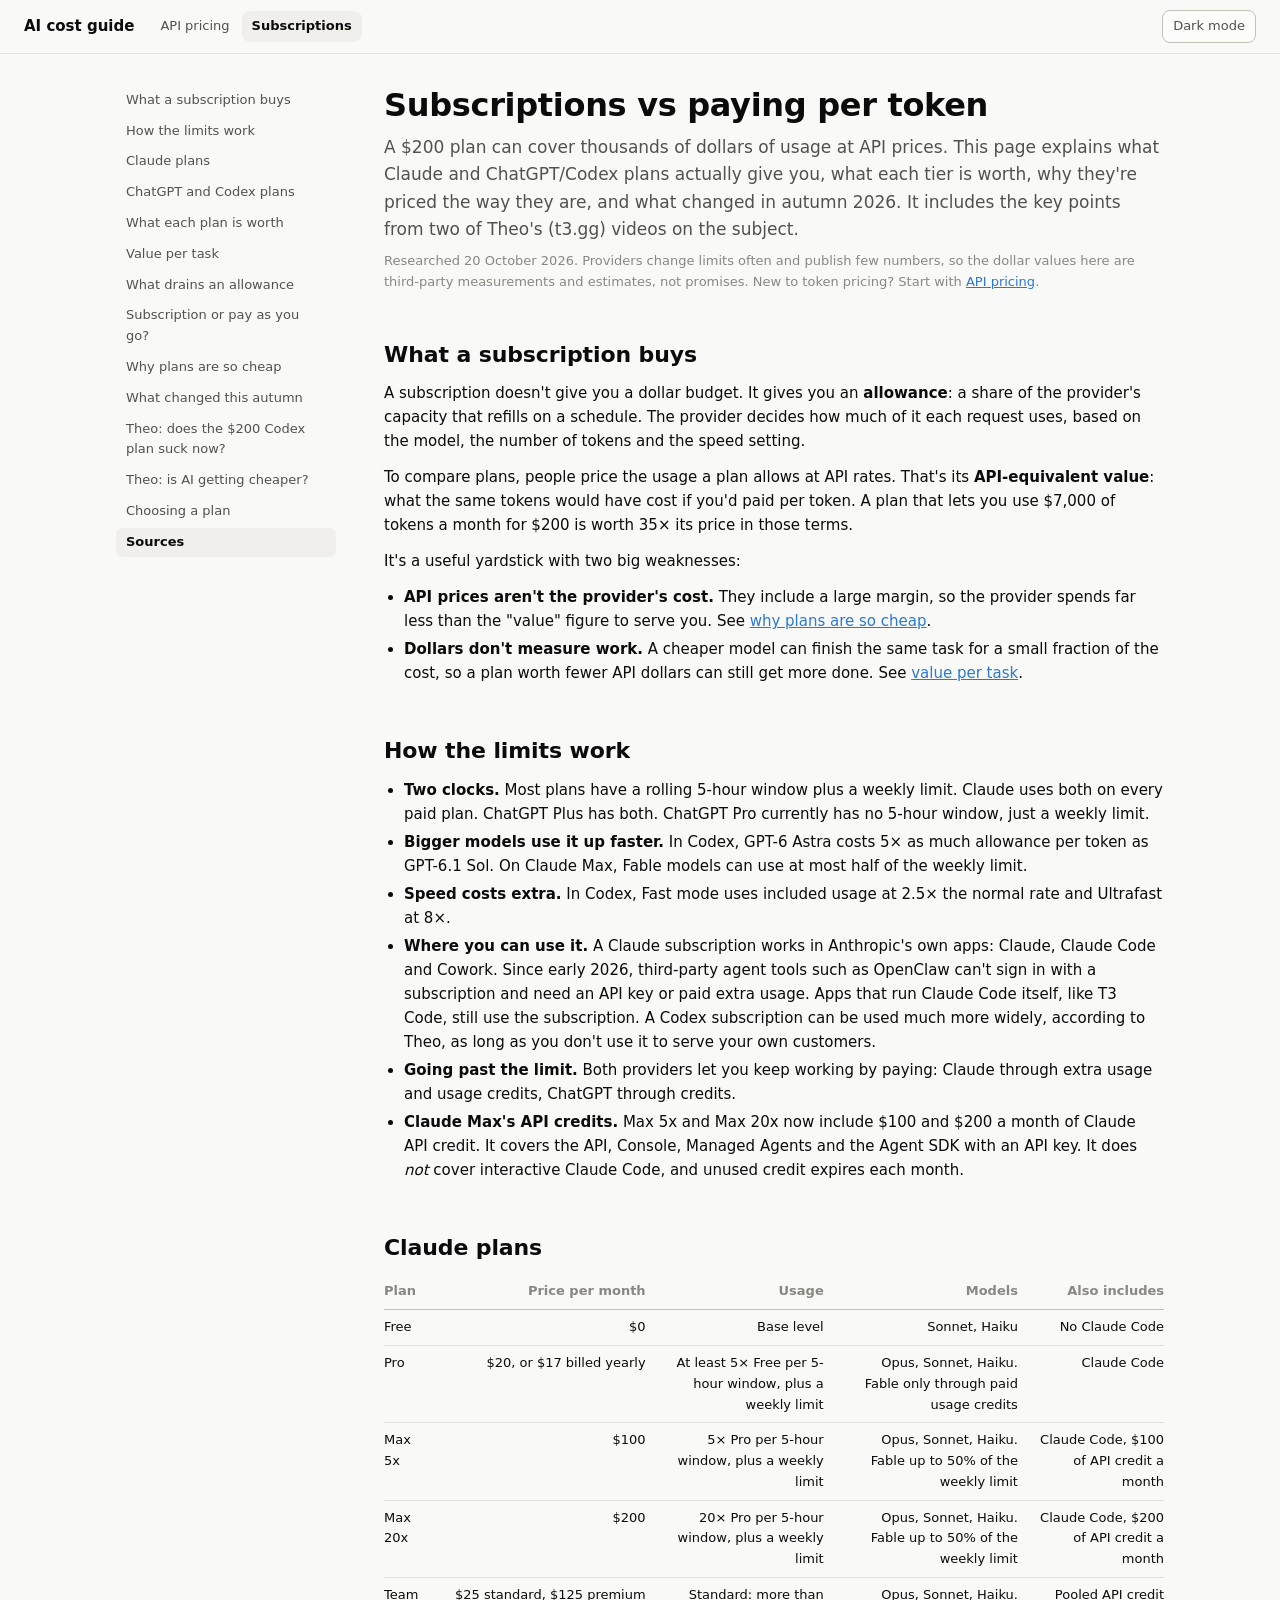
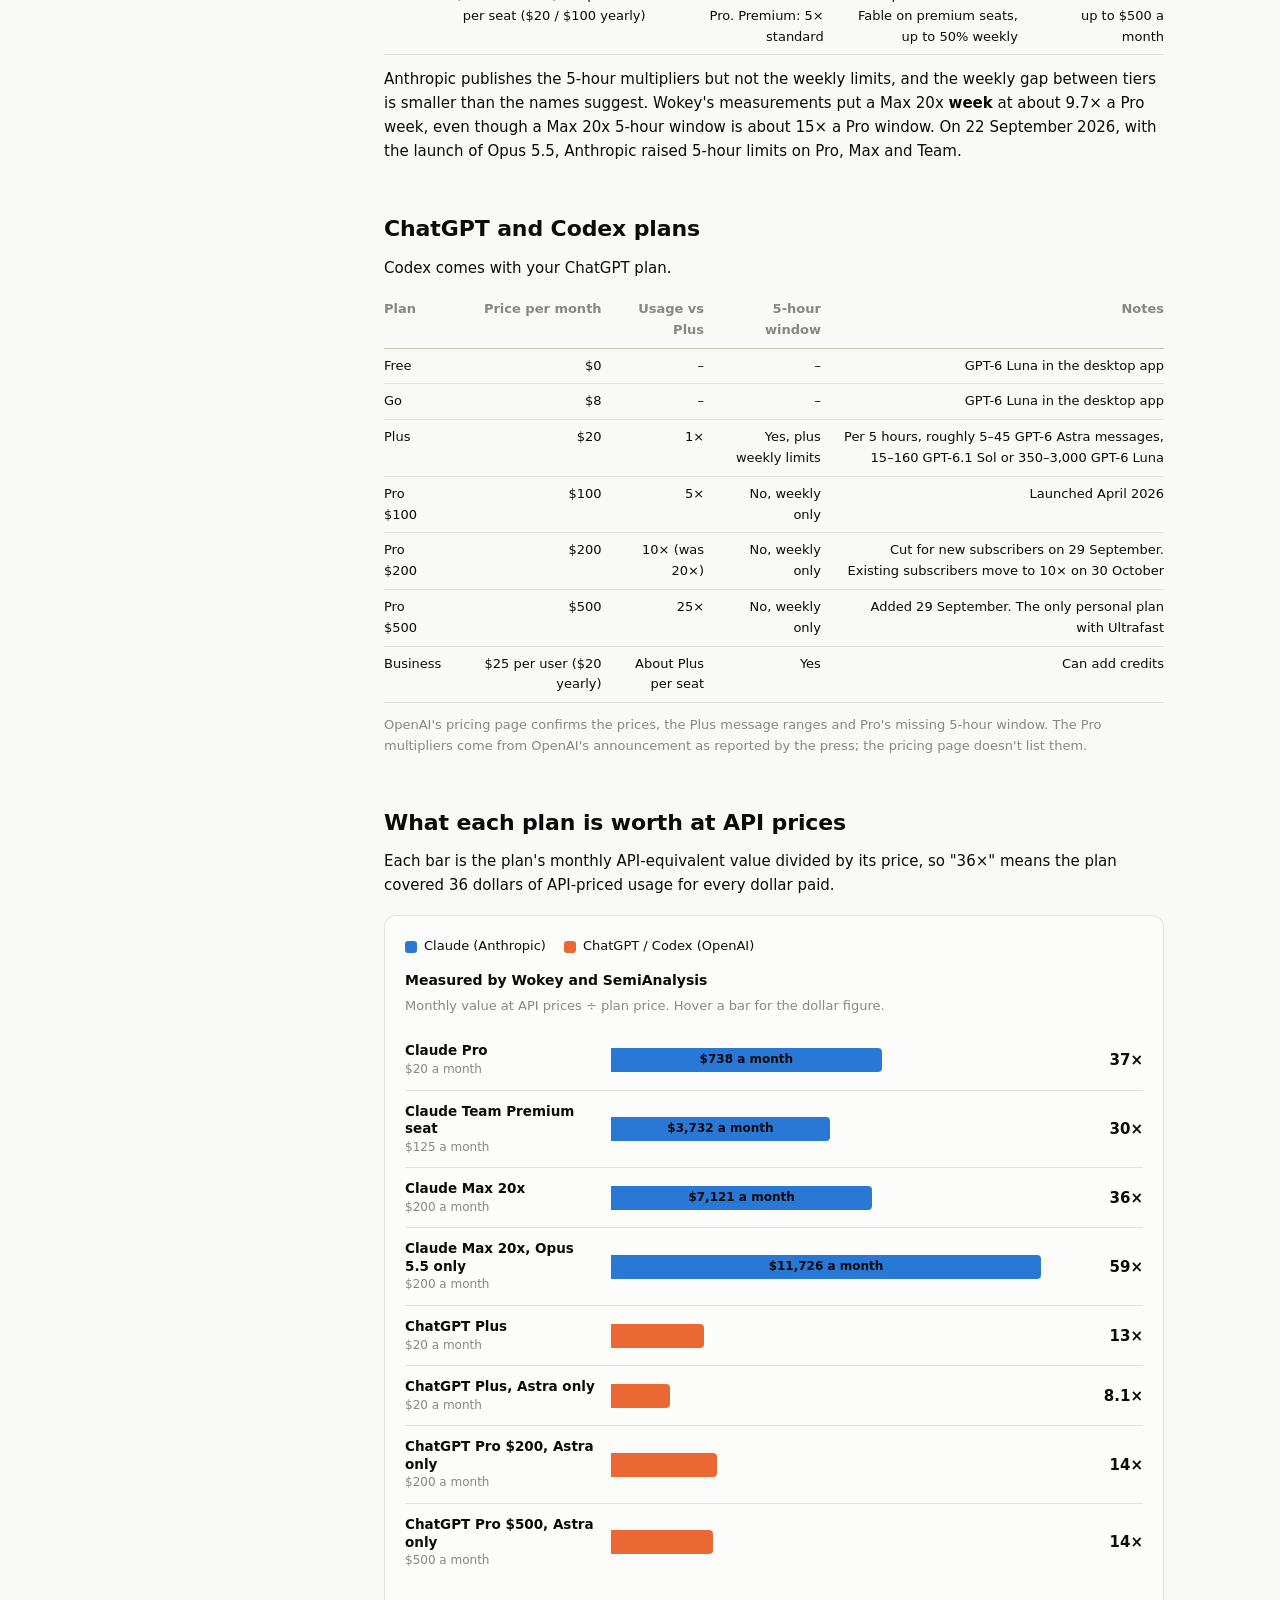
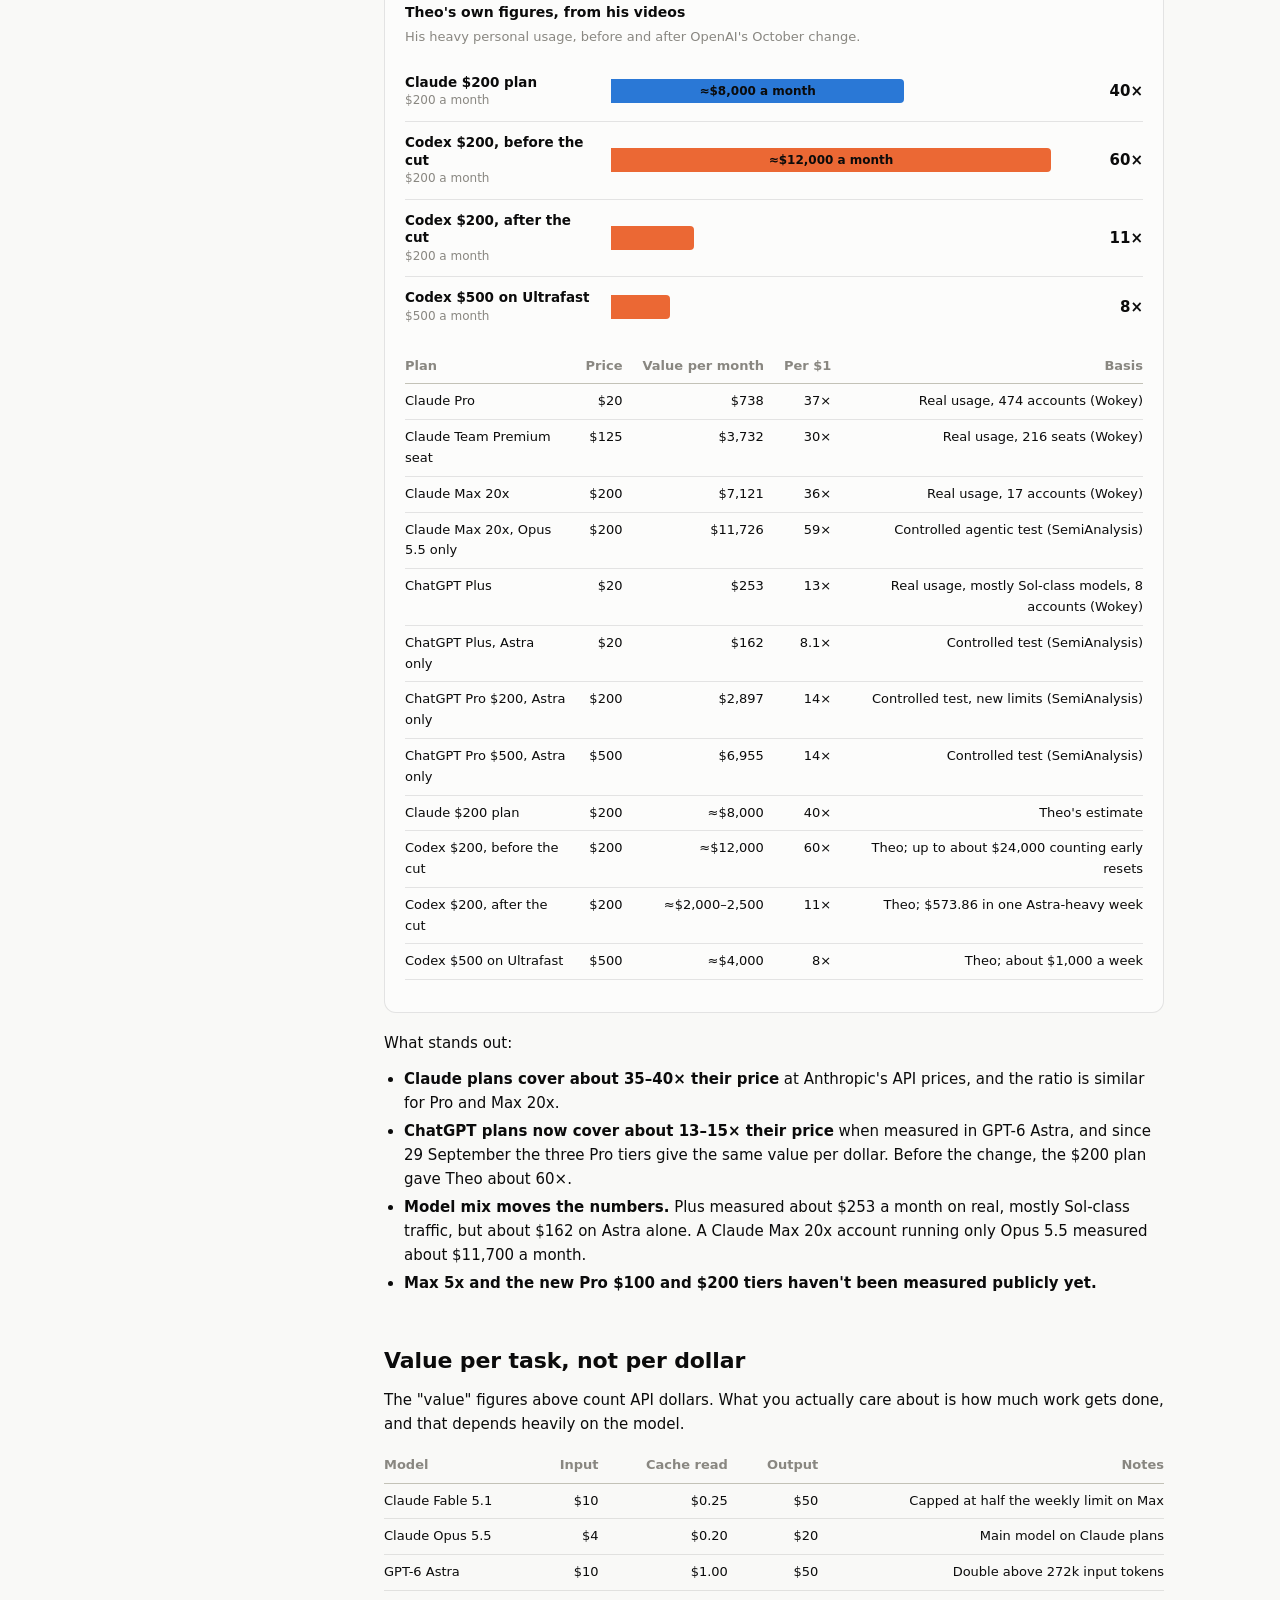
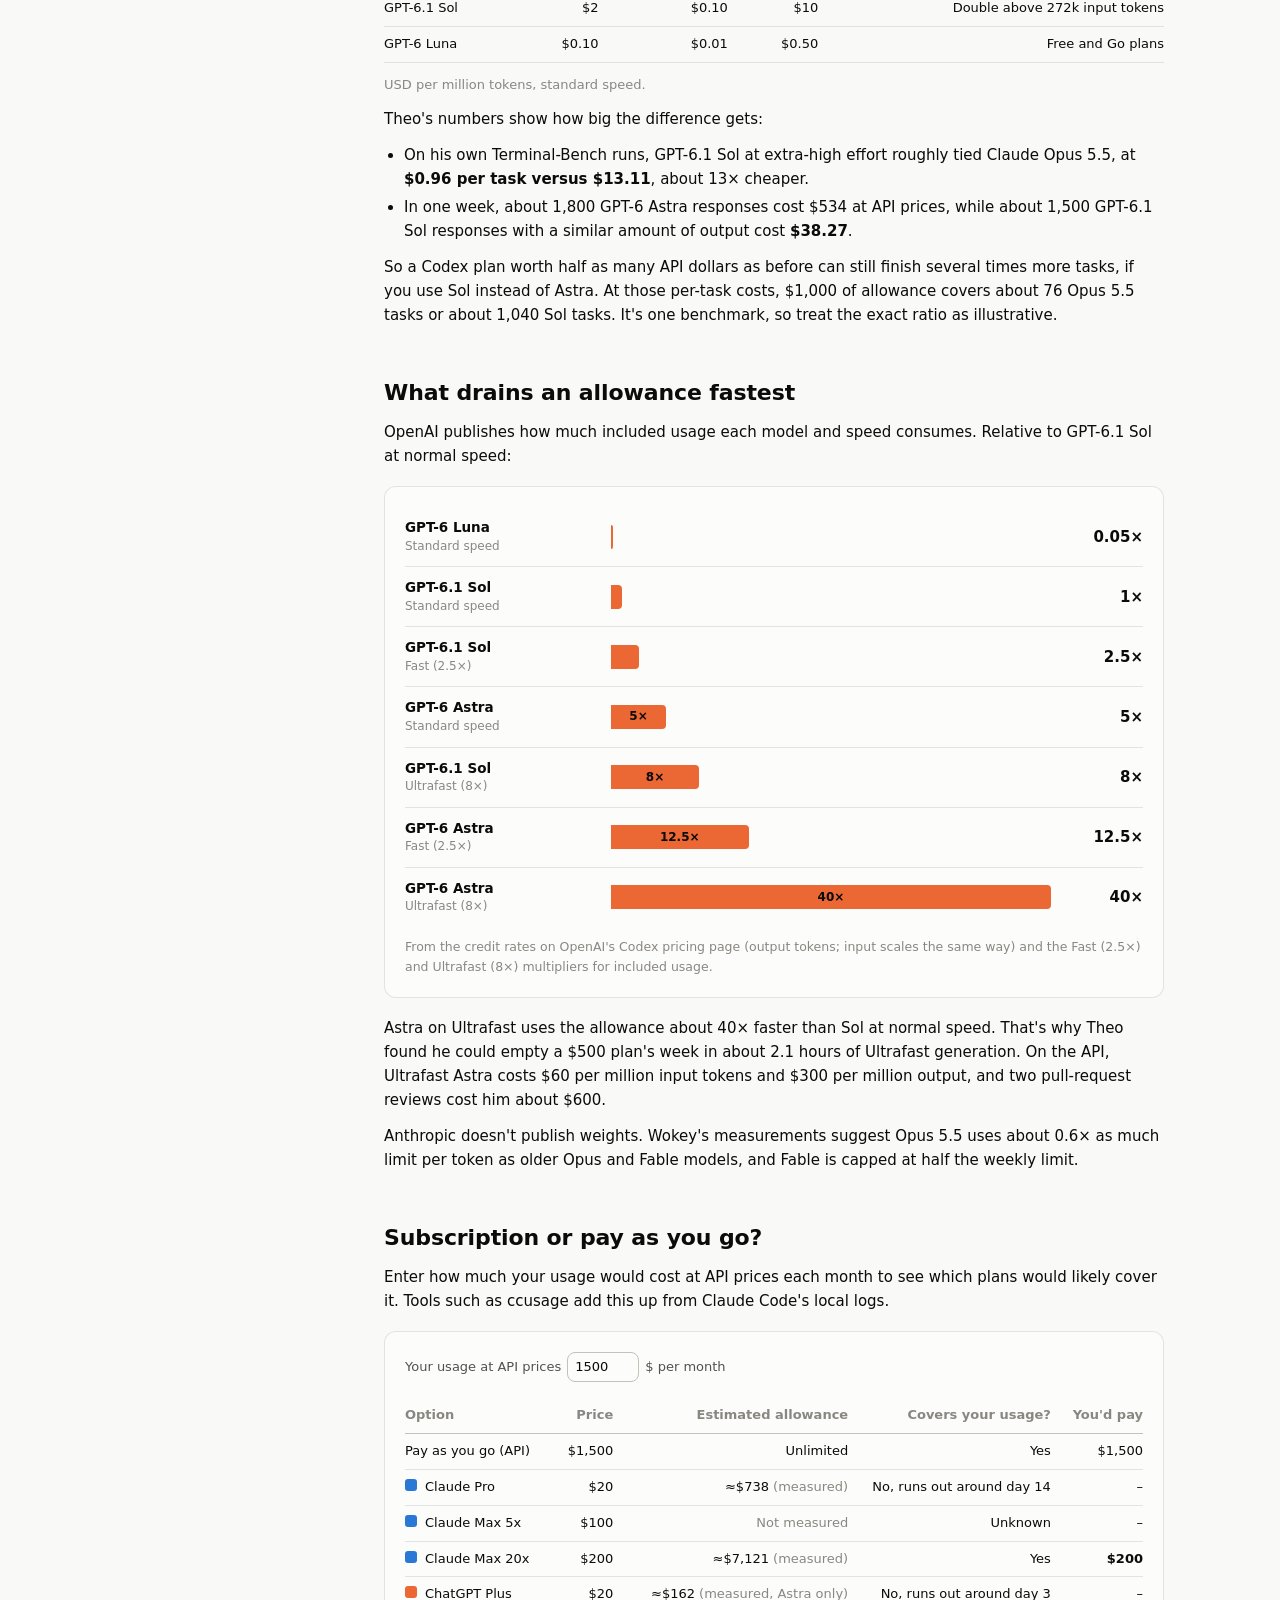
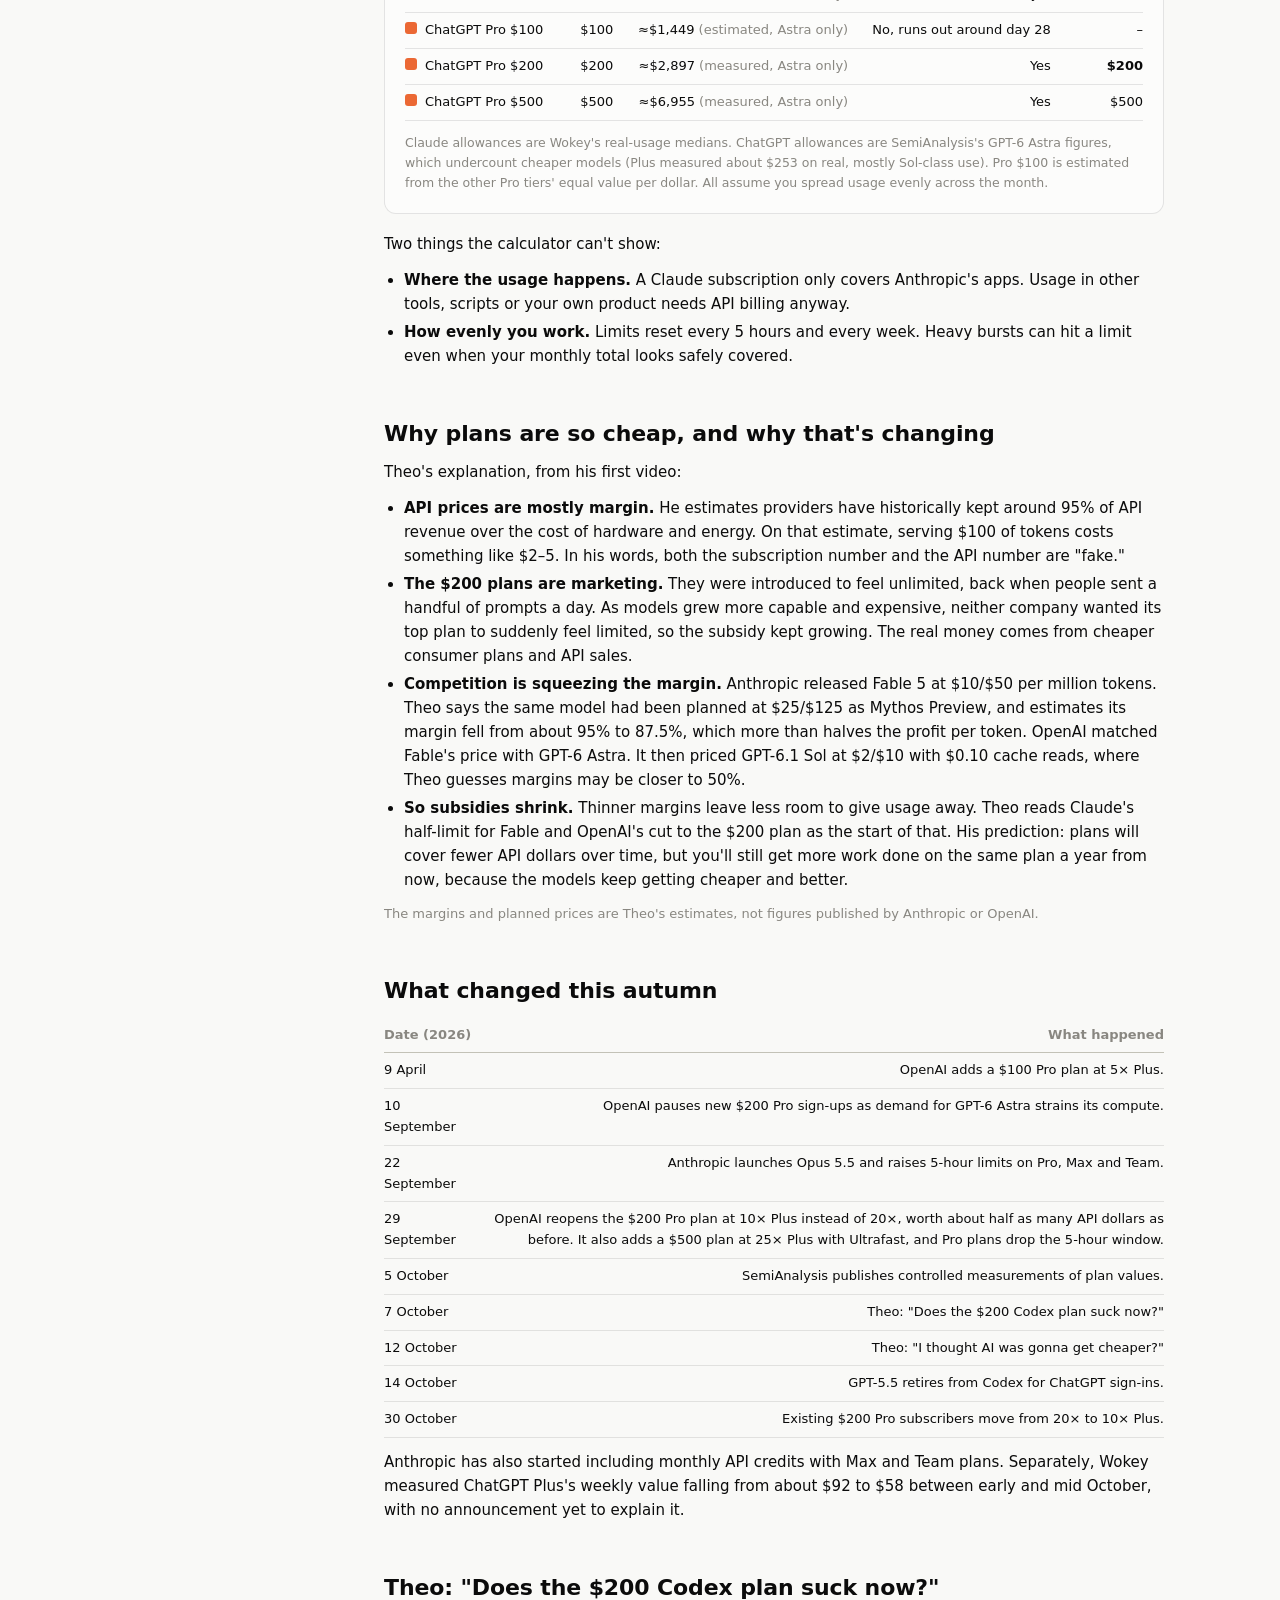
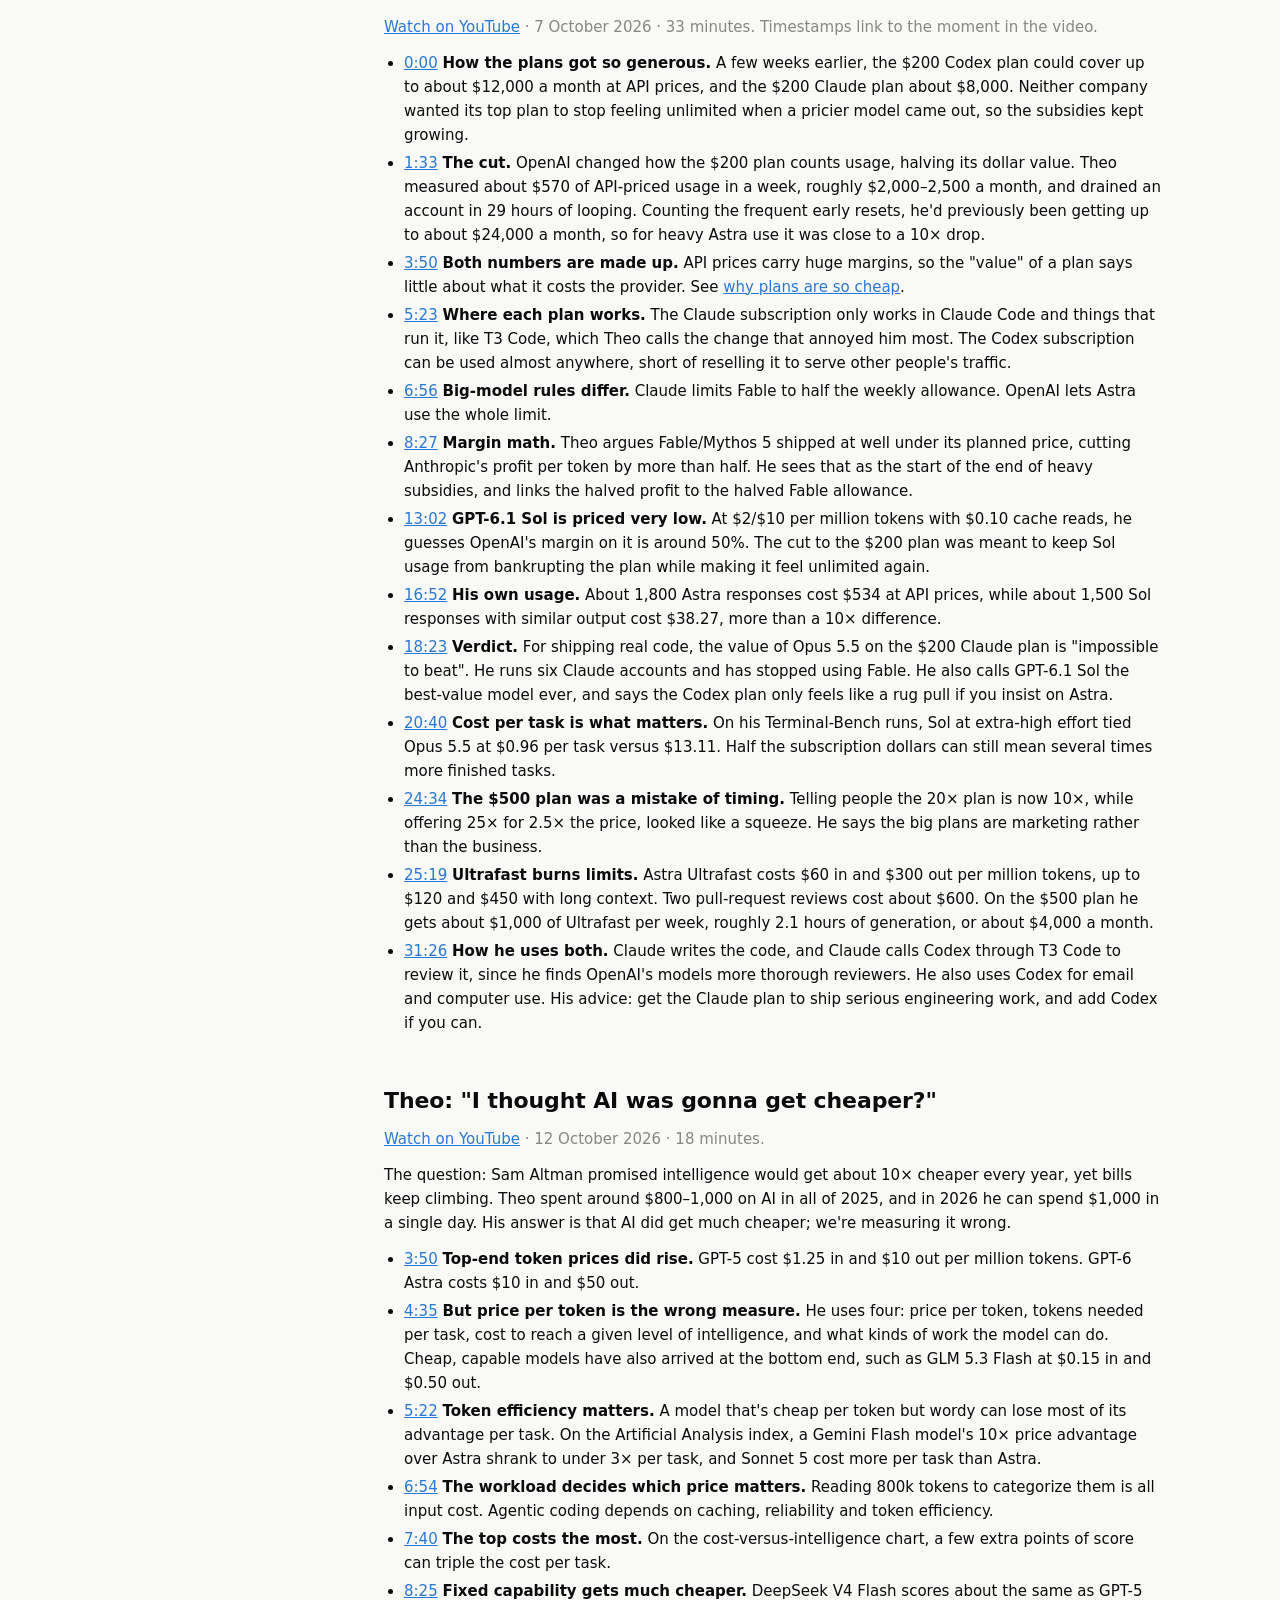
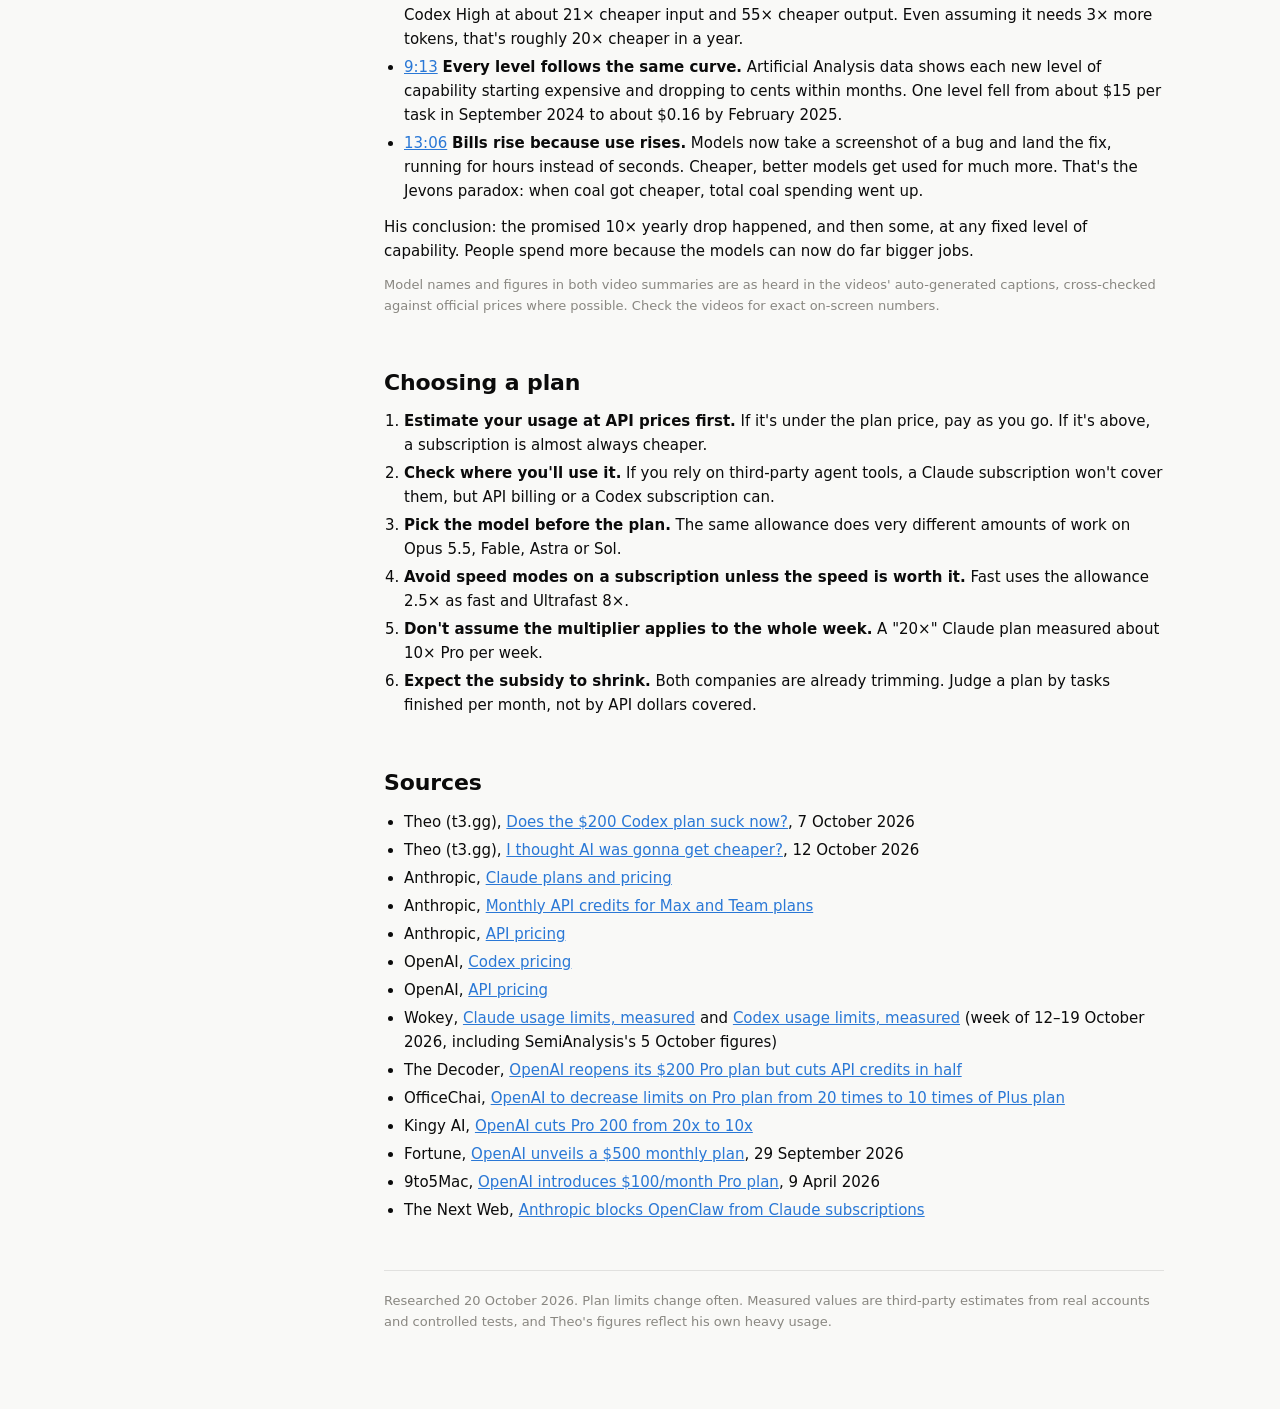
==== subscriptions.html @ f2c7af7a "Add subscriptions page and rename to ai-cost-guide New page comparing Claude and ChatGPT/Codex plans" ====
<!doctype html>
<html lang="en">
<head>
<meta charset="utf-8">
<meta name="viewport" content="width=device-width, initial-scale=1">
<title>AI cost guide: subscriptions vs API</title>
<meta name="description" content="What Claude and ChatGPT/Codex subscriptions are worth at API prices, how their limits work, what changed in autumn 2026, and the key points from Theo's videos on plan value and AI costs.">
<link rel="stylesheet" href="css/styles.css">
<script>
  try { const t = localStorage.getItem("aicg-theme"); if (t) document.documentElement.dataset.theme = t; } catch (e) {}
</script>
</head>
<body>

<header class="topbar">
  <a class="brand" href="index.html">AI cost guide</a>
  <nav class="topnav" aria-label="Pages"><a href="index.html">API pricing</a><a href="subscriptions.html" aria-current="page">Subscriptions</a></nav>
  <button class="icon-btn" id="theme-btn" type="button">Dark mode</button>
</header>

<div class="layout" id="top">
  <nav class="toc" aria-label="Sections">
    <ol>
      <li><a href="#basics">What a subscription buys</a></li>
      <li><a href="#limits">How the limits work</a></li>
      <li><a href="#claude-plans">Claude plans</a></li>
      <li><a href="#openai-plans">ChatGPT and Codex plans</a></li>
      <li><a href="#value">What each plan is worth</a></li>
      <li><a href="#per-task">Value per task</a></li>
      <li><a href="#drain">What drains an allowance</a></li>
      <li><a href="#calculator">Subscription or pay as you go?</a></li>
      <li><a href="#why-cheap">Why plans are so cheap</a></li>
      <li><a href="#timeline">What changed this autumn</a></li>
      <li><a href="#theo-codex">Theo: does the $200 Codex plan suck now?</a></li>
      <li><a href="#theo-cheaper">Theo: is AI getting cheaper?</a></li>
      <li><a href="#choosing">Choosing a plan</a></li>
      <li><a href="#sources">Sources</a></li>
    </ol>
  </nav>

  <main>
    <div class="hero">
      <h1>Subscriptions vs paying per token</h1>
      <p>A $200 plan can cover thousands of dollars of usage at API prices. This page explains what Claude and ChatGPT/Codex plans actually give you, what each tier is worth, why they're priced the way they are, and what changed in autumn 2026. It includes the key points from two of Theo's (t3.gg) videos on the subject.</p>
      <p class="meta">Researched 20 October 2026. Providers change limits often and publish few numbers, so the dollar values here are third-party measurements and estimates, not promises. New to token pricing? Start with <a href="index.html">API pricing</a>.</p>
    </div>

    <section id="basics">
      <h2>What a subscription buys</h2>
      <p>A subscription doesn't give you a dollar budget. It gives you an <b>allowance</b>: a share of the provider's capacity that refills on a schedule. The provider decides how much of it each request uses, based on the model, the number of tokens and the speed setting.</p>
      <p>To compare plans, people price the usage a plan allows at API rates. That's its <b>API-equivalent value</b>: what the same tokens would have cost if you'd paid per token. A plan that lets you use $7,000 of tokens a month for $200 is worth 35× its price in those terms.</p>
      <p>It's a useful yardstick with two big weaknesses:</p>
      <ul class="plain">
        <li><b>API prices aren't the provider's cost.</b> They include a large margin, so the provider spends far less than the "value" figure to serve you. See <a href="#why-cheap">why plans are so cheap</a>.</li>
        <li><b>Dollars don't measure work.</b> A cheaper model can finish the same task for a small fraction of the cost, so a plan worth fewer API dollars can still get more done. See <a href="#per-task">value per task</a>.</li>
      </ul>
    </section>

    <section id="limits">
      <h2>How the limits work</h2>
      <ul class="plain">
        <li><b>Two clocks.</b> Most plans have a rolling 5-hour window plus a weekly limit. Claude uses both on every paid plan. ChatGPT Plus has both. ChatGPT Pro currently has no 5-hour window, just a weekly limit.</li>
        <li><b>Bigger models use it up faster.</b> In Codex, GPT-6 Astra costs 5× as much allowance per token as GPT-6.1 Sol. On Claude Max, Fable models can use at most half of the weekly limit.</li>
        <li><b>Speed costs extra.</b> In Codex, Fast mode uses included usage at 2.5× the normal rate and Ultrafast at 8×.</li>
        <li><b>Where you can use it.</b> A Claude subscription works in Anthropic's own apps: Claude, Claude Code and Cowork. Since early 2026, third-party agent tools such as OpenClaw can't sign in with a subscription and need an API key or paid extra usage. Apps that run Claude Code itself, like T3 Code, still use the subscription. A Codex subscription can be used much more widely, according to Theo, as long as you don't use it to serve your own customers.</li>
        <li><b>Going past the limit.</b> Both providers let you keep working by paying: Claude through extra usage and usage credits, ChatGPT through credits.</li>
        <li><b>Claude Max's API credits.</b> Max 5x and Max 20x now include $100 and $200 a month of Claude API credit. It covers the API, Console, Managed Agents and the Agent SDK with an API key. It does <em>not</em> cover interactive Claude Code, and unused credit expires each month.</li>
      </ul>
    </section>

    <section id="claude-plans">
      <h2>Claude plans</h2>
      <div class="table-wrap">
        <table aria-label="Claude plans">
          <thead><tr><th>Plan</th><th>Price per month</th><th class="wrap">Usage</th><th class="wrap">Models</th><th class="wrap">Also includes</th></tr></thead>
          <tbody>
            <tr><td>Free</td><td>$0</td><td class="wrap">Base level</td><td class="wrap">Sonnet, Haiku</td><td class="wrap">No Claude Code</td></tr>
            <tr><td>Pro</td><td>$20, or $17 billed yearly</td><td class="wrap">At least 5× Free per 5-hour window, plus a weekly limit</td><td class="wrap">Opus, Sonnet, Haiku. Fable only through paid usage credits</td><td class="wrap">Claude Code</td></tr>
            <tr><td>Max 5x</td><td>$100</td><td class="wrap">5× Pro per 5-hour window, plus a weekly limit</td><td class="wrap">Opus, Sonnet, Haiku. Fable up to 50% of the weekly limit</td><td class="wrap">Claude Code, $100 of API credit a month</td></tr>
            <tr><td>Max 20x</td><td>$200</td><td class="wrap">20× Pro per 5-hour window, plus a weekly limit</td><td class="wrap">Opus, Sonnet, Haiku. Fable up to 50% of the weekly limit</td><td class="wrap">Claude Code, $200 of API credit a month</td></tr>
            <tr><td>Team</td><td>$25 standard, $125 premium per seat ($20 / $100 yearly)</td><td class="wrap">Standard: more than Pro. Premium: 5× standard</td><td class="wrap">Opus, Sonnet, Haiku. Fable on premium seats, up to 50% weekly</td><td class="wrap">Pooled API credit up to $500 a month</td></tr>
          </tbody>
        </table>
      </div>
      <p>Anthropic publishes the 5-hour multipliers but not the weekly limits, and the weekly gap between tiers is smaller than the names suggest. Wokey's measurements put a Max 20x <b>week</b> at about 9.7× a Pro week, even though a Max 20x 5-hour window is about 15× a Pro window. On 22 September 2026, with the launch of Opus 5.5, Anthropic raised 5-hour limits on Pro, Max and Team.</p>
    </section>

    <section id="openai-plans">
      <h2>ChatGPT and Codex plans</h2>
      <p>Codex comes with your ChatGPT plan.</p>
      <div class="table-wrap">
        <table aria-label="ChatGPT and Codex plans">
          <thead><tr><th>Plan</th><th>Price per month</th><th class="wrap">Usage vs Plus</th><th class="wrap">5-hour window</th><th class="wrap">Notes</th></tr></thead>
          <tbody>
            <tr><td>Free</td><td>$0</td><td class="wrap">–</td><td class="wrap">–</td><td class="wrap">GPT-6 Luna in the desktop app</td></tr>
            <tr><td>Go</td><td>$8</td><td class="wrap">–</td><td class="wrap">–</td><td class="wrap">GPT-6 Luna in the desktop app</td></tr>
            <tr><td>Plus</td><td>$20</td><td class="wrap">1×</td><td class="wrap">Yes, plus weekly limits</td><td class="wrap">Per 5 hours, roughly 5–45 GPT-6 Astra messages, 15–160 GPT-6.1 Sol or 350–3,000 GPT-6 Luna</td></tr>
            <tr><td>Pro $100</td><td>$100</td><td class="wrap">5×</td><td class="wrap">No, weekly only</td><td class="wrap">Launched April 2026</td></tr>
            <tr><td>Pro $200</td><td>$200</td><td class="wrap">10× (was 20×)</td><td class="wrap">No, weekly only</td><td class="wrap">Cut for new subscribers on 29 September. Existing subscribers move to 10× on 30 October</td></tr>
            <tr><td>Pro $500</td><td>$500</td><td class="wrap">25×</td><td class="wrap">No, weekly only</td><td class="wrap">Added 29 September. The only personal plan with Ultrafast</td></tr>
            <tr><td>Business</td><td>$25 per user ($20 yearly)</td><td class="wrap">About Plus per seat</td><td class="wrap">Yes</td><td class="wrap">Can add credits</td></tr>
          </tbody>
        </table>
      </div>
      <p class="muted" style="font-size:13px">OpenAI's pricing page confirms the prices, the Plus message ranges and Pro's missing 5-hour window. The Pro multipliers come from OpenAI's announcement as reported by the press; the pricing page doesn't list them.</p>
    </section>

    <section id="value">
      <h2>What each plan is worth at API prices</h2>
      <p>Each bar is the plan's monthly API-equivalent value divided by its price, so "36×" means the plan covered 36 dollars of API-priced usage for every dollar paid.</p>
      <div class="panel">
        <div class="legend">
          <span><i class="key-rect" style="background:var(--s1)"></i>Claude (Anthropic)</span>
          <span><i class="key-rect" style="background:var(--s2)"></i>ChatGPT / Codex (OpenAI)</span>
        </div>
        <p class="panel-title">Measured by Wokey and SemiAnalysis</p>
        <p class="panel-sub">Monthly value at API prices ÷ plan price. Hover a bar for the dollar figure.</p>
        <div class="bar-rows" id="value-bars"></div>
        <p class="panel-title" style="margin-top:20px">Theo's own figures, from his videos</p>
        <p class="panel-sub">His heavy personal usage, before and after OpenAI's October change.</p>
        <div class="bar-rows" id="theo-bars"></div>
        <div class="table-wrap">
          <table aria-label="Plan values at API prices">
            <thead><tr><th class="wrap">Plan</th><th>Price</th><th>Value per month</th><th>Per $1</th><th class="wrap">Basis</th></tr></thead>
            <tbody id="value-body"></tbody>
          </table>
        </div>
      </div>
      <p>What stands out:</p>
      <ul class="plain">
        <li><b>Claude plans cover about 35–40× their price</b> at Anthropic's API prices, and the ratio is similar for Pro and Max 20x.</li>
        <li><b>ChatGPT plans now cover about 13–15× their price</b> when measured in GPT-6 Astra, and since 29 September the three Pro tiers give the same value per dollar. Before the change, the $200 plan gave Theo about 60×.</li>
        <li><b>Model mix moves the numbers.</b> Plus measured about $253 a month on real, mostly Sol-class traffic, but about $162 on Astra alone. A Claude Max 20x account running only Opus 5.5 measured about $11,700 a month.</li>
        <li><b>Max 5x and the new Pro $100 and $200 tiers haven't been measured publicly yet.</b></li>
      </ul>
    </section>

    <section id="per-task">
      <h2>Value per task, not per dollar</h2>
      <p>The "value" figures above count API dollars. What you actually care about is how much work gets done, and that depends heavily on the model.</p>
      <div class="table-wrap">
        <table aria-label="API prices of the main subscription models">
          <thead><tr><th>Model</th><th>Input</th><th>Cache read</th><th>Output</th><th class="wrap">Notes</th></tr></thead>
          <tbody>
            <tr><td>Claude Fable 5.1</td><td>$10</td><td>$0.25</td><td>$50</td><td class="wrap">Capped at half the weekly limit on Max</td></tr>
            <tr><td>Claude Opus 5.5</td><td>$4</td><td>$0.20</td><td>$20</td><td class="wrap">Main model on Claude plans</td></tr>
            <tr><td>GPT-6 Astra</td><td>$10</td><td>$1.00</td><td>$50</td><td class="wrap">Double above 272k input tokens</td></tr>
            <tr><td>GPT-6.1 Sol</td><td>$2</td><td>$0.10</td><td>$10</td><td class="wrap">Double above 272k input tokens</td></tr>
            <tr><td>GPT-6 Luna</td><td>$0.10</td><td>$0.01</td><td>$0.50</td><td class="wrap">Free and Go plans</td></tr>
          </tbody>
        </table>
      </div>
      <p class="muted" style="font-size:13px">USD per million tokens, standard speed.</p>
      <p>Theo's numbers show how big the difference gets:</p>
      <ul class="plain">
        <li>On his own Terminal-Bench runs, GPT-6.1 Sol at extra-high effort roughly tied Claude Opus 5.5, at <b>$0.96 per task versus $13.11</b>, about 13× cheaper.</li>
        <li>In one week, about 1,800 GPT-6 Astra responses cost $534 at API prices, while about 1,500 GPT-6.1 Sol responses with a similar amount of output cost <b>$38.27</b>.</li>
      </ul>
      <p>So a Codex plan worth half as many API dollars as before can still finish several times more tasks, if you use Sol instead of Astra. At those per-task costs, $1,000 of allowance covers about 76 Opus 5.5 tasks or about 1,040 Sol tasks. It's one benchmark, so treat the exact ratio as illustrative.</p>
    </section>

    <section id="drain">
      <h2>What drains an allowance fastest</h2>
      <p>OpenAI publishes how much included usage each model and speed consumes. Relative to GPT-6.1 Sol at normal speed:</p>
      <div class="panel">
        <div class="bar-rows" id="drain-bars"></div>
        <p class="muted" style="font-size:12.5px;margin:10px 0 0">From the credit rates on OpenAI's Codex pricing page (output tokens; input scales the same way) and the Fast (2.5×) and Ultrafast (8×) multipliers for included usage.</p>
      </div>
      <p>Astra on Ultrafast uses the allowance about 40× faster than Sol at normal speed. That's why Theo found he could empty a $500 plan's week in about 2.1 hours of Ultrafast generation. On the API, Ultrafast Astra costs $60 per million input tokens and $300 per million output, and two pull-request reviews cost him about $600.</p>
      <p>Anthropic doesn't publish weights. Wokey's measurements suggest Opus 5.5 uses about 0.6× as much limit per token as older Opus and Fable models, and Fable is capped at half the weekly limit.</p>
    </section>

    <section id="calculator">
      <h2>Subscription or pay as you go?</h2>
      <p>Enter how much your usage would cost at API prices each month to see which plans would likely cover it. Tools such as ccusage add this up from Claude Code's local logs.</p>
      <div class="panel">
        <div class="controls">
          <label>Your usage at API prices <input type="number" id="calc-usage" value="1500" min="0" max="100000" step="100"> $ per month</label>
        </div>
        <div class="table-wrap">
          <table aria-label="Plans that would cover your usage">
            <thead><tr><th class="wrap">Option</th><th>Price</th><th>Estimated allowance</th><th class="wrap">Covers your usage?</th><th>You'd pay</th></tr></thead>
            <tbody id="calc-body"></tbody>
          </table>
        </div>
        <p class="muted" style="font-size:12.5px;margin:0" id="calc-note"></p>
      </div>
      <p>Two things the calculator can't show:</p>
      <ul class="plain">
        <li><b>Where the usage happens.</b> A Claude subscription only covers Anthropic's apps. Usage in other tools, scripts or your own product needs API billing anyway.</li>
        <li><b>How evenly you work.</b> Limits reset every 5 hours and every week. Heavy bursts can hit a limit even when your monthly total looks safely covered.</li>
      </ul>
    </section>

    <section id="why-cheap">
      <h2>Why plans are so cheap, and why that's changing</h2>
      <p>Theo's explanation, from his first video:</p>
      <ul class="plain">
        <li><b>API prices are mostly margin.</b> He estimates providers have historically kept around 95% of API revenue over the cost of hardware and energy. On that estimate, serving $100 of tokens costs something like $2–5. In his words, both the subscription number and the API number are "fake."</li>
        <li><b>The $200 plans are marketing.</b> They were introduced to feel unlimited, back when people sent a handful of prompts a day. As models grew more capable and expensive, neither company wanted its top plan to suddenly feel limited, so the subsidy kept growing. The real money comes from cheaper consumer plans and API sales.</li>
        <li><b>Competition is squeezing the margin.</b> Anthropic released Fable 5 at $10/$50 per million tokens. Theo says the same model had been planned at $25/$125 as Mythos Preview, and estimates its margin fell from about 95% to 87.5%, which more than halves the profit per token. OpenAI matched Fable's price with GPT-6 Astra. It then priced GPT-6.1 Sol at $2/$10 with $0.10 cache reads, where Theo guesses margins may be closer to 50%.</li>
        <li><b>So subsidies shrink.</b> Thinner margins leave less room to give usage away. Theo reads Claude's half-limit for Fable and OpenAI's cut to the $200 plan as the start of that. His prediction: plans will cover fewer API dollars over time, but you'll still get more work done on the same plan a year from now, because the models keep getting cheaper and better.</li>
      </ul>
      <p class="muted" style="font-size:13px">The margins and planned prices are Theo's estimates, not figures published by Anthropic or OpenAI.</p>
    </section>

    <section id="timeline">
      <h2>What changed this autumn</h2>
      <div class="table-wrap">
        <table aria-label="Timeline of plan changes">
          <thead><tr><th>Date (2026)</th><th class="wrap">What happened</th></tr></thead>
          <tbody>
            <tr><td>9 April</td><td class="wrap">OpenAI adds a $100 Pro plan at 5× Plus.</td></tr>
            <tr><td>10 September</td><td class="wrap">OpenAI pauses new $200 Pro sign-ups as demand for GPT-6 Astra strains its compute.</td></tr>
            <tr><td>22 September</td><td class="wrap">Anthropic launches Opus 5.5 and raises 5-hour limits on Pro, Max and Team.</td></tr>
            <tr><td>29 September</td><td class="wrap">OpenAI reopens the $200 Pro plan at 10× Plus instead of 20×, worth about half as many API dollars as before. It also adds a $500 plan at 25× Plus with Ultrafast, and Pro plans drop the 5-hour window.</td></tr>
            <tr><td>5 October</td><td class="wrap">SemiAnalysis publishes controlled measurements of plan values.</td></tr>
            <tr><td>7 October</td><td class="wrap">Theo: "Does the $200 Codex plan suck now?"</td></tr>
            <tr><td>12 October</td><td class="wrap">Theo: "I thought AI was gonna get cheaper?"</td></tr>
            <tr><td>14 October</td><td class="wrap">GPT-5.5 retires from Codex for ChatGPT sign-ins.</td></tr>
            <tr><td>30 October</td><td class="wrap">Existing $200 Pro subscribers move from 20× to 10× Plus.</td></tr>
          </tbody>
        </table>
      </div>
      <p>Anthropic has also started including monthly API credits with Max and Team plans. Separately, Wokey measured ChatGPT Plus's weekly value falling from about $92 to $58 between early and mid October, with no announcement yet to explain it.</p>
    </section>

    <section id="theo-codex">
      <h2>Theo: "Does the $200 Codex plan suck now?"</h2>
      <p class="muted"><a href="https://www.youtube.com/watch?v=nYA0yASgaZI">Watch on YouTube</a> · 7 October 2026 · 33 minutes. Timestamps link to the moment in the video.</p>
      <ul class="plain">
        <li><a href="https://www.youtube.com/watch?v=nYA0yASgaZI&amp;t=0s">0:00</a> <b>How the plans got so generous.</b> A few weeks earlier, the $200 Codex plan could cover up to about $12,000 a month at API prices, and the $200 Claude plan about $8,000. Neither company wanted its top plan to stop feeling unlimited when a pricier model came out, so the subsidies kept growing.</li>
        <li><a href="https://www.youtube.com/watch?v=nYA0yASgaZI&amp;t=93s">1:33</a> <b>The cut.</b> OpenAI changed how the $200 plan counts usage, halving its dollar value. Theo measured about $570 of API-priced usage in a week, roughly $2,000–2,500 a month, and drained an account in 29 hours of looping. Counting the frequent early resets, he'd previously been getting up to about $24,000 a month, so for heavy Astra use it was close to a 10× drop.</li>
        <li><a href="https://www.youtube.com/watch?v=nYA0yASgaZI&amp;t=230s">3:50</a> <b>Both numbers are made up.</b> API prices carry huge margins, so the "value" of a plan says little about what it costs the provider. See <a href="#why-cheap">why plans are so cheap</a>.</li>
        <li><a href="https://www.youtube.com/watch?v=nYA0yASgaZI&amp;t=323s">5:23</a> <b>Where each plan works.</b> The Claude subscription only works in Claude Code and things that run it, like T3 Code, which Theo calls the change that annoyed him most. The Codex subscription can be used almost anywhere, short of reselling it to serve other people's traffic.</li>
        <li><a href="https://www.youtube.com/watch?v=nYA0yASgaZI&amp;t=416s">6:56</a> <b>Big-model rules differ.</b> Claude limits Fable to half the weekly allowance. OpenAI lets Astra use the whole limit.</li>
        <li><a href="https://www.youtube.com/watch?v=nYA0yASgaZI&amp;t=507s">8:27</a> <b>Margin math.</b> Theo argues Fable/Mythos 5 shipped at well under its planned price, cutting Anthropic's profit per token by more than half. He sees that as the start of the end of heavy subsidies, and links the halved profit to the halved Fable allowance.</li>
        <li><a href="https://www.youtube.com/watch?v=nYA0yASgaZI&amp;t=782s">13:02</a> <b>GPT-6.1 Sol is priced very low.</b> At $2/$10 per million tokens with $0.10 cache reads, he guesses OpenAI's margin on it is around 50%. The cut to the $200 plan was meant to keep Sol usage from bankrupting the plan while making it feel unlimited again.</li>
        <li><a href="https://www.youtube.com/watch?v=nYA0yASgaZI&amp;t=1012s">16:52</a> <b>His own usage.</b> About 1,800 Astra responses cost $534 at API prices, while about 1,500 Sol responses with similar output cost $38.27, more than a 10× difference.</li>
        <li><a href="https://www.youtube.com/watch?v=nYA0yASgaZI&amp;t=1103s">18:23</a> <b>Verdict.</b> For shipping real code, the value of Opus 5.5 on the $200 Claude plan is "impossible to beat". He runs six Claude accounts and has stopped using Fable. He also calls GPT-6.1 Sol the best-value model ever, and says the Codex plan only feels like a rug pull if you insist on Astra.</li>
        <li><a href="https://www.youtube.com/watch?v=nYA0yASgaZI&amp;t=1240s">20:40</a> <b>Cost per task is what matters.</b> On his Terminal-Bench runs, Sol at extra-high effort tied Opus 5.5 at $0.96 per task versus $13.11. Half the subscription dollars can still mean several times more finished tasks.</li>
        <li><a href="https://www.youtube.com/watch?v=nYA0yASgaZI&amp;t=1474s">24:34</a> <b>The $500 plan was a mistake of timing.</b> Telling people the 20× plan is now 10×, while offering 25× for 2.5× the price, looked like a squeeze. He says the big plans are marketing rather than the business.</li>
        <li><a href="https://www.youtube.com/watch?v=nYA0yASgaZI&amp;t=1519s">25:19</a> <b>Ultrafast burns limits.</b> Astra Ultrafast costs $60 in and $300 out per million tokens, up to $120 and $450 with long context. Two pull-request reviews cost about $600. On the $500 plan he gets about $1,000 of Ultrafast per week, roughly 2.1 hours of generation, or about $4,000 a month.</li>
        <li><a href="https://www.youtube.com/watch?v=nYA0yASgaZI&amp;t=1886s">31:26</a> <b>How he uses both.</b> Claude writes the code, and Claude calls Codex through T3 Code to review it, since he finds OpenAI's models more thorough reviewers. He also uses Codex for email and computer use. His advice: get the Claude plan to ship serious engineering work, and add Codex if you can.</li>
      </ul>
    </section>

    <section id="theo-cheaper">
      <h2>Theo: "I thought AI was gonna get cheaper?"</h2>
      <p class="muted"><a href="https://www.youtube.com/watch?v=vRS2leJLAI0">Watch on YouTube</a> · 12 October 2026 · 18 minutes.</p>
      <p>The question: Sam Altman promised intelligence would get about 10× cheaper every year, yet bills keep climbing. Theo spent around $800–1,000 on AI in all of 2025, and in 2026 he can spend $1,000 in a single day. His answer is that AI did get much cheaper; we're measuring it wrong.</p>
      <ul class="plain">
        <li><a href="https://www.youtube.com/watch?v=vRS2leJLAI0&amp;t=230s">3:50</a> <b>Top-end token prices did rise.</b> GPT-5 cost $1.25 in and $10 out per million tokens. GPT-6 Astra costs $10 in and $50 out.</li>
        <li><a href="https://www.youtube.com/watch?v=vRS2leJLAI0&amp;t=275s">4:35</a> <b>But price per token is the wrong measure.</b> He uses four: price per token, tokens needed per task, cost to reach a given level of intelligence, and what kinds of work the model can do. Cheap, capable models have also arrived at the bottom end, such as GLM 5.3 Flash at $0.15 in and $0.50 out.</li>
        <li><a href="https://www.youtube.com/watch?v=vRS2leJLAI0&amp;t=322s">5:22</a> <b>Token efficiency matters.</b> A model that's cheap per token but wordy can lose most of its advantage per task. On the Artificial Analysis index, a Gemini Flash model's 10× price advantage over Astra shrank to under 3× per task, and Sonnet 5 cost more per task than Astra.</li>
        <li><a href="https://www.youtube.com/watch?v=vRS2leJLAI0&amp;t=414s">6:54</a> <b>The workload decides which price matters.</b> Reading 800k tokens to categorize them is all input cost. Agentic coding depends on caching, reliability and token efficiency.</li>
        <li><a href="https://www.youtube.com/watch?v=vRS2leJLAI0&amp;t=460s">7:40</a> <b>The top costs the most.</b> On the cost-versus-intelligence chart, a few extra points of score can triple the cost per task.</li>
        <li><a href="https://www.youtube.com/watch?v=vRS2leJLAI0&amp;t=505s">8:25</a> <b>Fixed capability gets much cheaper.</b> DeepSeek V4 Flash scores about the same as GPT-5 Codex High at about 21× cheaper input and 55× cheaper output. Even assuming it needs 3× more tokens, that's roughly 20× cheaper in a year.</li>
        <li><a href="https://www.youtube.com/watch?v=vRS2leJLAI0&amp;t=553s">9:13</a> <b>Every level follows the same curve.</b> Artificial Analysis data shows each new level of capability starting expensive and dropping to cents within months. One level fell from about $15 per task in September 2024 to about $0.16 by February 2025.</li>
        <li><a href="https://www.youtube.com/watch?v=vRS2leJLAI0&amp;t=786s">13:06</a> <b>Bills rise because use rises.</b> Models now take a screenshot of a bug and land the fix, running for hours instead of seconds. Cheaper, better models get used for much more. That's the Jevons paradox: when coal got cheaper, total coal spending went up.</li>
      </ul>
      <p>His conclusion: the promised 10× yearly drop happened, and then some, at any fixed level of capability. People spend more because the models can now do far bigger jobs.</p>
      <p class="muted" style="font-size:13px">Model names and figures in both video summaries are as heard in the videos' auto-generated captions, cross-checked against official prices where possible. Check the videos for exact on-screen numbers.</p>
    </section>

    <section id="choosing">
      <h2>Choosing a plan</h2>
      <ol class="plain">
        <li><b>Estimate your usage at API prices first.</b> If it's under the plan price, pay as you go. If it's above, a subscription is almost always cheaper.</li>
        <li><b>Check where you'll use it.</b> If you rely on third-party agent tools, a Claude subscription won't cover them, but API billing or a Codex subscription can.</li>
        <li><b>Pick the model before the plan.</b> The same allowance does very different amounts of work on Opus 5.5, Fable, Astra or Sol.</li>
        <li><b>Avoid speed modes on a subscription unless the speed is worth it.</b> Fast uses the allowance 2.5× as fast and Ultrafast 8×.</li>
        <li><b>Don't assume the multiplier applies to the whole week.</b> A "20×" Claude plan measured about 10× Pro per week.</li>
        <li><b>Expect the subsidy to shrink.</b> Both companies are already trimming. Judge a plan by tasks finished per month, not by API dollars covered.</li>
      </ol>
    </section>

    <section id="sources">
      <h2>Sources</h2>
      <ul class="plain">
        <li>Theo (t3.gg), <a href="https://www.youtube.com/watch?v=nYA0yASgaZI">Does the $200 Codex plan suck now?</a>, 7 October 2026</li>
        <li>Theo (t3.gg), <a href="https://www.youtube.com/watch?v=vRS2leJLAI0">I thought AI was gonna get cheaper?</a>, 12 October 2026</li>
        <li>Anthropic, <a href="https://claude.com/pricing">Claude plans and pricing</a></li>
        <li>Anthropic, <a href="https://support.claude.com/en/articles/17154008-monthly-api-credits-for-max-and-team-plans">Monthly API credits for Max and Team plans</a></li>
        <li>Anthropic, <a href="https://platform.claude.com/docs/en/about-claude/pricing">API pricing</a></li>
        <li>OpenAI, <a href="https://learn.chatgpt.com/docs/pricing">Codex pricing</a></li>
        <li>OpenAI, <a href="https://developers.openai.com/api/docs/pricing">API pricing</a></li>
        <li>Wokey, <a href="https://wokey.ai/claude-usage-limits">Claude usage limits, measured</a> and <a href="https://wokey.ai/codex-usage-limits">Codex usage limits, measured</a> (week of 12–19 October 2026, including SemiAnalysis's 5 October figures)</li>
        <li>The Decoder, <a href="https://the-decoder.com/openai-reopens-its-200-pro-plan-but-cuts-api-credits-in-half-as-it-nudges-users-toward-pay-per-use/">OpenAI reopens its $200 Pro plan but cuts API credits in half</a></li>
        <li>OfficeChai, <a href="https://officechai.com/ai/openai-to-decrease-limits-on-pro-plan-from-20-times-to-10-times-of-plus-plan/">OpenAI to decrease limits on Pro plan from 20 times to 10 times of Plus plan</a></li>
        <li>Kingy AI, <a href="https://kingy.ai/news/chatgpt-pro-200-usage-cut/">OpenAI cuts Pro 200 from 20x to 10x</a></li>
        <li>Fortune, <a href="https://fortune.com/2026/09/29/openai-takes-on-metas-muse-with-new-dot-agents-and-unveils-a-potential-google-workspace-competitor/">OpenAI unveils a $500 monthly plan</a>, 29 September 2026</li>
        <li>9to5Mac, <a href="https://9to5mac.com/2026/04/09/openai-introduces-100-month-pro-plan-aimed-at-codex-users-heres-what-it-includes/">OpenAI introduces $100/month Pro plan</a>, 9 April 2026</li>
        <li>The Next Web, <a href="https://thenextweb.com/news/anthropic-openclaw-claude-subscription-ban-cost">Anthropic blocks OpenClaw from Claude subscriptions</a></li>
      </ul>
    </section>

    <footer>
      <p>Researched 20 October 2026. Plan limits change often. Measured values are third-party estimates from real accounts and controlled tests, and Theo's figures reflect his own heavy usage.</p>
    </footer>
  </main>
</div>

<script src="js/charts.js"></script>
<script src="js/theme.js"></script>
<script src="js/subscriptions.js"></script>
</body>
</html>
---- css/styles.css ----
:root {
  color-scheme: light;
  --page: #f9f9f7;
  --surface: #fcfcfb;
  --sunken: #f0efec;
  --ink: #0b0b0b;
  --ink-2: #52514e;
  --muted: #898781;
  --gridline: #e1e0d9;
  --axis: #c3c2b7;
  --border: rgba(11, 11, 11, 0.1);
  --ring: #2a78d6;
  --s1: #2a78d6;
  --s2: #eb6834;
  --s3: #1baf7a;
  --s4: #eda100;
  --before: #c3c2b7;
  --radius: 12px;
  --font: system-ui, -apple-system, "Segoe UI", sans-serif;
  --mono: ui-monospace, SFMono-Regular, Menlo, Consolas, monospace;
}
@media (prefers-color-scheme: dark) {
  :root:where(:not([data-theme="light"])) {
    color-scheme: dark;
    --page: #0d0d0d;
    --surface: #1a1a19;
    --sunken: #262624;
    --ink: #f0efec;
    --ink-2: #c3c2b7;
    --muted: #898781;
    --gridline: #2c2c2a;
    --axis: #383835;
    --border: rgba(255, 255, 255, 0.1);
    --ring: #3987e5;
    --s1: #3987e5;
    --s2: #d95926;
    --s3: #199e70;
    --s4: #c98500;
    --before: #52514e;
  }
}
:root[data-theme="dark"] {
  color-scheme: dark;
  --page: #0d0d0d;
  --surface: #1a1a19;
  --sunken: #262624;
  --ink: #f0efec;
  --ink-2: #c3c2b7;
  --muted: #898781;
  --gridline: #2c2c2a;
  --axis: #383835;
  --border: rgba(255, 255, 255, 0.1);
  --ring: #3987e5;
  --s1: #3987e5;
  --s2: #d95926;
  --s3: #199e70;
  --s4: #c98500;
  --before: #52514e;
}

/* Roles. Token kinds and caching options each take the categorical slots in order. */
:root {
  --c-read: var(--s1);
  --c-write: var(--s2);
  --c-normal: var(--s3);
  --c-output: var(--s4);
  --c-h1: var(--s1);
  --c-m5: var(--s2);
  --c-none: var(--s3);
  --c-keep: var(--s1);
  --c-compact: var(--s2);
  --c-new: var(--s2);
}

* { box-sizing: border-box; }
html { scroll-behavior: smooth; scroll-padding-top: 72px; }
body {
  margin: 0;
  background: var(--page);
  color: var(--ink);
  font: 15px/1.6 var(--font);
  -webkit-font-smoothing: antialiased;
}
a { color: var(--ring); }
code { font-family: var(--mono); font-size: 0.88em; background: var(--sunken); padding: 1px 5px; border-radius: 4px; }
pre { font-family: var(--mono); font-size: 12.5px; line-height: 1.5; background: var(--sunken); padding: 14px 16px; border-radius: 8px; overflow-x: auto; margin: 0; }
pre code { background: none; padding: 0; }
.muted { color: var(--muted); }
.ink-2 { color: var(--ink-2); }
.num { font-variant-numeric: tabular-nums; }

/* Top bar */
.topbar {
  position: sticky; top: 0; z-index: 20;
  display: flex; align-items: center; gap: 16px; flex-wrap: wrap;
  padding: 10px 24px;
  background: color-mix(in srgb, var(--page) 88%, transparent);
  backdrop-filter: blur(10px);
  border-bottom: 1px solid var(--border);
}
.brand { font-weight: 700; font-size: 15px; color: var(--ink); text-decoration: none; }
.topnav { display: flex; gap: 2px; margin-right: auto; font-size: 13px; }
.topnav a { padding: 5px 10px; border-radius: 8px; color: var(--ink-2); text-decoration: none; }
.topnav a:hover { background: var(--sunken); color: var(--ink); }
.topnav a[aria-current="page"] { background: var(--sunken); color: var(--ink); font-weight: 600; }
.topbar label { display: flex; align-items: center; gap: 8px; font-size: 13px; color: var(--ink-2); }
select, input[type="number"], textarea {
  font: inherit; color: var(--ink); background: var(--surface);
  border: 1px solid var(--axis); border-radius: 8px;
}
select { padding: 5px 8px; font-size: 13px; }
select:focus, input:focus, textarea:focus, button:focus-visible { outline: 2px solid var(--ring); outline-offset: 1px; }
.icon-btn {
  font: inherit; font-size: 13px; color: var(--ink-2); background: var(--surface);
  border: 1px solid var(--axis); border-radius: 8px; padding: 5px 10px; cursor: pointer;
}

/* Layout */
.layout { display: grid; grid-template-columns: 220px minmax(0, 780px); gap: 48px; justify-content: center; padding: 32px 24px 64px; }
.toc { position: sticky; top: 76px; align-self: start; font-size: 13px; }
.toc ol { list-style: none; margin: 0; padding: 0; display: grid; gap: 2px; }
.toc a { display: block; padding: 4px 10px; border-radius: 6px; color: var(--ink-2); text-decoration: none; }
.toc a:hover { background: var(--sunken); color: var(--ink); }
.toc a.active { background: var(--sunken); color: var(--ink); font-weight: 600; }
@media (max-width: 1080px) {
  .layout { grid-template-columns: minmax(0, 780px); gap: 0; }
  .toc { display: none; }
}
@media (max-width: 560px) {
  .layout { padding: 20px 16px 48px; }
  .topbar { padding: 10px 16px; }
}

/* Text */
.hero h1 { font-size: 32px; line-height: 1.2; margin: 0 0 10px; letter-spacing: -0.01em; }
.hero p { font-size: 17px; color: var(--ink-2); margin: 0 0 8px; }
.hero .meta { font-size: 13px; color: var(--muted); }
section { padding-top: 40px; }
section > h2 { font-size: 22px; line-height: 1.3; margin: 0 0 12px; letter-spacing: -0.005em; }
h3 { font-size: 16px; margin: 24px 0 8px; }
p { margin: 0 0 12px; }
ul.plain, ol.plain { margin: 0 0 12px; padding-left: 20px; }
ul.plain li, ol.plain li { margin-bottom: 4px; }
.callout {
  border-left: 3px solid var(--ring);
  background: var(--surface);
  padding: 12px 16px; border-radius: 0 8px 8px 0; margin: 16px 0;
}
.callout strong:first-child { display: block; margin-bottom: 2px; }

/* Panels hold the interactive parts */
.panel {
  background: var(--surface);
  border: 1px solid var(--border);
  border-radius: var(--radius);
  padding: 20px;
  margin: 18px 0;
}
.panel-title { font-weight: 600; font-size: 14px; margin: 0 0 4px; }
.panel-sub { font-size: 13px; color: var(--muted); margin: 0 0 14px; }

.controls { display: flex; flex-wrap: wrap; gap: 10px 18px; margin: 0 0 16px; font-size: 13px; }
.controls label { display: flex; align-items: center; gap: 6px; color: var(--ink-2); }
.controls input[type="number"] { width: 72px; padding: 4px 7px; font-variant-numeric: tabular-nums; }
.controls fieldset { border: 0; margin: 0; padding: 0; display: flex; align-items: center; gap: 4px; flex-wrap: wrap; }
.controls legend { float: left; margin-right: 6px; color: var(--ink-2); padding: 0; }
.seg-btns { display: inline-flex; border: 1px solid var(--axis); border-radius: 8px; overflow: hidden; }
.seg-btns label { gap: 0; }
.seg-btns input { position: absolute; opacity: 0; pointer-events: none; }
.seg-btns span { padding: 4px 10px; cursor: pointer; color: var(--ink-2); }
.seg-btns input:checked + span { background: var(--sunken); color: var(--ink); font-weight: 600; }
.seg-btns input:focus-visible + span { outline: 2px solid var(--ring); outline-offset: -2px; }
.checks { display: flex; flex-wrap: wrap; gap: 6px 16px; }
.checks label { gap: 6px; }

/* Legend */
.legend { display: flex; flex-wrap: wrap; gap: 6px 18px; font-size: 13px; margin: 0 0 12px; }
.legend span { display: inline-flex; align-items: center; gap: 7px; }
.key-rect { width: 12px; height: 12px; border-radius: 3px; display: inline-block; flex: none; }
.key-line { width: 16px; height: 2px; border-radius: 1px; display: inline-block; flex: none; }

/* Token kind rules */
.rules { list-style: none; margin: 0 0 4px; padding: 0; display: grid; gap: 12px; }
.rules li { display: grid; grid-template-columns: 14px 1fr; gap: 12px; align-items: start; }
.rules .key-rect { margin-top: 5px; }
.rules b { font-weight: 600; }

/* Stacked bars */
.bar-rows { display: grid; gap: 0; }
.bar-row {
  display: grid; grid-template-columns: minmax(130px, 190px) 1fr 76px; gap: 6px 16px; align-items: center;
  padding: 12px 0; border-top: 1px solid var(--border);
}
.bar-row:first-child { border-top: 0; }
.bar-row .name { font-size: 13.5px; font-weight: 600; line-height: 1.3; }
.bar-row .name small { display: block; font-weight: 400; color: var(--muted); font-size: 12px; margin-top: 2px; }
.bar-row .val { text-align: right; font-weight: 600; font-variant-numeric: tabular-nums; }
.bar-row .note { grid-column: 2 / 4; font-size: 12.5px; color: var(--muted); }
.stack { display: flex; gap: 2px; height: 24px; min-width: 0; }
.seg {
  height: 24px; display: flex; align-items: center; justify-content: center; min-width: 2px;
  font-size: 12px; font-weight: 600; white-space: nowrap; outline: none; cursor: default;
  transition: filter 120ms;
}
.seg:last-child { border-radius: 0 4px 4px 0; }
.seg:hover, .seg:focus-visible { filter: brightness(1.15); }
.seg:focus-visible { box-shadow: 0 0 0 2px var(--ring); }
.seg-label { padding: 0 6px; pointer-events: none; }
@media (max-width: 560px) {
  .bar-row { grid-template-columns: 1fr 64px; }
  .bar-row .name { grid-column: 1 / 3; }
  .bar-row .note { grid-column: 1 / 3; }
}

/* Calculator result */
.result { display: flex; align-items: baseline; gap: 12px; flex-wrap: wrap; margin: 4px 0 12px; }
.result .big { font-size: 34px; font-weight: 700; line-height: 1.1; }
.result .big-label { color: var(--muted); font-size: 13px; }
.notes { font-size: 12.5px; color: var(--muted); margin: 10px 0 0; padding-left: 18px; }
.notes:empty { display: none; }

/* Small multiples */
.multiples { display: grid; grid-template-columns: 1fr 1fr; gap: 24px 28px; }
.mult-title { font-size: 13.5px; font-weight: 600; }
.mult-note { font-size: 12.5px; color: var(--muted); min-height: 38px; }
.mult-vals { display: flex; flex-wrap: wrap; gap: 2px 12px; font-size: 12.5px; margin: 4px 0; font-variant-numeric: tabular-nums; }
.mult-vals span { display: inline-flex; align-items: center; gap: 6px; font-weight: 600; }
@media (max-width: 640px) {
  .multiples { grid-template-columns: 1fr; }
  .mult-note { min-height: 0; }
}
.plot { width: 100%; }
.plot svg { display: block; overflow: visible; outline: none; }
.plot svg:focus-visible { box-shadow: 0 0 0 2px var(--ring); border-radius: 4px; }
.gridline { stroke: var(--gridline); stroke-width: 1; shape-rendering: crispEdges; }
.axis { stroke: var(--axis); stroke-width: 1; shape-rendering: crispEdges; }
.tick { fill: var(--muted); font-size: 11px; font-variant-numeric: tabular-nums; font-family: var(--font); }
.line { fill: none; stroke-width: 2; stroke-linejoin: round; stroke-linecap: round; }
.dot { stroke: var(--surface); stroke-width: 2; }
.cross, .annot { stroke: var(--muted); stroke-opacity: 0.7; stroke-width: 1; shape-rendering: crispEdges; }

/* Tables */
.table-wrap { overflow-x: auto; margin: 12px 0; }
table { width: 100%; border-collapse: collapse; font-size: 13px; }
th, td { text-align: right; padding: 7px 10px; font-variant-numeric: tabular-nums; vertical-align: top; }
th:first-child, td:first-child { text-align: left; padding-left: 0; }
th:last-child, td:last-child { padding-right: 0; }
thead th { font-weight: 600; color: var(--muted); border-bottom: 1px solid var(--axis); white-space: nowrap; }
tbody td { border-bottom: 1px solid var(--border); }
tbody tr.sel td { background: color-mix(in srgb, var(--ring) 9%, transparent); }
tbody tr.sel td:first-child { font-weight: 600; }
td.best { font-weight: 700; }
td.wrap, th.wrap { white-space: normal; }
details { margin-top: 12px; font-size: 13px; }
summary { cursor: pointer; color: var(--ink-2); }
details h4 { font-size: 13px; margin: 14px 0 4px; }

/* Token estimator */
textarea { width: 100%; min-height: 96px; padding: 10px 12px; resize: vertical; line-height: 1.5; }
.estimate { display: flex; flex-wrap: wrap; gap: 6px 22px; margin-top: 10px; font-size: 13.5px; }
.estimate b { font-variant-numeric: tabular-nums; }

/* Glossary */
dl.glossary { display: grid; grid-template-columns: max-content 1fr; gap: 8px 18px; margin: 0; }
dl.glossary dt { font-weight: 600; }
dl.glossary dd { margin: 0; color: var(--ink-2); }
@media (max-width: 560px) {
  dl.glossary { grid-template-columns: 1fr; gap: 2px; }
  dl.glossary dd { margin-bottom: 10px; }
}

/* Tooltip */
.tip {
  position: fixed; z-index: 50; pointer-events: none; display: none;
  background: var(--surface); color: var(--ink);
  border: 1px solid var(--border); border-radius: 8px;
  padding: 7px 10px; font-size: 12px; line-height: 1.45; white-space: nowrap;
  box-shadow: 0 6px 20px rgba(0, 0, 0, 0.18);
}
.tip-title { color: var(--muted); margin-bottom: 2px; }
.tip-row { display: flex; align-items: center; gap: 7px; }
.tip-key { width: 10px; height: 2px; border-radius: 1px; flex: none; }
.tip-val { font-weight: 600; font-size: 13px; font-variant-numeric: tabular-nums; min-width: 56px; }
.tip-name { color: var(--muted); }

footer { border-top: 1px solid var(--border); margin-top: 48px; padding-top: 20px; font-size: 13px; color: var(--muted); }

@media (prefers-reduced-motion: reduce) {
  html { scroll-behavior: auto; }
  .seg { transition: none; }
}

#prices td:first-child { white-space: nowrap; }
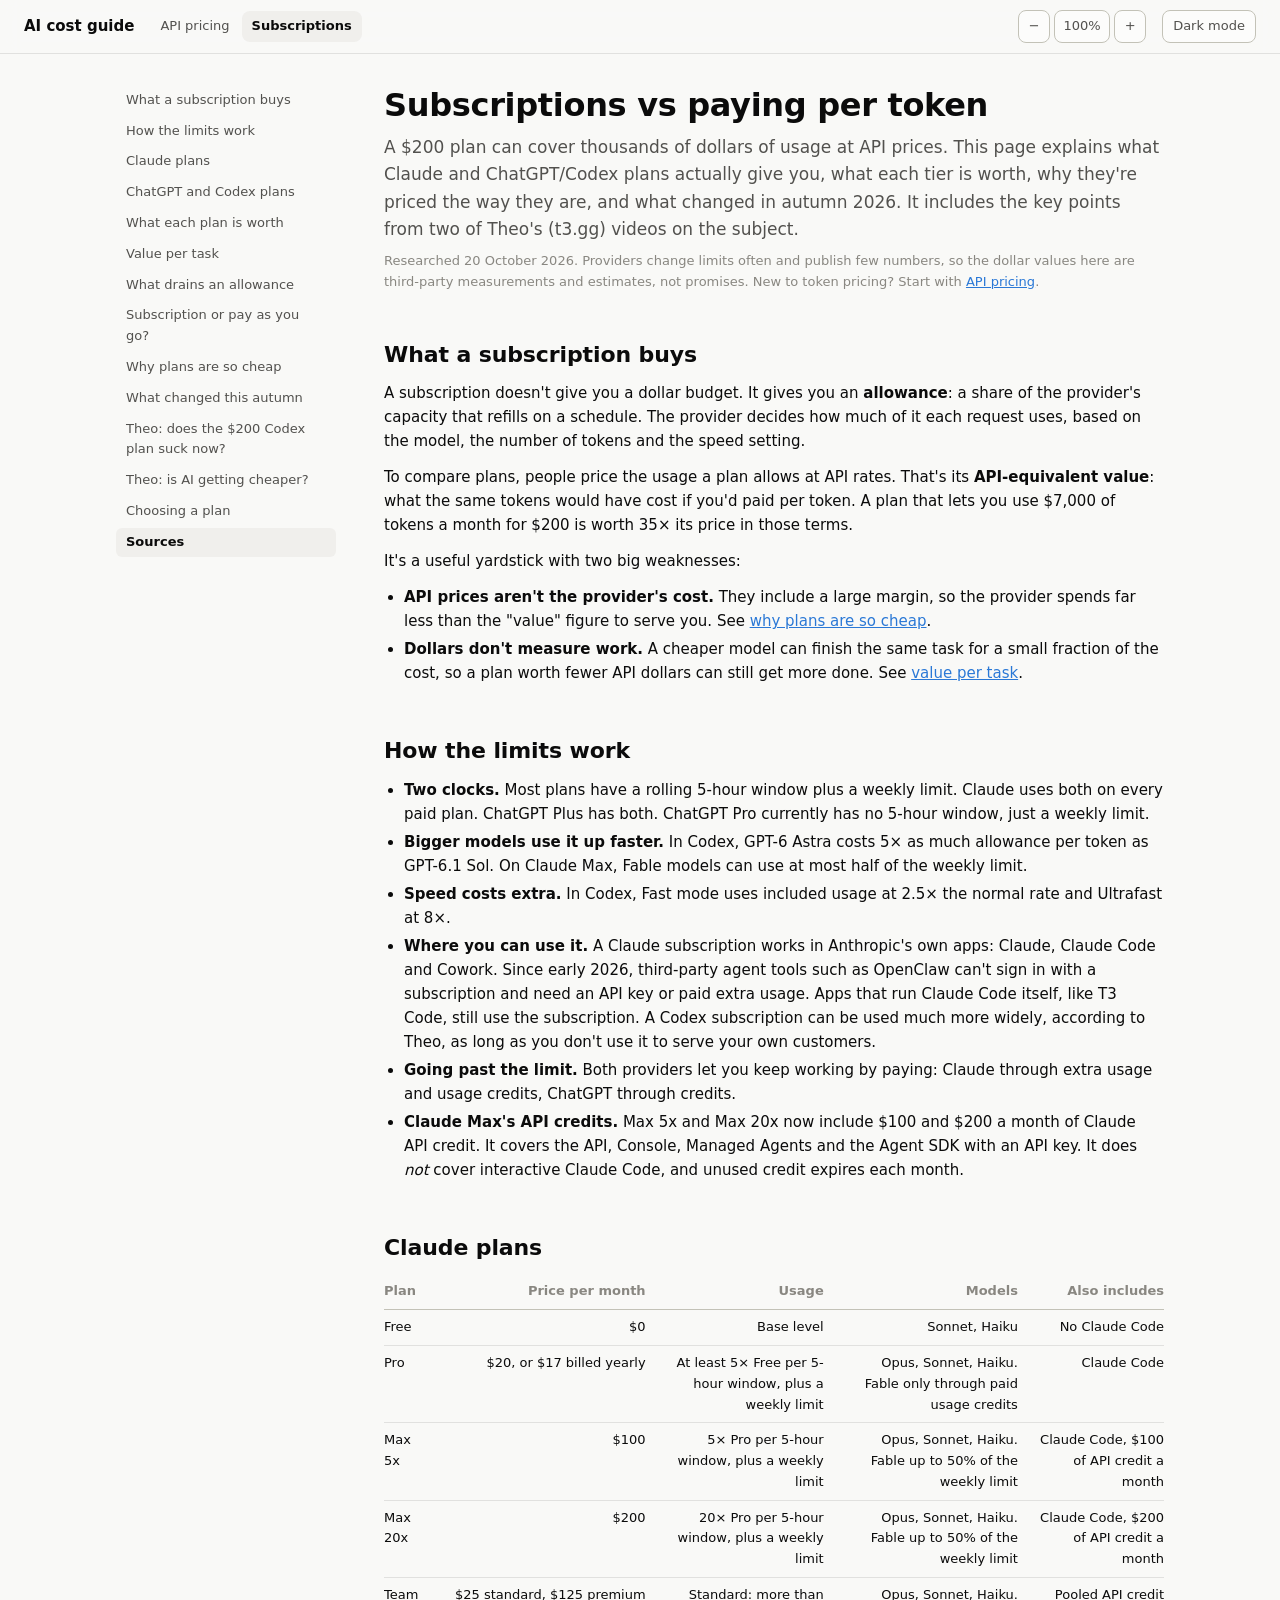
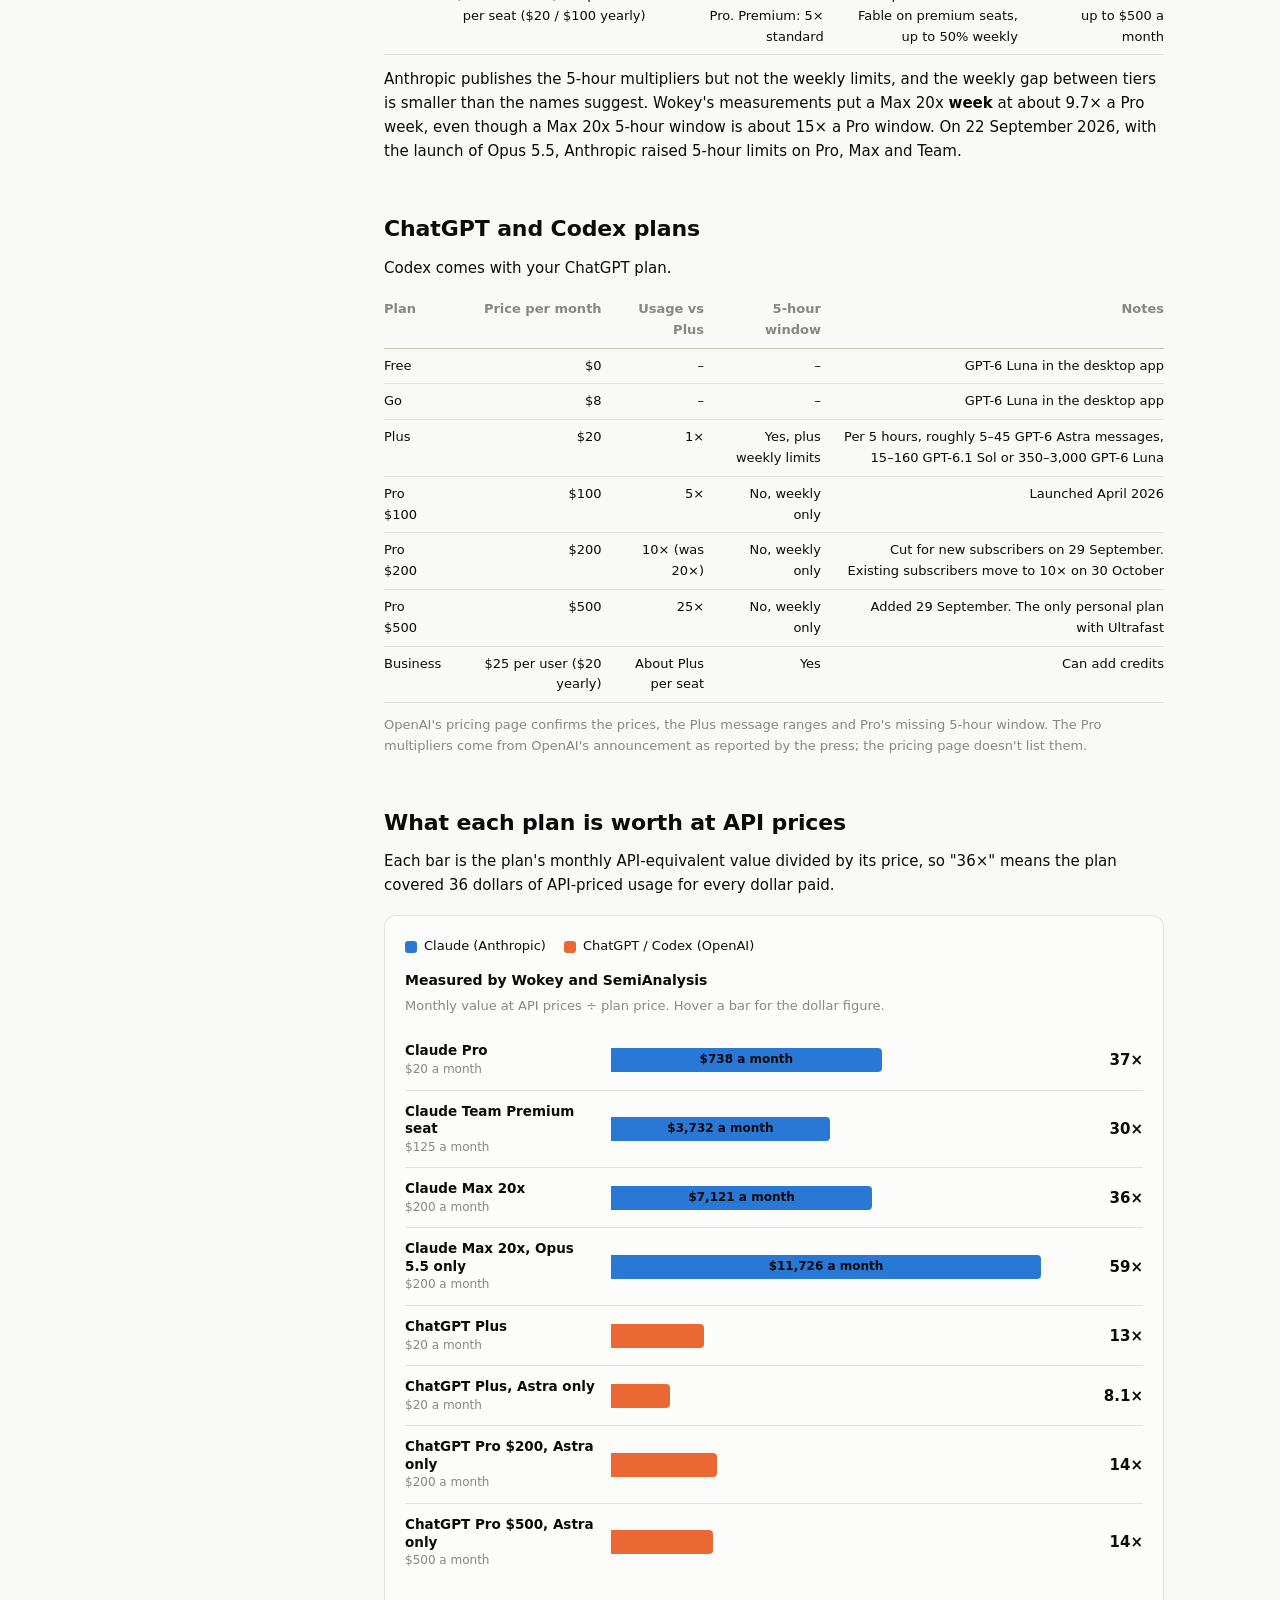
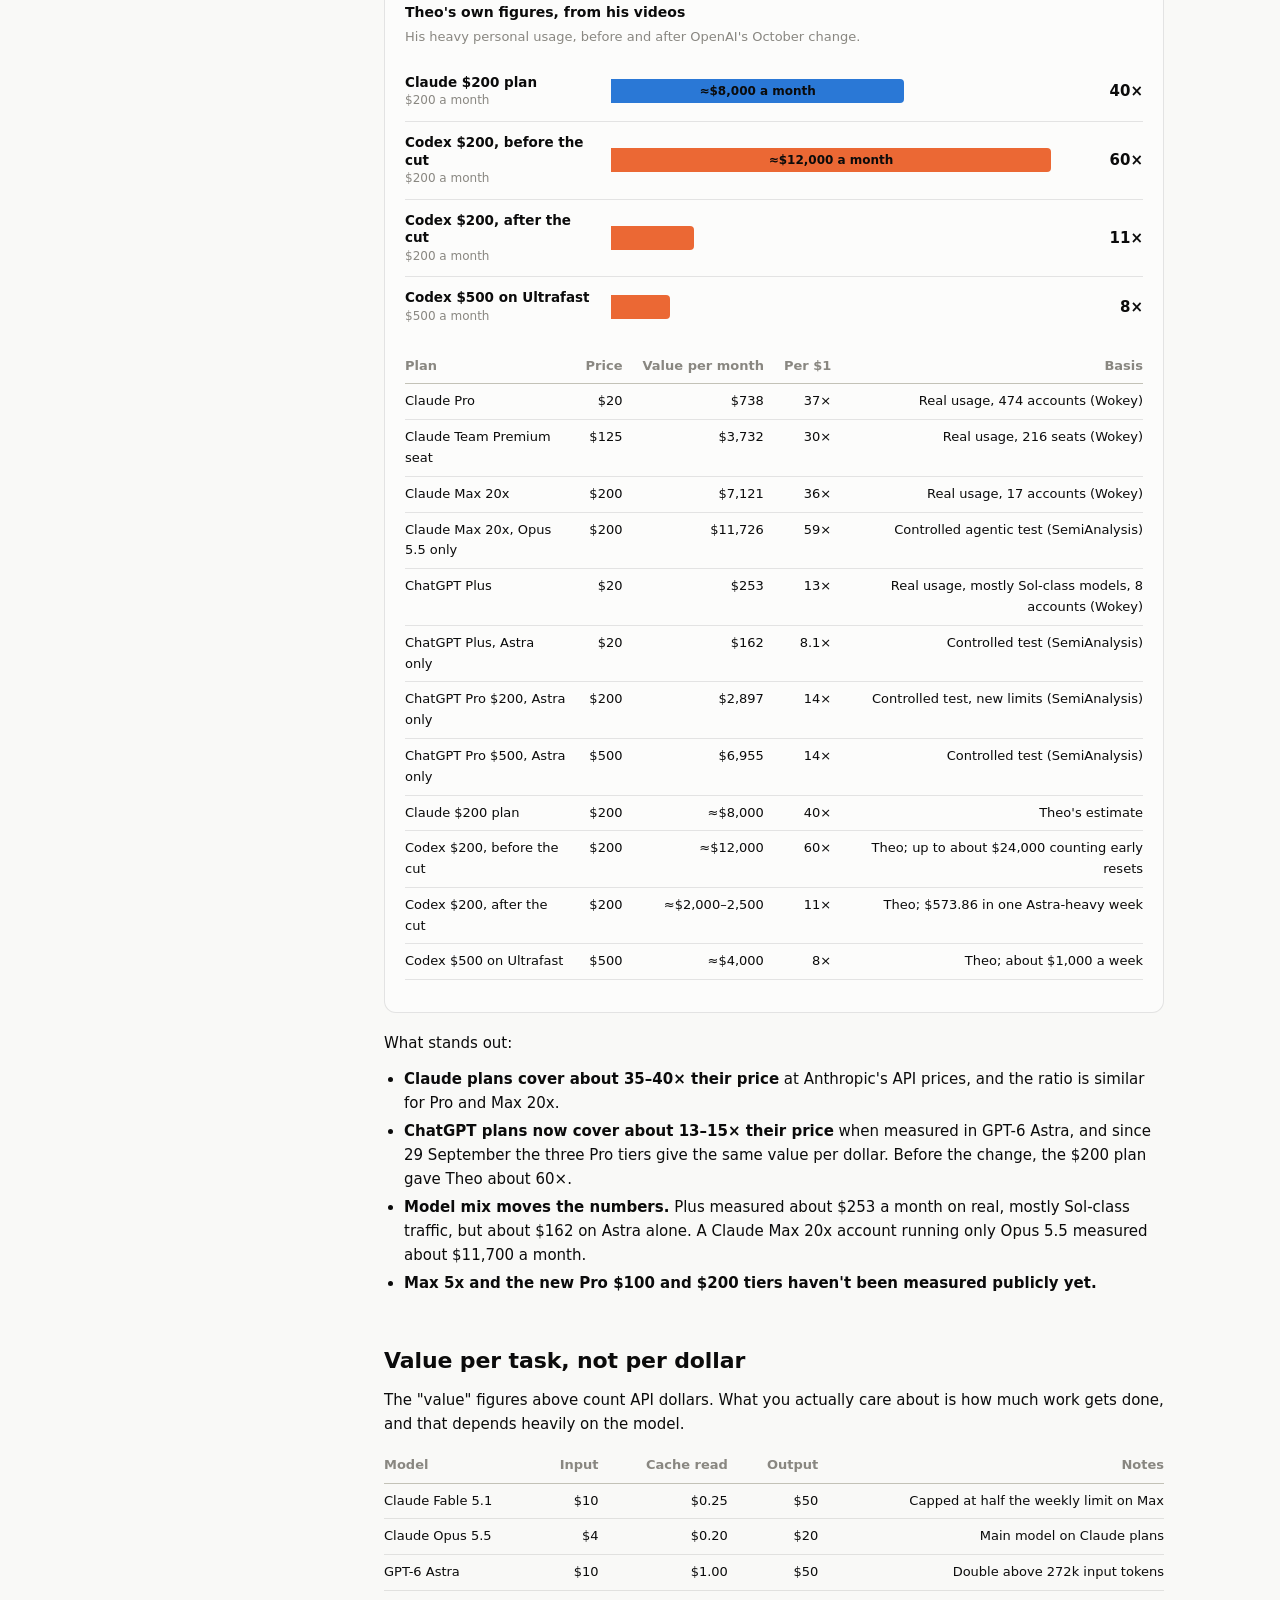
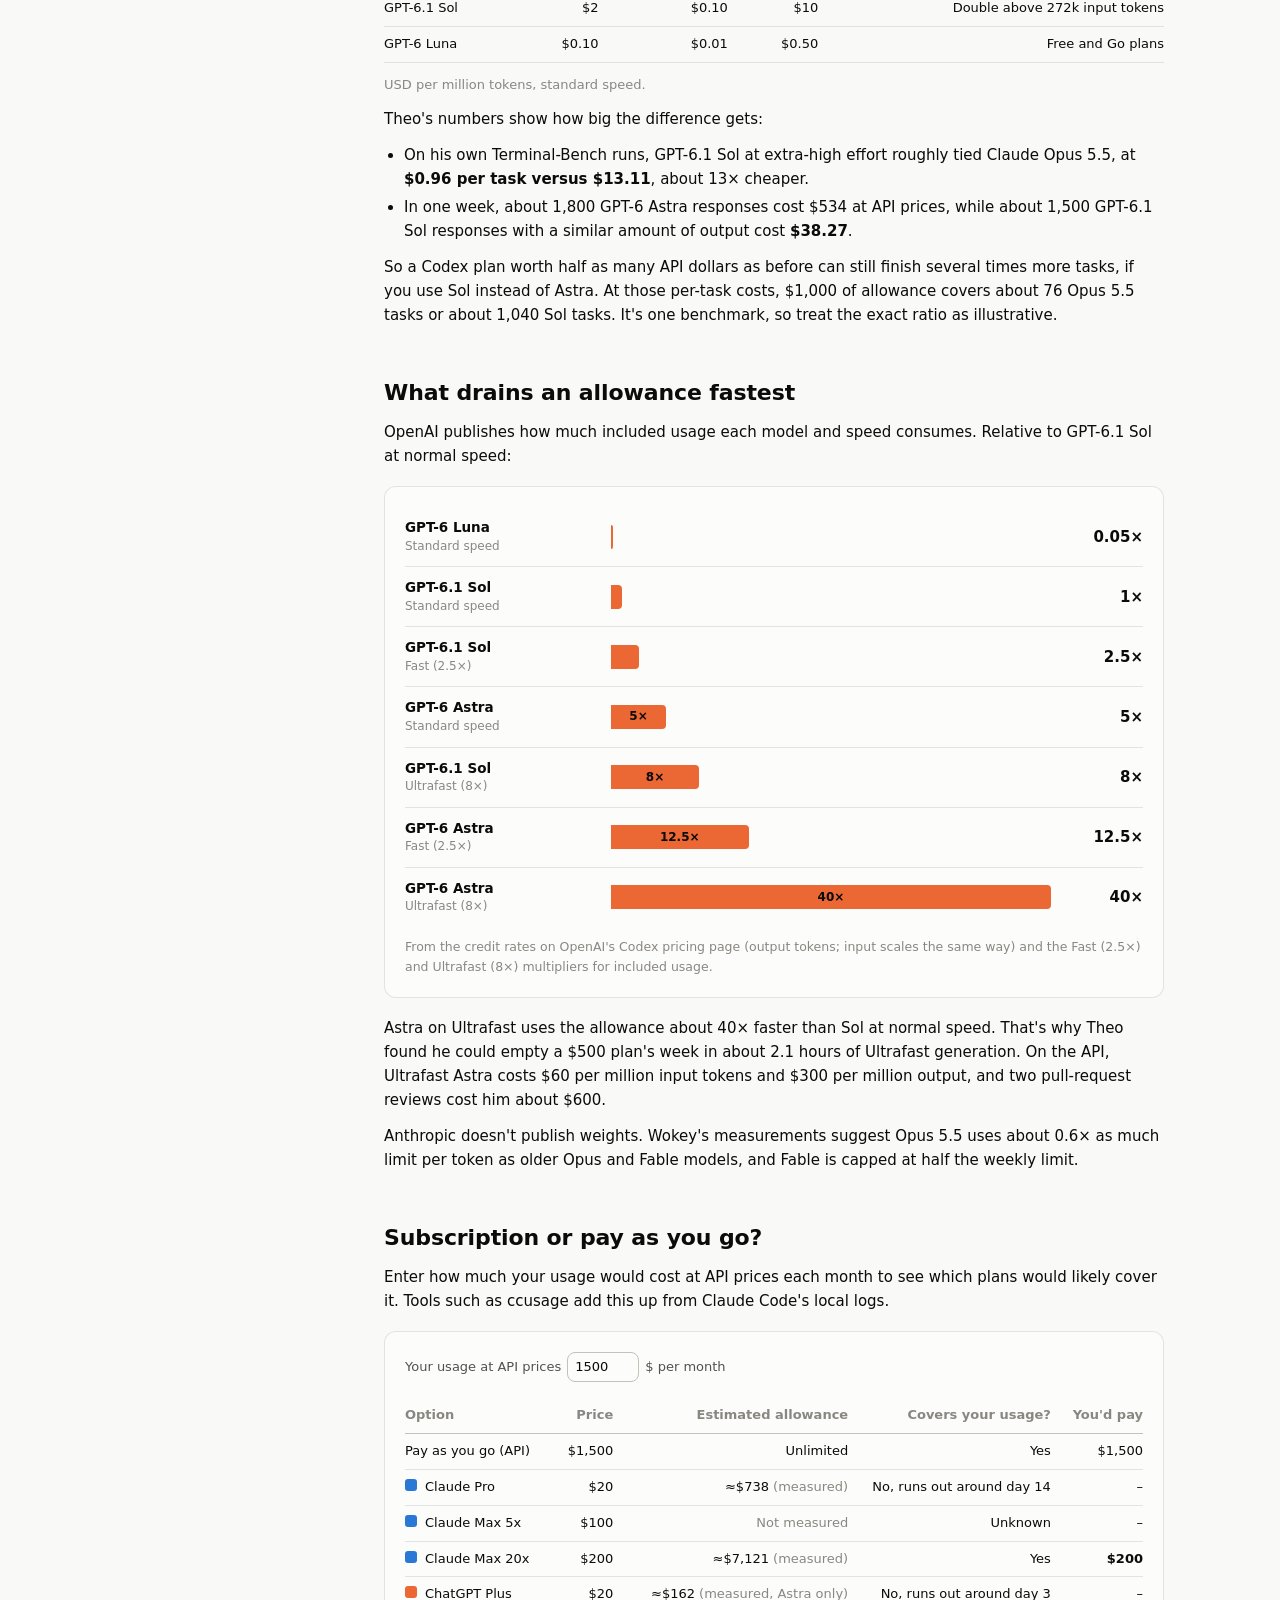
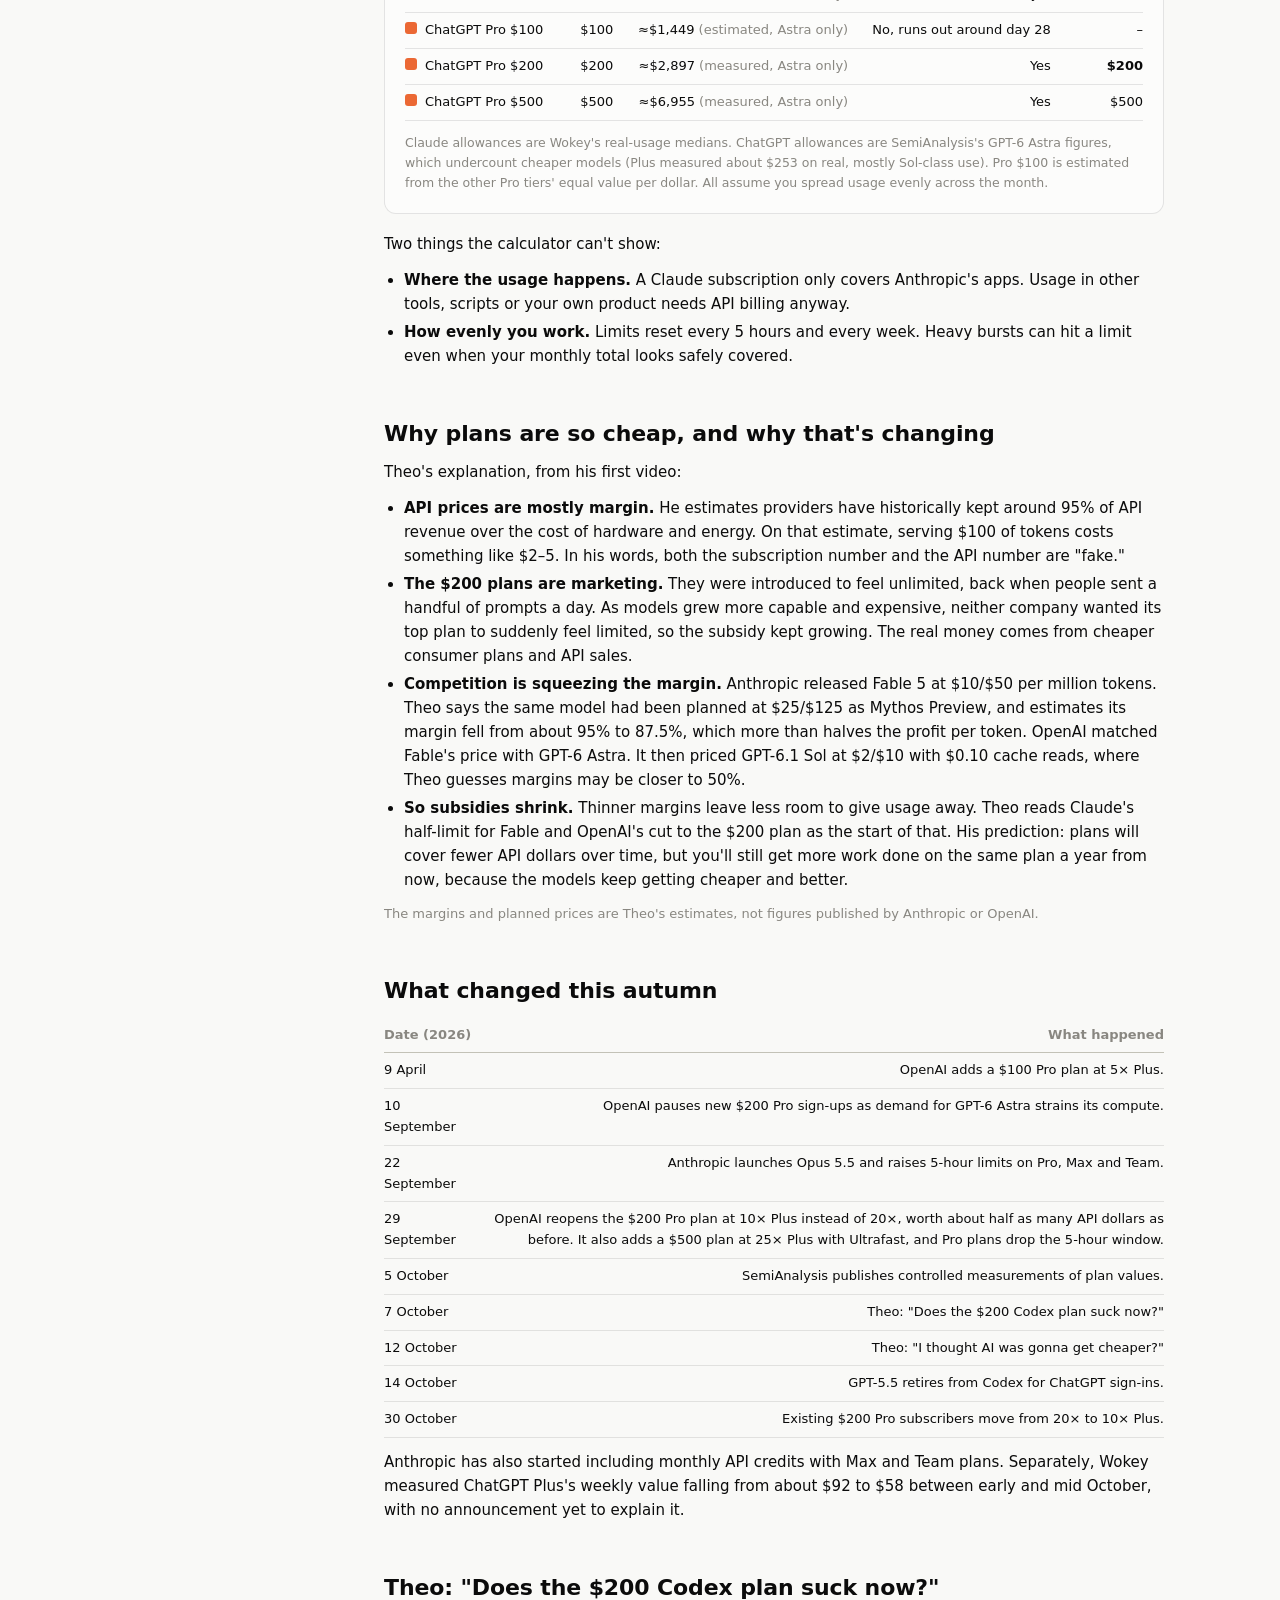
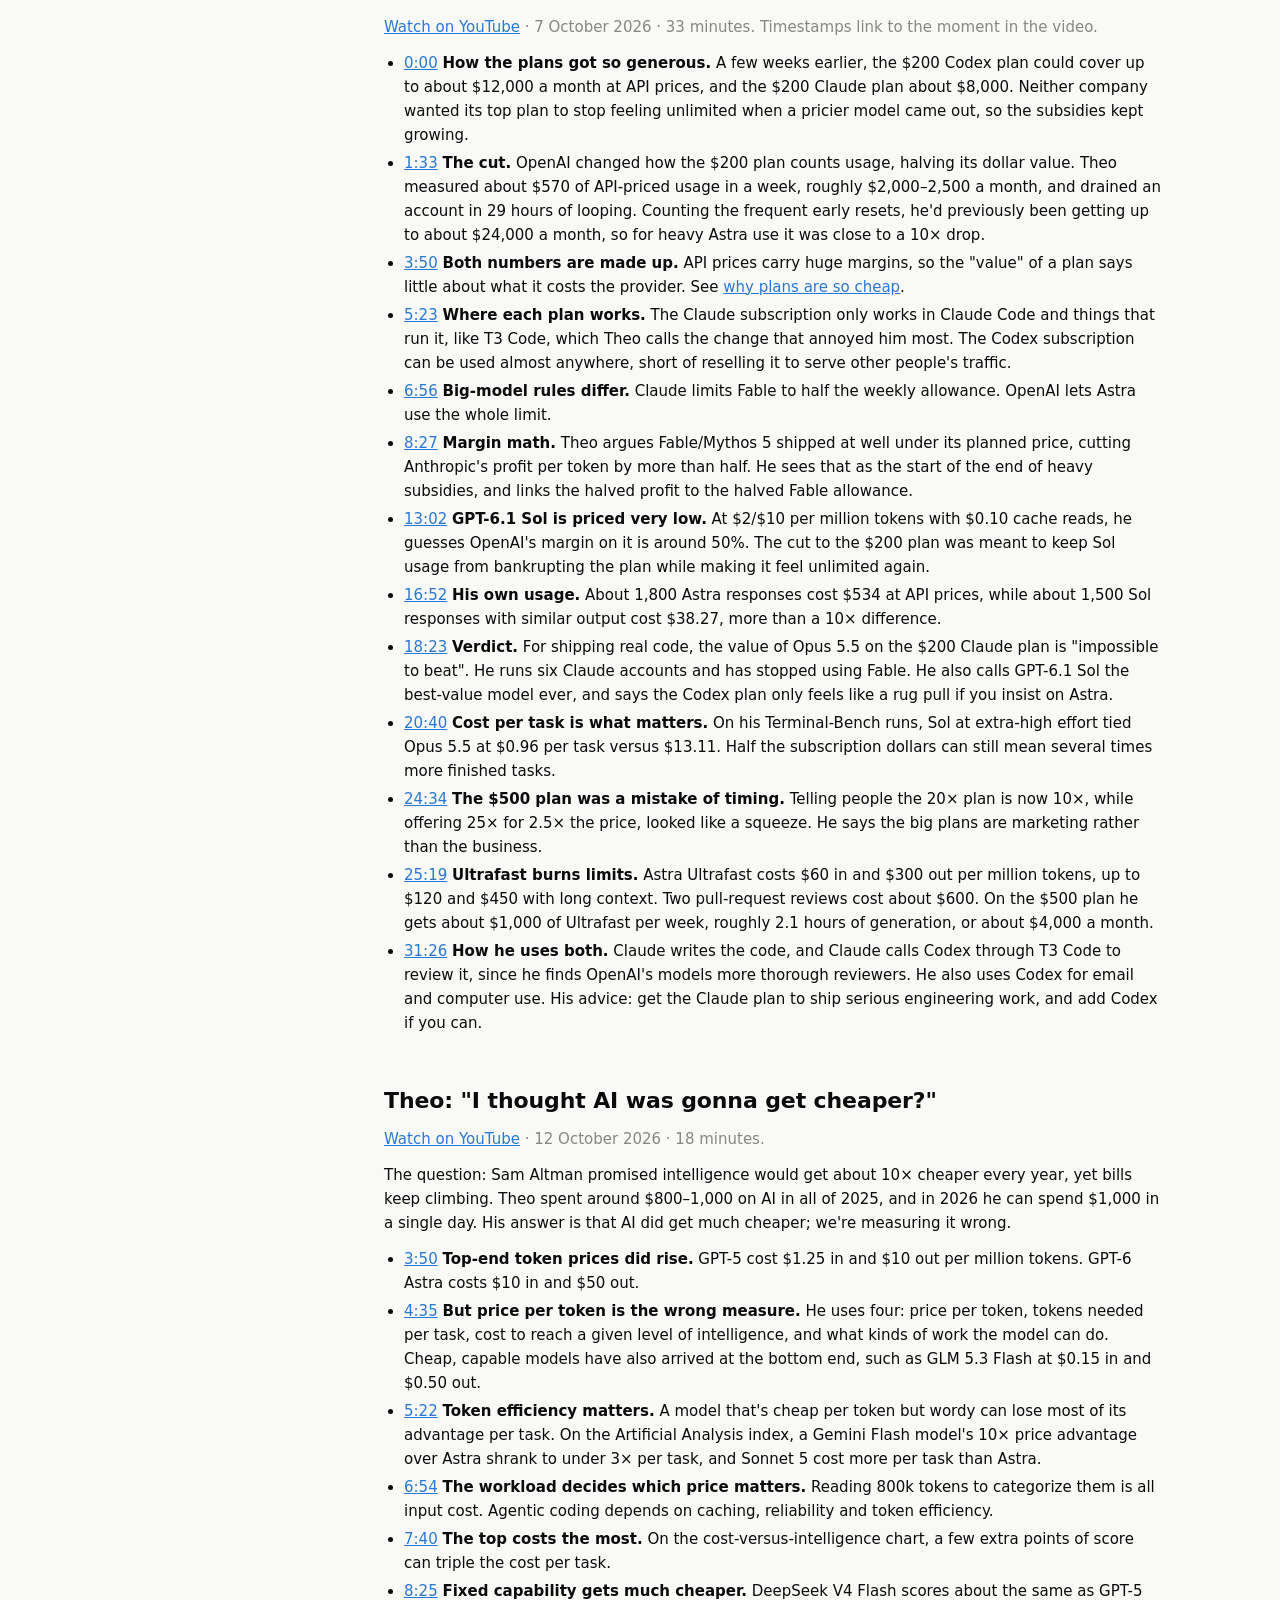
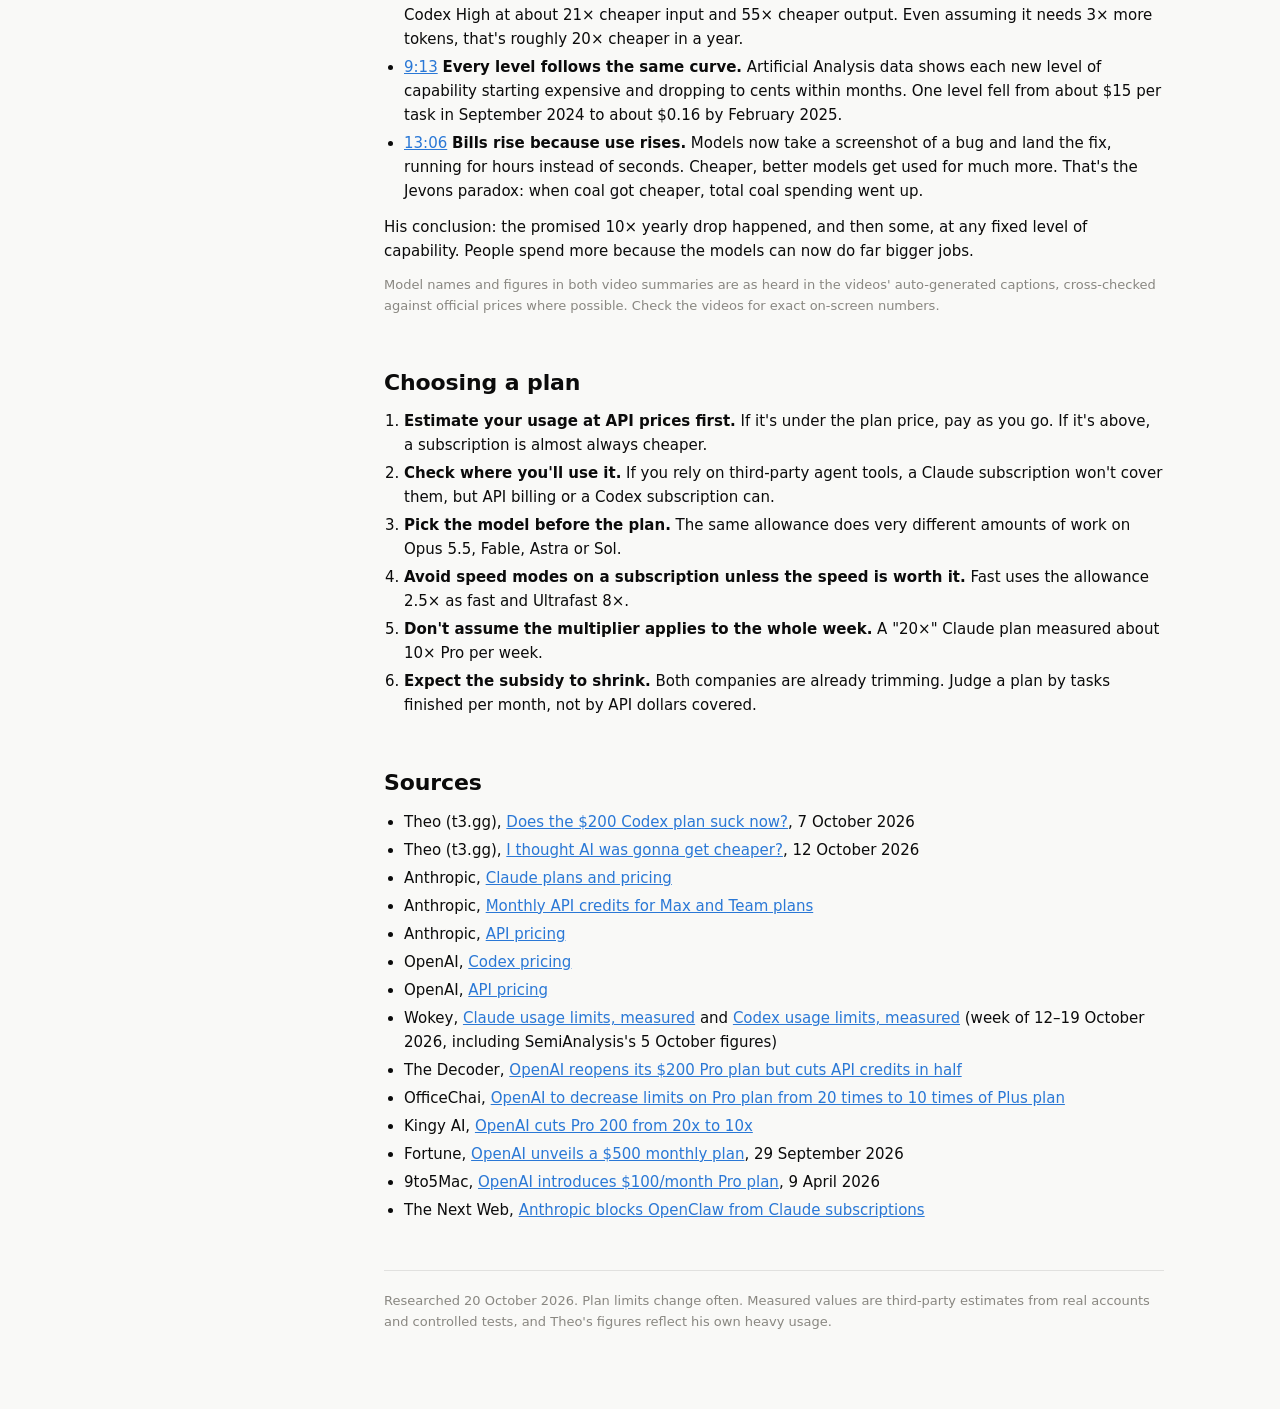
==== commit 15495192: "Add the guide's own zoom, shared by both pages and open tabs Chrome saves zoom separately for every " ====
--- a/subscriptions.html
+++ b/subscriptions.html
@@ -6,15 +6,18 @@
 <title>AI cost guide: subscriptions vs API</title>
 <meta name="description" content="What Claude and ChatGPT/Codex subscriptions are worth at API prices, how their limits work, what changed in autumn 2026, and the key points from Theo's videos on plan value and AI costs.">
 <link rel="stylesheet" href="css/styles.css">
-<script>
-  try { const t = localStorage.getItem("aicg-theme"); if (t) document.documentElement.dataset.theme = t; } catch (e) {}
-</script>
+<script src="js/boot.js"></script>
 </head>
 <body>
 
 <header class="topbar">
   <a class="brand" href="index.html">AI cost guide</a>
   <nav class="topnav" aria-label="Pages"><a href="index.html">API pricing</a><a href="subscriptions.html" aria-current="page">Subscriptions</a></nav>
+  <div class="tb-zoom" role="group" aria-label="Page zoom, shared by both pages">
+    <button class="icon-btn" id="zoom-out" type="button" aria-label="Zoom out" title="Zoom out (Ctrl/⌘ −)">−</button>
+    <button class="icon-btn zval" id="zoom-val" type="button" title="Reset zoom to 100% (Ctrl/⌘ 0)">100%</button>
+    <button class="icon-btn" id="zoom-in" type="button" aria-label="Zoom in" title="Zoom in (Ctrl/⌘ +)">+</button>
+  </div>
   <button class="icon-btn" id="theme-btn" type="button">Dark mode</button>
 </header>
 
@@ -303,6 +306,7 @@
 
 <script src="js/charts.js"></script>
 <script src="js/theme.js"></script>
+<script src="js/zoom.js"></script>
 <script src="js/subscriptions.js"></script>
 </body>
 </html>
--- a/css/styles.css
+++ b/css/styles.css
@@ -110,6 +110,11 @@
 }
 select { padding: 5px 8px; font-size: 13px; }
 select:focus, input:focus, textarea:focus, button:focus-visible { outline: 2px solid var(--ring); outline-offset: 1px; }
+/* The guide's own zoom control (js/zoom.js) */
+.tb-zoom { display: inline-flex; align-items: center; gap: 4px; }
+.tb-zoom .icon-btn { min-width: 32px; padding: 5px 8px; text-align: center; font-variant-numeric: tabular-nums; }
+.tb-zoom .zval { min-width: 56px; }
+html.le560 .tb-zoom { display: none; }
 .icon-btn {
   font: inherit; font-size: 13px; color: var(--ink-2); background: var(--surface);
   border: 1px solid var(--axis); border-radius: 8px; padding: 5px 10px; cursor: pointer;
@@ -122,14 +127,11 @@
 .toc a { display: block; padding: 4px 10px; border-radius: 6px; color: var(--ink-2); text-decoration: none; }
 .toc a:hover { background: var(--sunken); color: var(--ink); }
 .toc a.active { background: var(--sunken); color: var(--ink); font-weight: 600; }
-@media (max-width: 1080px) {
-  .layout { grid-template-columns: minmax(0, 780px); gap: 0; }
-  .toc { display: none; }
-}
-@media (max-width: 560px) {
-  .layout { padding: 20px 16px 48px; }
-  .topbar { padding: 10px 16px; }
-}
+/* Width rules use zoom-aware classes set by js/boot.js instead of media queries. */
+html.le1080 .layout { grid-template-columns: minmax(0, 780px); gap: 0; }
+html.le1080 .toc { display: none; }
+html.le560 .layout { padding: 20px 16px 48px; }
+html.le560 .topbar { padding: 10px 16px; }
 
 /* Text */
 .hero h1 { font-size: 32px; line-height: 1.2; margin: 0 0 10px; letter-spacing: -0.01em; }
@@ -206,11 +208,9 @@
 .seg:hover, .seg:focus-visible { filter: brightness(1.15); }
 .seg:focus-visible { box-shadow: 0 0 0 2px var(--ring); }
 .seg-label { padding: 0 6px; pointer-events: none; }
-@media (max-width: 560px) {
-  .bar-row { grid-template-columns: 1fr 64px; }
-  .bar-row .name { grid-column: 1 / 3; }
-  .bar-row .note { grid-column: 1 / 3; }
-}
+html.le560 .bar-row { grid-template-columns: 1fr 64px; }
+html.le560 .bar-row .name { grid-column: 1 / 3; }
+html.le560 .bar-row .note { grid-column: 1 / 3; }
 
 /* Calculator result */
 .result { display: flex; align-items: baseline; gap: 12px; flex-wrap: wrap; margin: 4px 0 12px; }
@@ -225,10 +225,8 @@
 .mult-note { font-size: 12.5px; color: var(--muted); min-height: 38px; }
 .mult-vals { display: flex; flex-wrap: wrap; gap: 2px 12px; font-size: 12.5px; margin: 4px 0; font-variant-numeric: tabular-nums; }
 .mult-vals span { display: inline-flex; align-items: center; gap: 6px; font-weight: 600; }
-@media (max-width: 640px) {
-  .multiples { grid-template-columns: 1fr; }
-  .mult-note { min-height: 0; }
-}
+html.le640 .multiples { grid-template-columns: 1fr; }
+html.le640 .mult-note { min-height: 0; }
 .plot { width: 100%; }
 .plot svg { display: block; overflow: visible; outline: none; }
 .plot svg:focus-visible { box-shadow: 0 0 0 2px var(--ring); border-radius: 4px; }
@@ -264,10 +262,8 @@
 dl.glossary { display: grid; grid-template-columns: max-content 1fr; gap: 8px 18px; margin: 0; }
 dl.glossary dt { font-weight: 600; }
 dl.glossary dd { margin: 0; color: var(--ink-2); }
-@media (max-width: 560px) {
-  dl.glossary { grid-template-columns: 1fr; gap: 2px; }
-  dl.glossary dd { margin-bottom: 10px; }
-}
+html.le560 dl.glossary { grid-template-columns: 1fr; gap: 2px; }
+html.le560 dl.glossary dd { margin-bottom: 10px; }
 
 /* Tooltip */
 .tip {
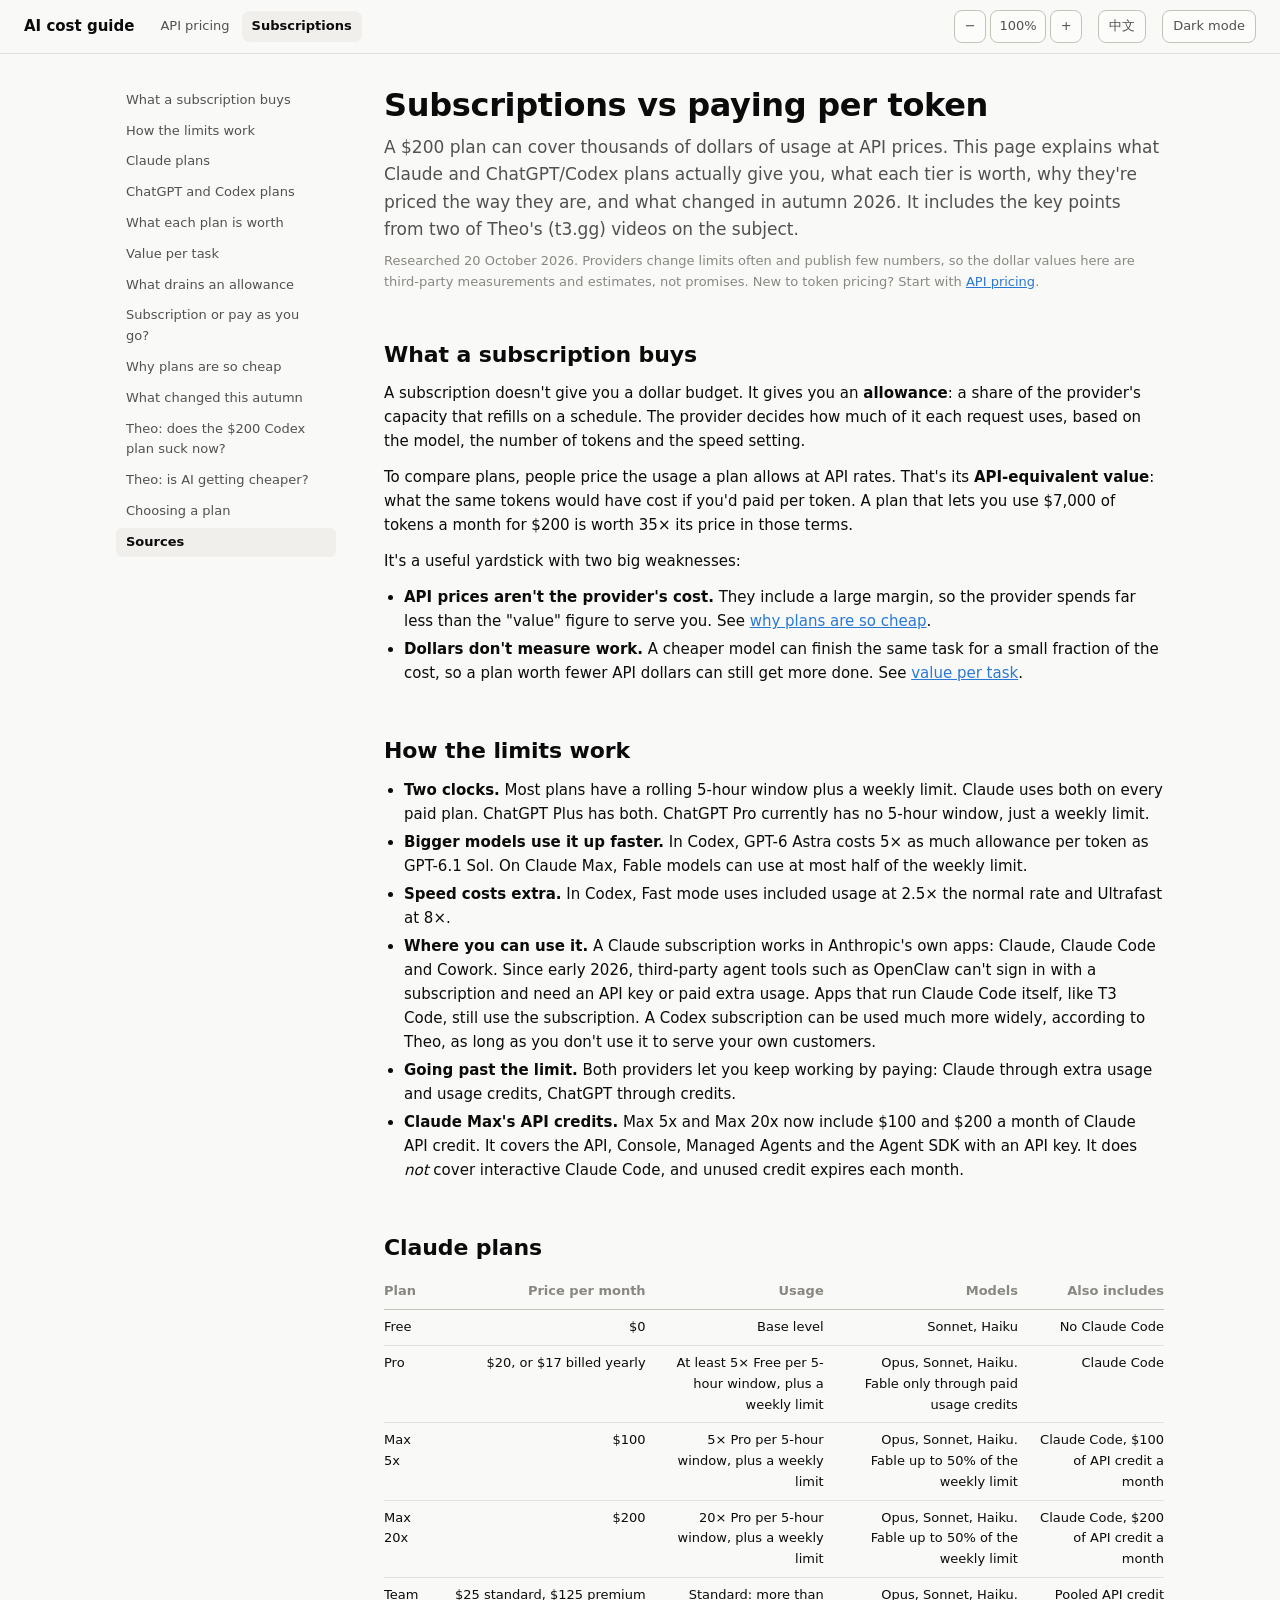
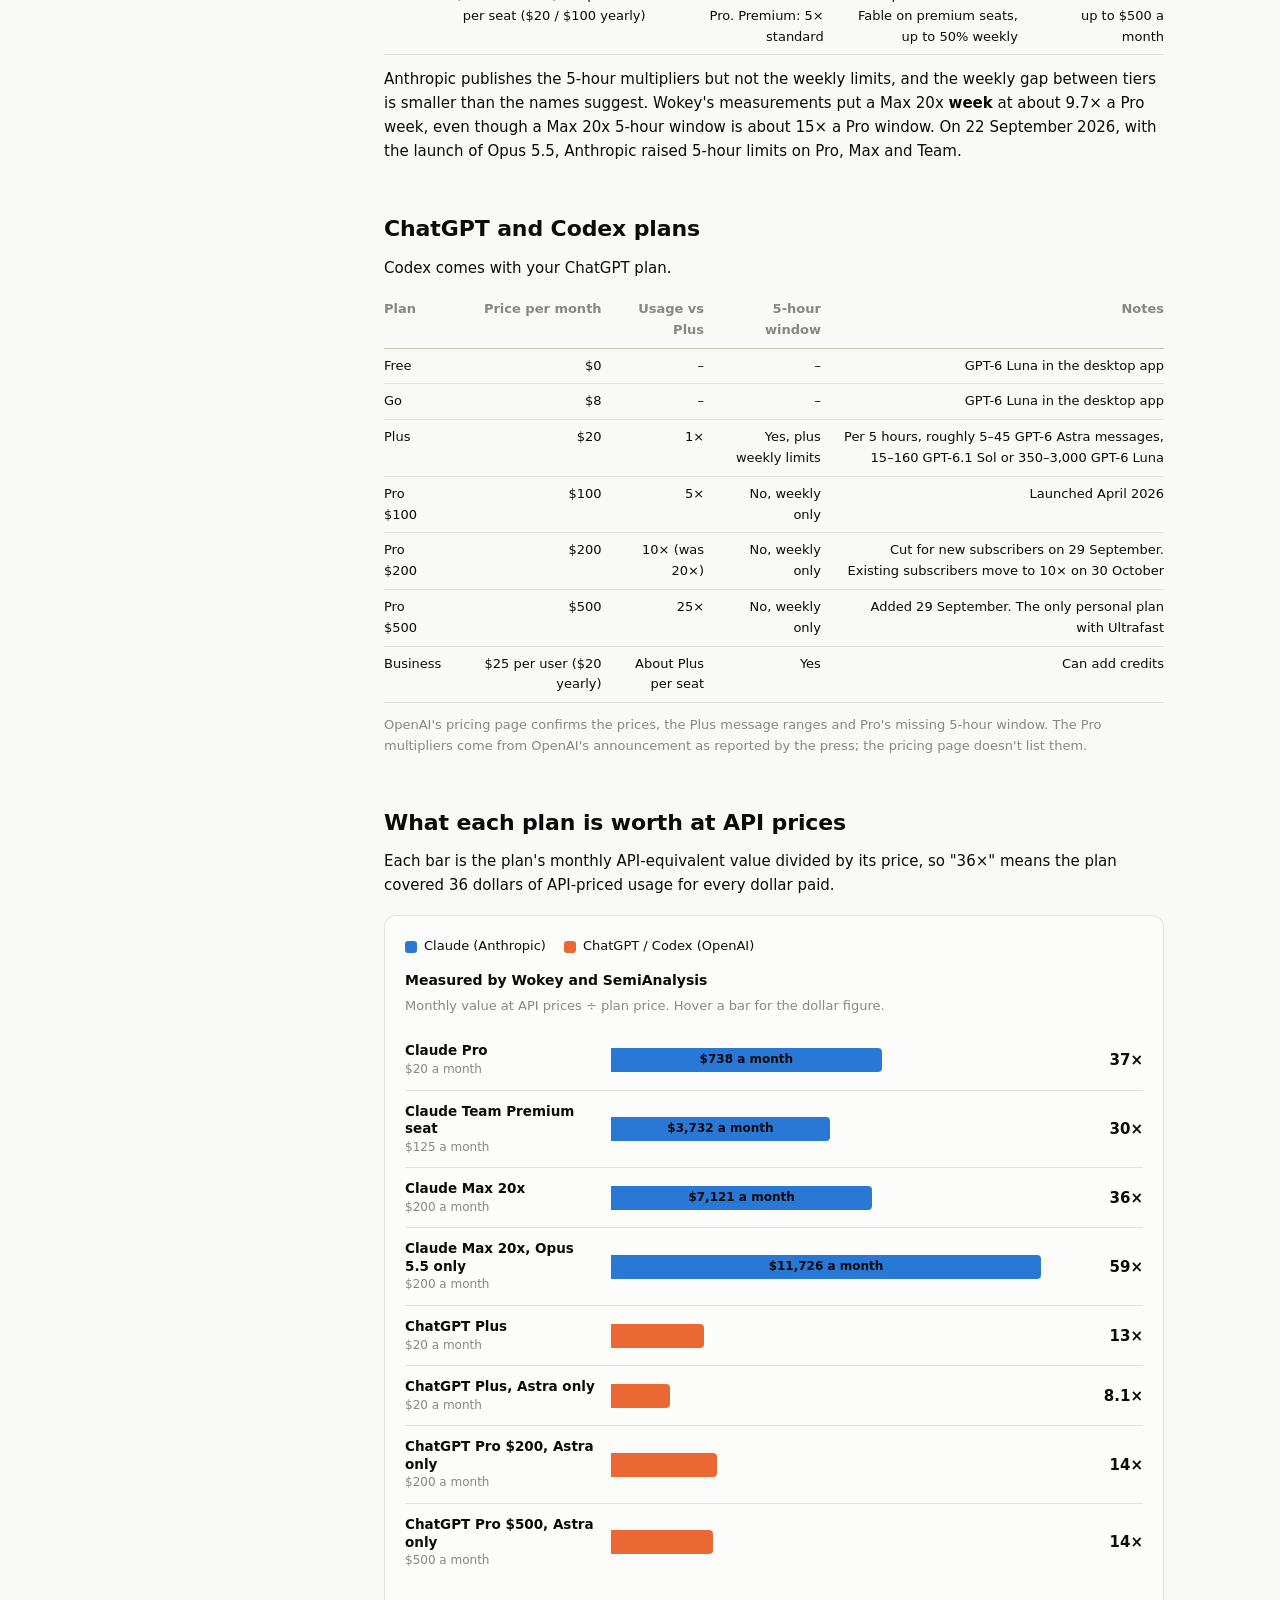
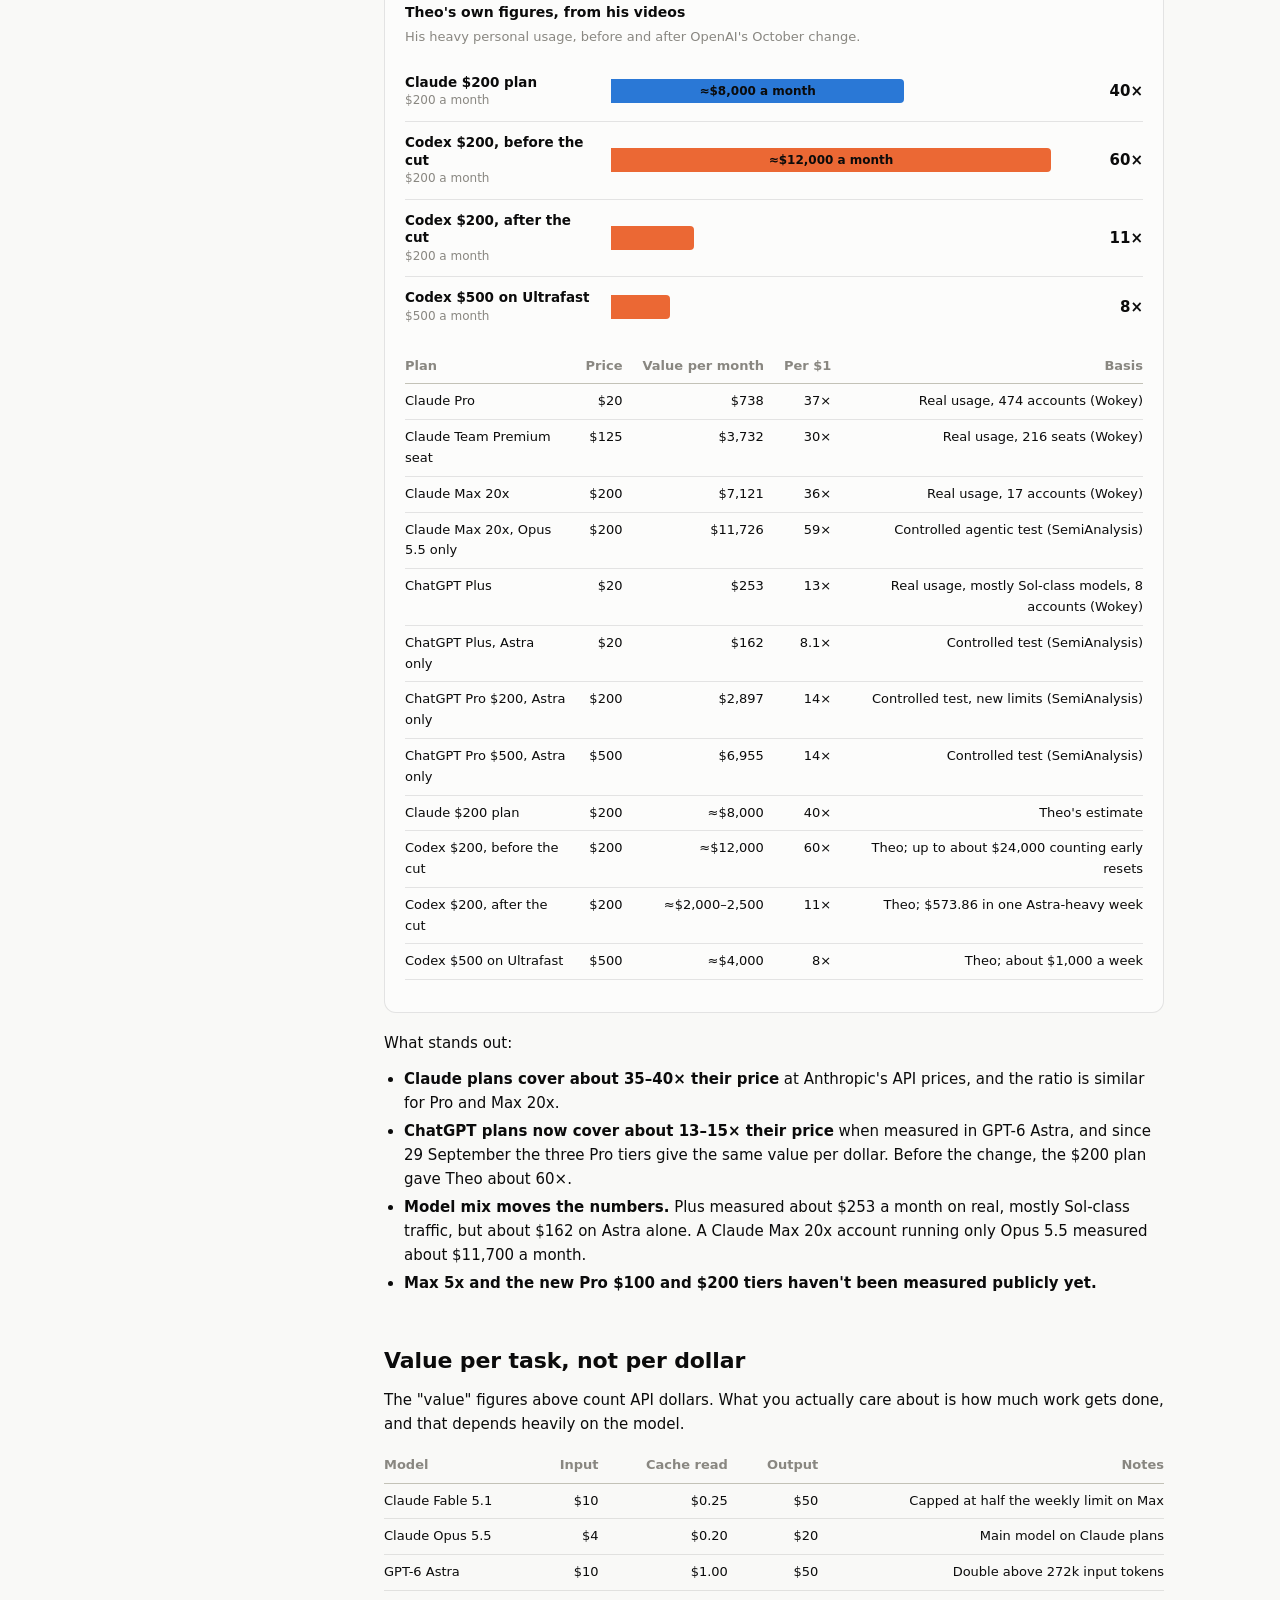
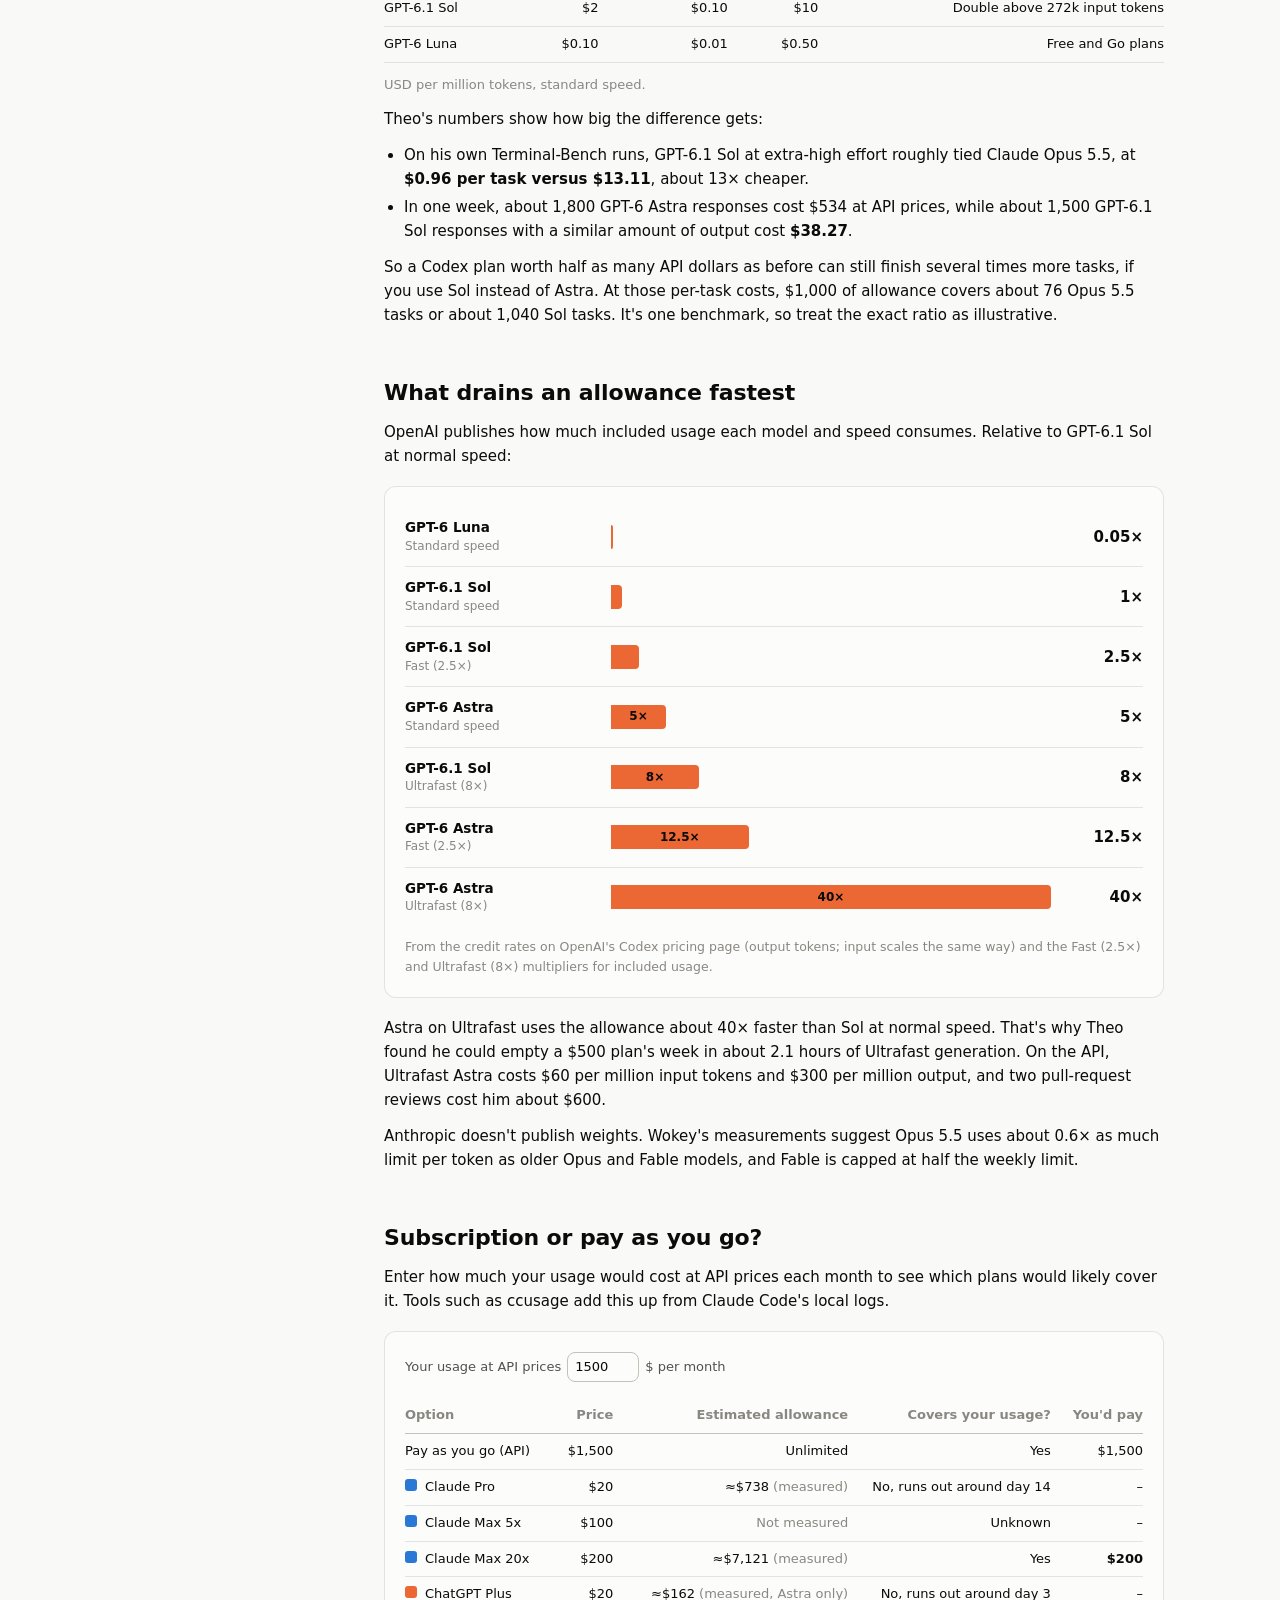
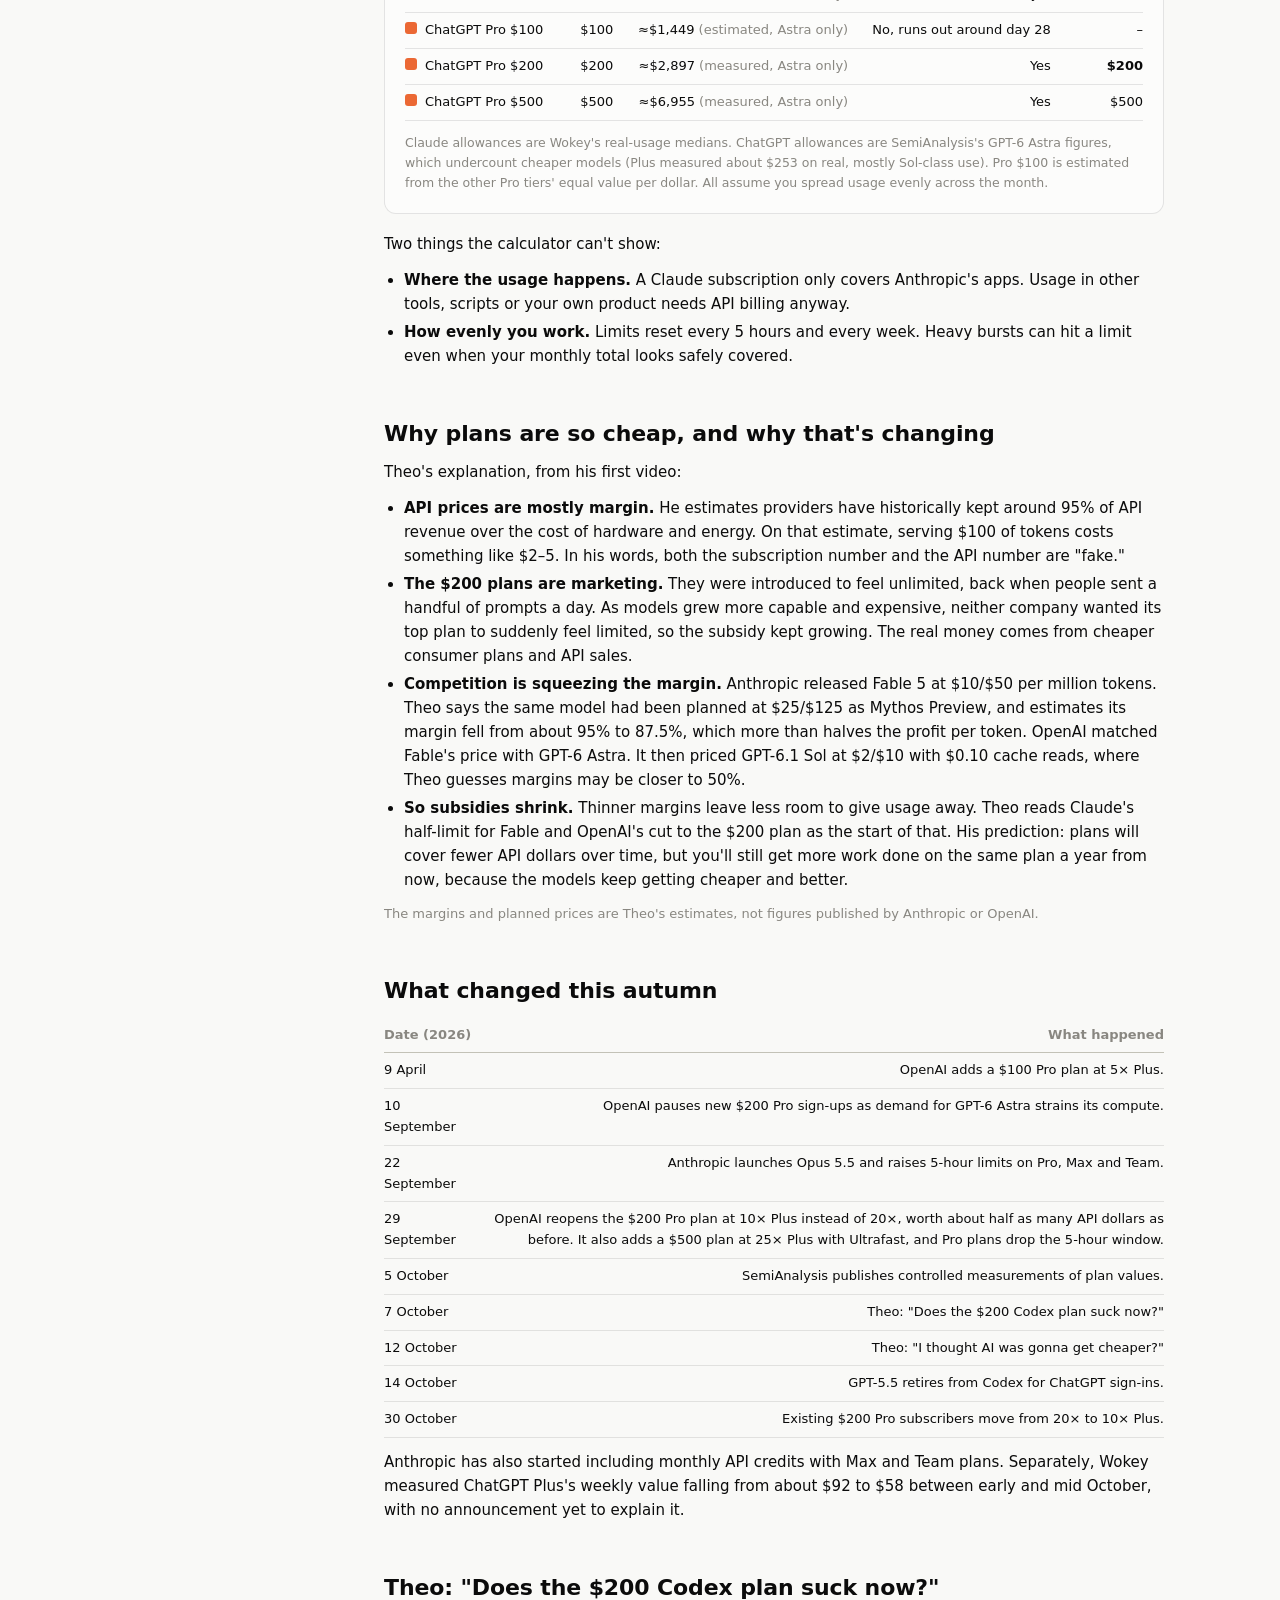
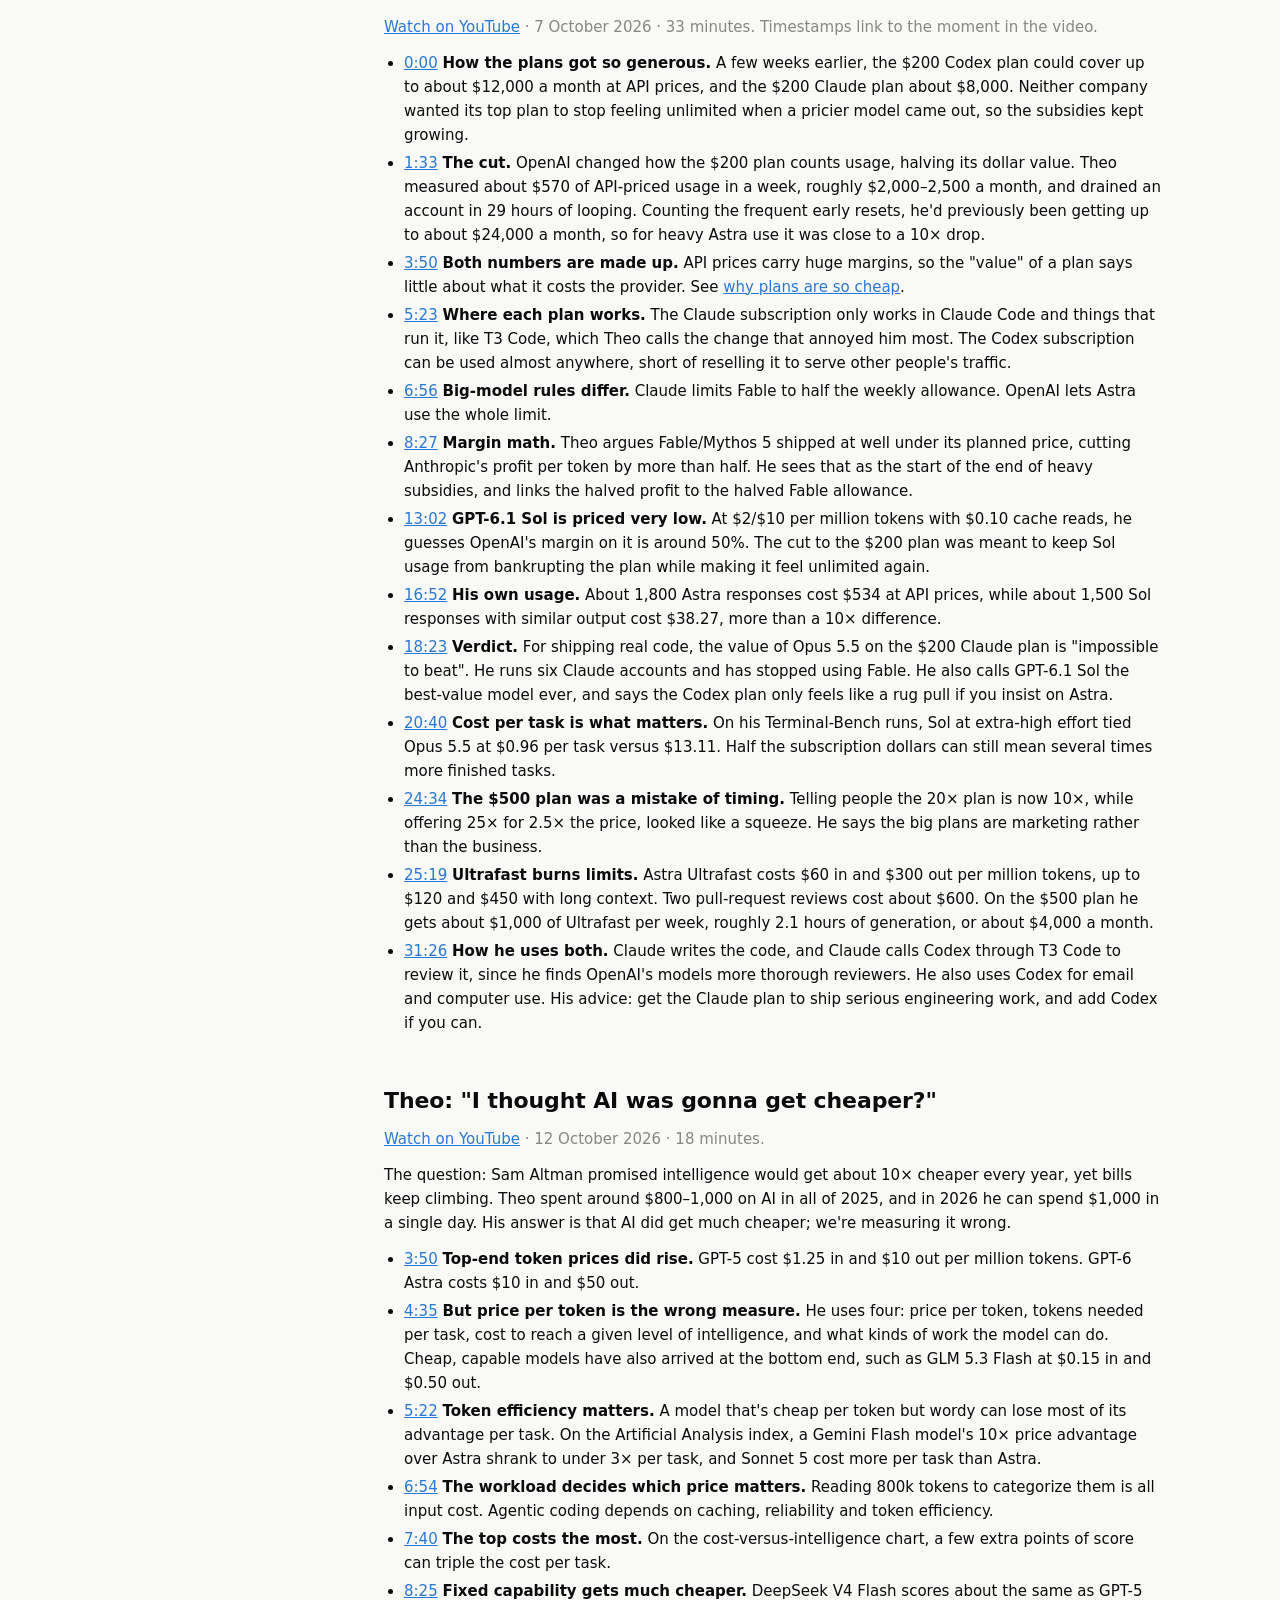
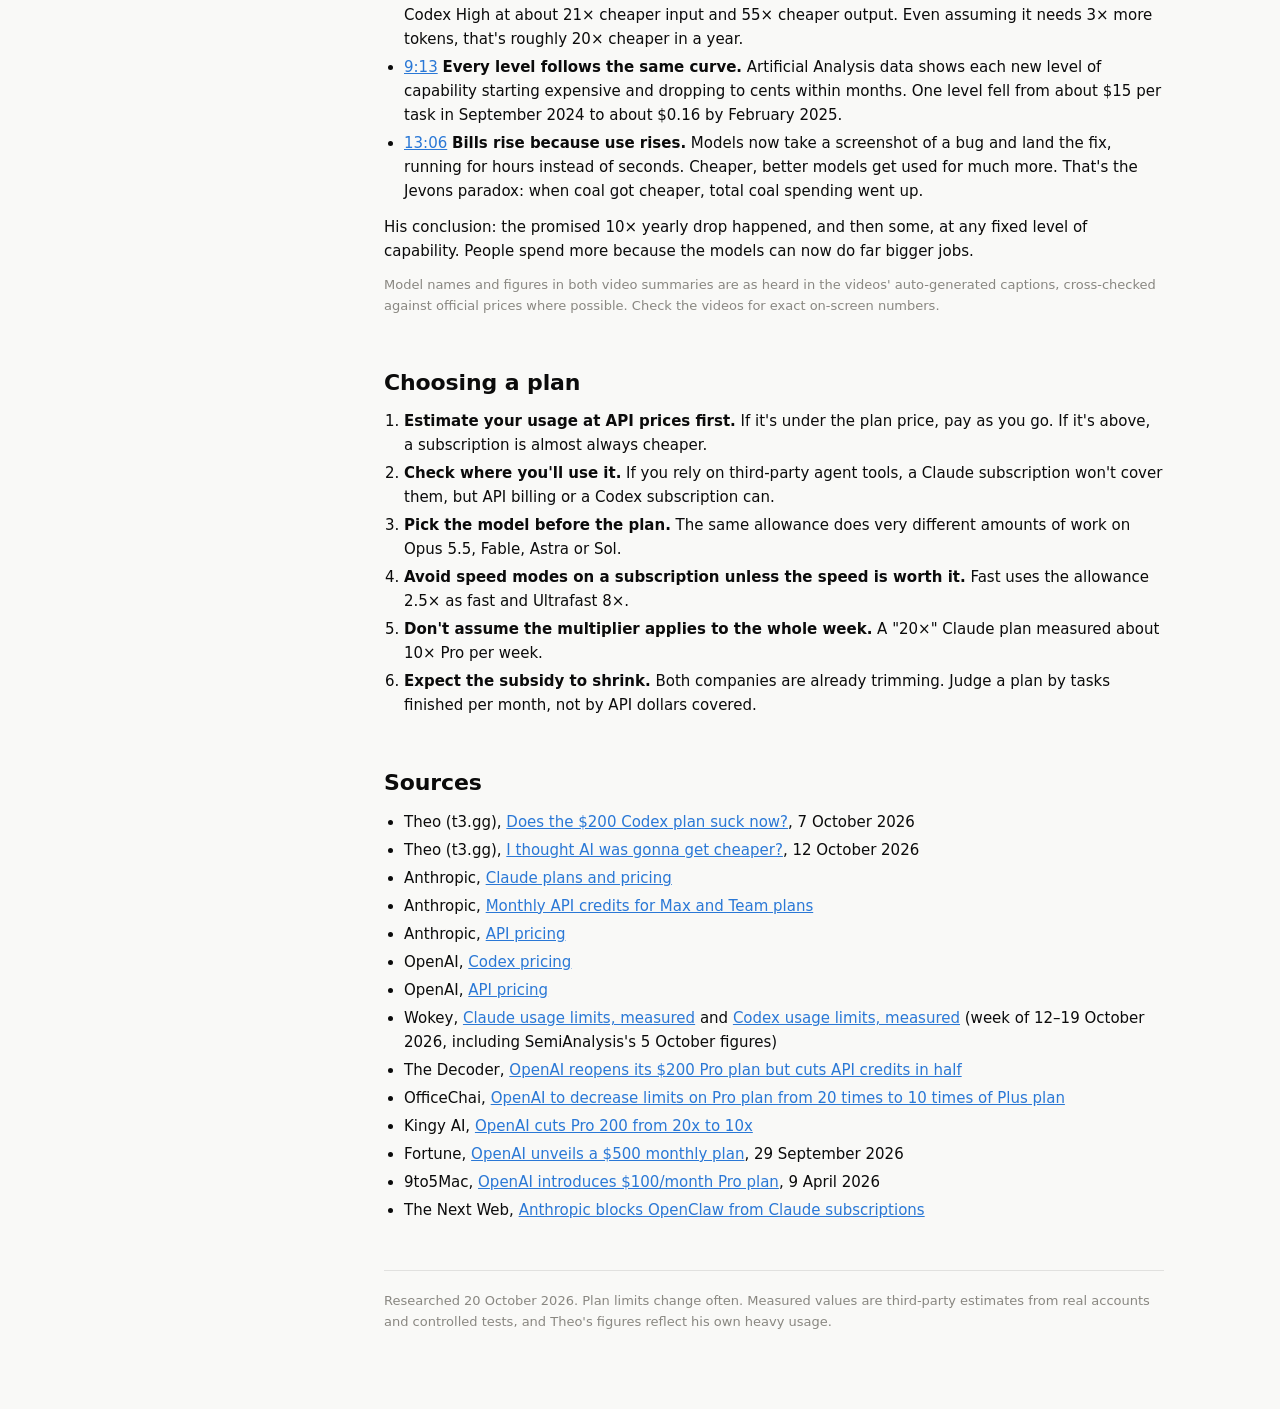
==== commit 83b0fede: "Add a Simplified Chinese version with a language toggle Every page now reads in English or Simplifie" ====
--- a/subscriptions.html
+++ b/subscriptions.html
@@ -3,7 +3,7 @@
 <head>
 <meta charset="utf-8">
 <meta name="viewport" content="width=device-width, initial-scale=1">
-<title>AI cost guide: subscriptions vs API</title>
+<title data-zh="AI 费用指南：订阅套餐与 API 对比">AI cost guide: subscriptions vs API</title>
 <meta name="description" content="What Claude and ChatGPT/Codex subscriptions are worth at API prices, how their limits work, what changed in autumn 2026, and the key points from Theo's videos on plan value and AI costs.">
 <link rel="stylesheet" href="css/styles.css">
 <script src="js/boot.js"></script>
@@ -11,57 +11,70 @@
 <body>
 
 <header class="topbar">
-  <a class="brand" href="index.html">AI cost guide</a>
-  <nav class="topnav" aria-label="Pages"><a href="index.html">API pricing</a><a href="subscriptions.html" aria-current="page">Subscriptions</a></nav>
-  <div class="tb-zoom" role="group" aria-label="Page zoom, shared by both pages">
-    <button class="icon-btn" id="zoom-out" type="button" aria-label="Zoom out" title="Zoom out (Ctrl/⌘ −)">−</button>
-    <button class="icon-btn zval" id="zoom-val" type="button" title="Reset zoom to 100% (Ctrl/⌘ 0)">100%</button>
-    <button class="icon-btn" id="zoom-in" type="button" aria-label="Zoom in" title="Zoom in (Ctrl/⌘ +)">+</button>
+  <a class="brand" href="index.html"><span lang="en">AI cost guide</span><span lang="zh-CN">AI 费用指南</span></a>
+  <nav class="topnav" aria-label="Pages" data-zh-aria-label="页面"><a href="index.html"><span lang="en">API pricing</span><span lang="zh-CN">API 定价</span></a><a href="subscriptions.html" aria-current="page"><span lang="en">Subscriptions</span><span lang="zh-CN">订阅套餐</span></a></nav>
+  <div class="tb-zoom" role="group" aria-label="Page zoom, shared by both pages" data-zh-aria-label="页面缩放，两个页面共用">
+    <button class="icon-btn" id="zoom-out" type="button" aria-label="Zoom out" data-zh-aria-label="缩小" title="Zoom out (Ctrl/⌘ −)" data-zh-title="缩小（Ctrl/⌘ −）">−</button>
+    <button class="icon-btn zval" id="zoom-val" type="button" title="Reset zoom to 100% (Ctrl/⌘ 0)" data-zh-title="恢复为 100%（Ctrl/⌘ 0）">100%</button>
+    <button class="icon-btn" id="zoom-in" type="button" aria-label="Zoom in" data-zh-aria-label="放大" title="Zoom in (Ctrl/⌘ +)" data-zh-title="放大（Ctrl/⌘ +）">+</button>
   </div>
+  <button class="icon-btn" id="lang-btn" type="button">中文</button>
   <button class="icon-btn" id="theme-btn" type="button">Dark mode</button>
 </header>
 
 <div class="layout" id="top">
-  <nav class="toc" aria-label="Sections">
+  <nav class="toc" aria-label="Sections" data-zh-aria-label="章节">
     <ol>
-      <li><a href="#basics">What a subscription buys</a></li>
-      <li><a href="#limits">How the limits work</a></li>
-      <li><a href="#claude-plans">Claude plans</a></li>
-      <li><a href="#openai-plans">ChatGPT and Codex plans</a></li>
-      <li><a href="#value">What each plan is worth</a></li>
-      <li><a href="#per-task">Value per task</a></li>
-      <li><a href="#drain">What drains an allowance</a></li>
-      <li><a href="#calculator">Subscription or pay as you go?</a></li>
-      <li><a href="#why-cheap">Why plans are so cheap</a></li>
-      <li><a href="#timeline">What changed this autumn</a></li>
-      <li><a href="#theo-codex">Theo: does the $200 Codex plan suck now?</a></li>
-      <li><a href="#theo-cheaper">Theo: is AI getting cheaper?</a></li>
-      <li><a href="#choosing">Choosing a plan</a></li>
-      <li><a href="#sources">Sources</a></li>
+      <li><a href="#basics"><span lang="en">What a subscription buys</span><span lang="zh-CN">订阅买到的是什么</span></a></li>
+      <li><a href="#limits"><span lang="en">How the limits work</span><span lang="zh-CN">限额怎么算</span></a></li>
+      <li><a href="#claude-plans"><span lang="en">Claude plans</span><span lang="zh-CN">Claude 套餐</span></a></li>
+      <li><a href="#openai-plans"><span lang="en">ChatGPT and Codex plans</span><span lang="zh-CN">ChatGPT 和 Codex 套餐</span></a></li>
+      <li><a href="#value"><span lang="en">What each plan is worth</span><span lang="zh-CN">各套餐值多少钱</span></a></li>
+      <li><a href="#per-task"><span lang="en">Value per task</span><span lang="zh-CN">按任务算价值</span></a></li>
+      <li><a href="#drain"><span lang="en">What drains an allowance</span><span lang="zh-CN">什么最耗额度</span></a></li>
+      <li><a href="#calculator"><span lang="en">Subscription or pay as you go?</span><span lang="zh-CN">订阅还是按量付费？</span></a></li>
+      <li><a href="#why-cheap"><span lang="en">Why plans are so cheap</span><span lang="zh-CN">套餐为什么这么便宜</span></a></li>
+      <li><a href="#timeline"><span lang="en">What changed this autumn</span><span lang="zh-CN">今年秋天的变化</span></a></li>
+      <li><a href="#theo-codex"><span lang="en">Theo: does the $200 Codex plan suck now?</span><span lang="zh-CN">Theo：$200 的 Codex 套餐变差了吗？</span></a></li>
+      <li><a href="#theo-cheaper"><span lang="en">Theo: is AI getting cheaper?</span><span lang="zh-CN">Theo：AI 在变便宜吗？</span></a></li>
+      <li><a href="#choosing"><span lang="en">Choosing a plan</span><span lang="zh-CN">如何选套餐</span></a></li>
+      <li><a href="#sources"><span lang="en">Sources</span><span lang="zh-CN">来源</span></a></li>
     </ol>
   </nav>
 
   <main>
     <div class="hero">
-      <h1>Subscriptions vs paying per token</h1>
-      <p>A $200 plan can cover thousands of dollars of usage at API prices. This page explains what Claude and ChatGPT/Codex plans actually give you, what each tier is worth, why they're priced the way they are, and what changed in autumn 2026. It includes the key points from two of Theo's (t3.gg) videos on the subject.</p>
-      <p class="meta">Researched 20 October 2026. Providers change limits often and publish few numbers, so the dollar values here are third-party measurements and estimates, not promises. New to token pricing? Start with <a href="index.html">API pricing</a>.</p>
+      <h1 lang="en">Subscriptions vs paying per token</h1>
+      <h1 lang="zh-CN">订阅套餐 vs 按 token 付费</h1>
+      <p lang="en">A $200 plan can cover thousands of dollars of usage at API prices. This page explains what Claude and ChatGPT/Codex plans actually give you, what each tier is worth, why they're priced the way they are, and what changed in autumn 2026. It includes the key points from two of Theo's (t3.gg) videos on the subject.</p>
+      <p lang="zh-CN">一个 $200 的套餐，按 API 价格算可以覆盖价值数千美元的用量。本页介绍 Claude 和 ChatGPT/Codex 套餐实际给你什么、每一档值多少钱、为什么这样定价，以及 2026 年秋天发生了哪些变化。其中还整理了 Theo（t3.gg）关于这个话题的两期视频的要点。</p>
+      <p class="meta" lang="en">Researched 20 October 2026. Providers change limits often and publish few numbers, so the dollar values here are third-party measurements and estimates, not promises. New to token pricing? Start with <a href="index.html">API pricing</a>.</p>
+      <p class="meta" lang="zh-CN">资料整理于 2026 年 10 月 20 日。服务商经常调整限额，公布的数字也很少，所以这里的金额都是第三方的实测和估算，并非官方承诺。还不了解按 token 计费？先看 <a href="index.html">API 定价</a>。</p>
     </div>
 
     <section id="basics">
-      <h2>What a subscription buys</h2>
-      <p>A subscription doesn't give you a dollar budget. It gives you an <b>allowance</b>: a share of the provider's capacity that refills on a schedule. The provider decides how much of it each request uses, based on the model, the number of tokens and the speed setting.</p>
-      <p>To compare plans, people price the usage a plan allows at API rates. That's its <b>API-equivalent value</b>: what the same tokens would have cost if you'd paid per token. A plan that lets you use $7,000 of tokens a month for $200 is worth 35× its price in those terms.</p>
-      <p>It's a useful yardstick with two big weaknesses:</p>
-      <ul class="plain">
+      <h2 lang="en">What a subscription buys</h2>
+      <h2 lang="zh-CN">订阅买到的是什么</h2>
+      <p lang="en">A subscription doesn't give you a dollar budget. It gives you an <b>allowance</b>: a share of the provider's capacity that refills on a schedule. The provider decides how much of it each request uses, based on the model, the number of tokens and the speed setting.</p>
+      <p lang="zh-CN">订阅给你的不是一笔美元预算，而是一份<b>额度</b>：服务商算力中的一份，按固定周期恢复。每个请求消耗多少额度由服务商决定，取决于所用的模型、token 数量和速度设置。</p>
+      <p lang="en">To compare plans, people price the usage a plan allows at API rates. That's its <b>API-equivalent value</b>: what the same tokens would have cost if you'd paid per token. A plan that lets you use $7,000 of tokens a month for $200 is worth 35× its price in those terms.</p>
+      <p lang="zh-CN">为了比较套餐，人们会把一个套餐允许的用量按 API 价格折算成钱，这就是它的 <b>API 等价价值</b>：同样的 token 如果按量付费要花多少钱。一个月费 $200、每月能用掉价值 $7,000 token 的套餐，按这个算法就值它价格的 35 倍。</p>
+      <p lang="en">It's a useful yardstick with two big weaknesses:</p>
+      <p lang="zh-CN">这是个有用的衡量标准，但有两大缺陷：</p>
+      <ul class="plain" lang="en">
         <li><b>API prices aren't the provider's cost.</b> They include a large margin, so the provider spends far less than the "value" figure to serve you. See <a href="#why-cheap">why plans are so cheap</a>.</li>
         <li><b>Dollars don't measure work.</b> A cheaper model can finish the same task for a small fraction of the cost, so a plan worth fewer API dollars can still get more done. See <a href="#per-task">value per task</a>.</li>
       </ul>
+      <ul class="plain" lang="zh-CN">
+        <li><b>API 价格不等于服务商的成本。</b>其中包含很高的利润，服务商为你提供服务的实际花费远低于这个“价值”数字。见<a href="#why-cheap">套餐为什么这么便宜</a>。</li>
+        <li><b>美元衡量不了完成的工作量。</b>便宜的模型可能只用一小部分成本就完成同样的任务，所以折合 API 美元更少的套餐，实际能干的活可能更多。见<a href="#per-task">按任务算价值</a>。</li>
+      </ul>
     </section>
 
     <section id="limits">
-      <h2>How the limits work</h2>
-      <ul class="plain">
+      <h2 lang="en">How the limits work</h2>
+      <h2 lang="zh-CN">限额怎么算</h2>
+      <ul class="plain" lang="en">
         <li><b>Two clocks.</b> Most plans have a rolling 5-hour window plus a weekly limit. Claude uses both on every paid plan. ChatGPT Plus has both. ChatGPT Pro currently has no 5-hour window, just a weekly limit.</li>
         <li><b>Bigger models use it up faster.</b> In Codex, GPT-6 Astra costs 5× as much allowance per token as GPT-6.1 Sol. On Claude Max, Fable models can use at most half of the weekly limit.</li>
         <li><b>Speed costs extra.</b> In Codex, Fast mode uses included usage at 2.5× the normal rate and Ultrafast at 8×.</li>
@@ -69,32 +82,51 @@
         <li><b>Going past the limit.</b> Both providers let you keep working by paying: Claude through extra usage and usage credits, ChatGPT through credits.</li>
         <li><b>Claude Max's API credits.</b> Max 5x and Max 20x now include $100 and $200 a month of Claude API credit. It covers the API, Console, Managed Agents and the Agent SDK with an API key. It does <em>not</em> cover interactive Claude Code, and unused credit expires each month.</li>
       </ul>
+      <ul class="plain" lang="zh-CN">
+        <li><b>两套计时。</b>大多数套餐既有滚动 5 小时窗口，又有每周限额。Claude 的所有付费套餐两者都有，ChatGPT Plus 也是。ChatGPT Pro 目前没有 5 小时窗口，只有每周限额。</li>
+        <li><b>越大的模型消耗越快。</b>在 Codex 里，GPT-6 Astra 每个 token 消耗的额度是 GPT-6.1 Sol 的 5 倍。在 Claude Max 上，Fable 系列模型最多只能用掉每周限额的一半。</li>
+        <li><b>速度要额外付出代价。</b>在 Codex 里，快速模式（Fast）消耗套餐内用量的速度是正常的 2.5 倍，超快模式（Ultrafast）是 8 倍。</li>
+        <li><b>能在哪里用。</b>Claude 订阅只能在 Anthropic 自家的应用里用：Claude、Claude Code 和 Cowork。从 2026 年初起，OpenClaw 等第三方智能体工具不能再用订阅账号登录，需要 API 密钥或付费的额外用量。直接运行 Claude Code 本身的应用（比如 T3 Code）仍然可以用订阅。据 Theo 说，Codex 订阅的使用范围要宽得多，只要你不拿它来服务自己的客户。</li>
+        <li><b>超出限额之后。</b>两家都允许你付费继续用：Claude 通过额外用量和用量积分，ChatGPT 通过积分。</li>
+        <li><b>Claude Max 附带的 API 额度。</b>Max 5x 和 Max 20x 现在每月分别附带 $100 和 $200 的 Claude API 额度，可用于 API、Console、Managed Agents，以及用 API 密钥调用的 Agent SDK。它<b>不</b>覆盖交互式使用的 Claude Code，未用完的额度每月清零。</li>
+      </ul>
     </section>
 
     <section id="claude-plans">
-      <h2>Claude plans</h2>
+      <h2 lang="en">Claude plans</h2>
+      <h2 lang="zh-CN">Claude 套餐</h2>
       <div class="table-wrap">
-        <table aria-label="Claude plans">
-          <thead><tr><th>Plan</th><th>Price per month</th><th class="wrap">Usage</th><th class="wrap">Models</th><th class="wrap">Also includes</th></tr></thead>
-          <tbody>
+        <table aria-label="Claude plans" data-zh-aria-label="Claude 套餐">
+          <thead><tr><th><span lang="en">Plan</span><span lang="zh-CN">套餐</span></th><th><span lang="en">Price per month</span><span lang="zh-CN">月费</span></th><th class="wrap"><span lang="en">Usage</span><span lang="zh-CN">用量</span></th><th class="wrap"><span lang="en">Models</span><span lang="zh-CN">模型</span></th><th class="wrap"><span lang="en">Also includes</span><span lang="zh-CN">其他包含</span></th></tr></thead>
+          <tbody lang="en">
             <tr><td>Free</td><td>$0</td><td class="wrap">Base level</td><td class="wrap">Sonnet, Haiku</td><td class="wrap">No Claude Code</td></tr>
             <tr><td>Pro</td><td>$20, or $17 billed yearly</td><td class="wrap">At least 5× Free per 5-hour window, plus a weekly limit</td><td class="wrap">Opus, Sonnet, Haiku. Fable only through paid usage credits</td><td class="wrap">Claude Code</td></tr>
             <tr><td>Max 5x</td><td>$100</td><td class="wrap">5× Pro per 5-hour window, plus a weekly limit</td><td class="wrap">Opus, Sonnet, Haiku. Fable up to 50% of the weekly limit</td><td class="wrap">Claude Code, $100 of API credit a month</td></tr>
             <tr><td>Max 20x</td><td>$200</td><td class="wrap">20× Pro per 5-hour window, plus a weekly limit</td><td class="wrap">Opus, Sonnet, Haiku. Fable up to 50% of the weekly limit</td><td class="wrap">Claude Code, $200 of API credit a month</td></tr>
             <tr><td>Team</td><td>$25 standard, $125 premium per seat ($20 / $100 yearly)</td><td class="wrap">Standard: more than Pro. Premium: 5× standard</td><td class="wrap">Opus, Sonnet, Haiku. Fable on premium seats, up to 50% weekly</td><td class="wrap">Pooled API credit up to $500 a month</td></tr>
           </tbody>
+          <tbody lang="zh-CN">
+            <tr><td>免费版</td><td>$0</td><td class="wrap">基础水平</td><td class="wrap">Sonnet、Haiku</td><td class="wrap">不含 Claude Code</td></tr>
+            <tr><td>Pro</td><td>$20，按年付为 $17</td><td class="wrap">每个 5 小时窗口至少是免费版的 5 倍，另有每周限额</td><td class="wrap">Opus、Sonnet、Haiku。Fable 只能通过付费的用量积分使用</td><td class="wrap">Claude Code</td></tr>
+            <tr><td>Max 5x</td><td>$100</td><td class="wrap">每个 5 小时窗口是 Pro 的 5 倍，另有每周限额</td><td class="wrap">Opus、Sonnet、Haiku。Fable 最多占每周限额的 50%</td><td class="wrap">Claude Code，每月 $100 的 API 额度</td></tr>
+            <tr><td>Max 20x</td><td>$200</td><td class="wrap">每个 5 小时窗口是 Pro 的 20 倍，另有每周限额</td><td class="wrap">Opus、Sonnet、Haiku。Fable 最多占每周限额的 50%</td><td class="wrap">Claude Code，每月 $200 的 API 额度</td></tr>
+            <tr><td>Team</td><td>每席位：标准 $25，高级 $125（按年付为 $20 / $100）</td><td class="wrap">标准席位：多于 Pro。高级席位：标准席位的 5 倍</td><td class="wrap">Opus、Sonnet、Haiku。高级席位可用 Fable，最多占每周限额的 50%</td><td class="wrap">共享 API 额度，每月最多 $500</td></tr>
+          </tbody>
         </table>
       </div>
-      <p>Anthropic publishes the 5-hour multipliers but not the weekly limits, and the weekly gap between tiers is smaller than the names suggest. Wokey's measurements put a Max 20x <b>week</b> at about 9.7× a Pro week, even though a Max 20x 5-hour window is about 15× a Pro window. On 22 September 2026, with the launch of Opus 5.5, Anthropic raised 5-hour limits on Pro, Max and Team.</p>
+      <p lang="en">Anthropic publishes the 5-hour multipliers but not the weekly limits, and the weekly gap between tiers is smaller than the names suggest. Wokey's measurements put a Max 20x <b>week</b> at about 9.7× a Pro week, even though a Max 20x 5-hour window is about 15× a Pro window. On 22 September 2026, with the launch of Opus 5.5, Anthropic raised 5-hour limits on Pro, Max and Team.</p>
+      <p lang="zh-CN">Anthropic 公布了 5 小时窗口的倍数，但没有公布每周限额，而且各档之间每周额度的差距比名字暗示的要小。按 Wokey 的实测，Max 20x 的<b>每周</b>额度约为 Pro 的 9.7 倍，尽管 Max 20x 的 5 小时窗口约为 Pro 的 15 倍。2026 年 9 月 22 日，Anthropic 在发布 Opus 5.5 的同时，提高了 Pro、Max 和 Team 的 5 小时限额。</p>
     </section>
 
     <section id="openai-plans">
-      <h2>ChatGPT and Codex plans</h2>
-      <p>Codex comes with your ChatGPT plan.</p>
+      <h2 lang="en">ChatGPT and Codex plans</h2>
+      <h2 lang="zh-CN">ChatGPT 和 Codex 套餐</h2>
+      <p lang="en">Codex comes with your ChatGPT plan.</p>
+      <p lang="zh-CN">Codex 包含在你的 ChatGPT 套餐里。</p>
       <div class="table-wrap">
-        <table aria-label="ChatGPT and Codex plans">
-          <thead><tr><th>Plan</th><th>Price per month</th><th class="wrap">Usage vs Plus</th><th class="wrap">5-hour window</th><th class="wrap">Notes</th></tr></thead>
-          <tbody>
+        <table aria-label="ChatGPT and Codex plans" data-zh-aria-label="ChatGPT 和 Codex 套餐">
+          <thead><tr><th><span lang="en">Plan</span><span lang="zh-CN">套餐</span></th><th><span lang="en">Price per month</span><span lang="zh-CN">月费</span></th><th class="wrap"><span lang="en">Usage vs Plus</span><span lang="zh-CN">用量（相对 Plus）</span></th><th class="wrap"><span lang="en">5-hour window</span><span lang="zh-CN">5 小时窗口</span></th><th class="wrap"><span lang="en">Notes</span><span lang="zh-CN">备注</span></th></tr></thead>
+          <tbody lang="en">
             <tr><td>Free</td><td>$0</td><td class="wrap">–</td><td class="wrap">–</td><td class="wrap">GPT-6 Luna in the desktop app</td></tr>
             <tr><td>Go</td><td>$8</td><td class="wrap">–</td><td class="wrap">–</td><td class="wrap">GPT-6 Luna in the desktop app</td></tr>
             <tr><td>Plus</td><td>$20</td><td class="wrap">1×</td><td class="wrap">Yes, plus weekly limits</td><td class="wrap">Per 5 hours, roughly 5–45 GPT-6 Astra messages, 15–160 GPT-6.1 Sol or 350–3,000 GPT-6 Luna</td></tr>
@@ -103,116 +135,177 @@
             <tr><td>Pro $500</td><td>$500</td><td class="wrap">25×</td><td class="wrap">No, weekly only</td><td class="wrap">Added 29 September. The only personal plan with Ultrafast</td></tr>
             <tr><td>Business</td><td>$25 per user ($20 yearly)</td><td class="wrap">About Plus per seat</td><td class="wrap">Yes</td><td class="wrap">Can add credits</td></tr>
           </tbody>
+          <tbody lang="zh-CN">
+            <tr><td>免费版</td><td>$0</td><td class="wrap">–</td><td class="wrap">–</td><td class="wrap">桌面应用中可用 GPT-6 Luna</td></tr>
+            <tr><td>Go</td><td>$8</td><td class="wrap">–</td><td class="wrap">–</td><td class="wrap">桌面应用中可用 GPT-6 Luna</td></tr>
+            <tr><td>Plus</td><td>$20</td><td class="wrap">1×</td><td class="wrap">有，另有每周限额</td><td class="wrap">每 5 小时大约可发 5–45 条 GPT-6 Astra 消息、15–160 条 GPT-6.1 Sol 消息或 350–3,000 条 GPT-6 Luna 消息</td></tr>
+            <tr><td>Pro $100</td><td>$100</td><td class="wrap">5×</td><td class="wrap">无，只有每周限额</td><td class="wrap">2026 年 4 月推出</td></tr>
+            <tr><td>Pro $200</td><td>$200</td><td class="wrap">10×（原为 20×）</td><td class="wrap">无，只有每周限额</td><td class="wrap">9 月 29 日起对新订阅者削减。老订阅者 10 月 30 日起改为 10×</td></tr>
+            <tr><td>Pro $500</td><td>$500</td><td class="wrap">25×</td><td class="wrap">无，只有每周限额</td><td class="wrap">9 月 29 日新增。唯一提供超快模式的个人套餐</td></tr>
+            <tr><td>Business</td><td>每用户 $25（按年付为 $20）</td><td class="wrap">每席位约等于 Plus</td><td class="wrap">有</td><td class="wrap">可加购积分</td></tr>
+          </tbody>
         </table>
       </div>
-      <p class="muted" style="font-size:13px">OpenAI's pricing page confirms the prices, the Plus message ranges and Pro's missing 5-hour window. The Pro multipliers come from OpenAI's announcement as reported by the press; the pricing page doesn't list them.</p>
+      <p class="muted" style="font-size:13px" lang="en">OpenAI's pricing page confirms the prices, the Plus message ranges and Pro's missing 5-hour window. The Pro multipliers come from OpenAI's announcement as reported by the press; the pricing page doesn't list them.</p>
+      <p class="muted" style="font-size:13px" lang="zh-CN">OpenAI 的定价页面证实了价格、Plus 的消息条数范围，以及 Pro 没有 5 小时窗口。Pro 的倍数来自媒体报道的 OpenAI 公告，定价页面上没有列出。</p>
     </section>
 
     <section id="value">
-      <h2>What each plan is worth at API prices</h2>
-      <p>Each bar is the plan's monthly API-equivalent value divided by its price, so "36×" means the plan covered 36 dollars of API-priced usage for every dollar paid.</p>
+      <h2 lang="en">What each plan is worth at API prices</h2>
+      <h2 lang="zh-CN">按 API 价格算，各套餐值多少钱</h2>
+      <p lang="en">Each bar is the plan's monthly API-equivalent value divided by its price, so "36×" means the plan covered 36 dollars of API-priced usage for every dollar paid.</p>
+      <p lang="zh-CN">每根条形是套餐每月的 API 等价价值除以月费，所以“36×”表示每付 1 美元，套餐就覆盖了按 API 价格计 36 美元的用量。</p>
       <div class="panel">
         <div class="legend">
-          <span><i class="key-rect" style="background:var(--s1)"></i>Claude (Anthropic)</span>
-          <span><i class="key-rect" style="background:var(--s2)"></i>ChatGPT / Codex (OpenAI)</span>
+          <span><i class="key-rect" style="background:var(--s1)"></i><span lang="en">Claude (Anthropic)</span><span lang="zh-CN">Claude（Anthropic）</span></span>
+          <span><i class="key-rect" style="background:var(--s2)"></i><span lang="en">ChatGPT / Codex (OpenAI)</span><span lang="zh-CN">ChatGPT / Codex（OpenAI）</span></span>
         </div>
-        <p class="panel-title">Measured by Wokey and SemiAnalysis</p>
-        <p class="panel-sub">Monthly value at API prices ÷ plan price. Hover a bar for the dollar figure.</p>
+        <p class="panel-title" lang="en">Measured by Wokey and SemiAnalysis</p>
+        <p class="panel-title" lang="zh-CN">Wokey 和 SemiAnalysis 的实测</p>
+        <p class="panel-sub" lang="en">Monthly value at API prices ÷ plan price. Hover a bar for the dollar figure.</p>
+        <p class="panel-sub" lang="zh-CN">按 API 价格计的每月价值 ÷ 套餐价格。把鼠标悬停在条形上可查看金额。</p>
         <div class="bar-rows" id="value-bars"></div>
-        <p class="panel-title" style="margin-top:20px">Theo's own figures, from his videos</p>
-        <p class="panel-sub">His heavy personal usage, before and after OpenAI's October change.</p>
+        <p class="panel-title" style="margin-top:20px" lang="en">Theo's own figures, from his videos</p>
+        <p class="panel-title" style="margin-top:20px" lang="zh-CN">Theo 在视频中给出的个人数据</p>
+        <p class="panel-sub" lang="en">His heavy personal usage, before and after OpenAI's October change.</p>
+        <p class="panel-sub" lang="zh-CN">他本人的重度使用，OpenAI 10 月调整前后的对比。</p>
         <div class="bar-rows" id="theo-bars"></div>
         <div class="table-wrap">
-          <table aria-label="Plan values at API prices">
-            <thead><tr><th class="wrap">Plan</th><th>Price</th><th>Value per month</th><th>Per $1</th><th class="wrap">Basis</th></tr></thead>
+          <table aria-label="Plan values at API prices" data-zh-aria-label="按 API 价格计的套餐价值">
+            <thead><tr><th class="wrap"><span lang="en">Plan</span><span lang="zh-CN">套餐</span></th><th><span lang="en">Price</span><span lang="zh-CN">价格</span></th><th><span lang="en">Value per month</span><span lang="zh-CN">每月价值</span></th><th><span lang="en">Per $1</span><span lang="zh-CN">每 $1</span></th><th class="wrap"><span lang="en">Basis</span><span lang="zh-CN">依据</span></th></tr></thead>
             <tbody id="value-body"></tbody>
           </table>
         </div>
       </div>
-      <p>What stands out:</p>
-      <ul class="plain">
+      <p lang="en">What stands out:</p>
+      <p lang="zh-CN">值得注意的几点：</p>
+      <ul class="plain" lang="en">
         <li><b>Claude plans cover about 35–40× their price</b> at Anthropic's API prices, and the ratio is similar for Pro and Max 20x.</li>
         <li><b>ChatGPT plans now cover about 13–15× their price</b> when measured in GPT-6 Astra, and since 29 September the three Pro tiers give the same value per dollar. Before the change, the $200 plan gave Theo about 60×.</li>
         <li><b>Model mix moves the numbers.</b> Plus measured about $253 a month on real, mostly Sol-class traffic, but about $162 on Astra alone. A Claude Max 20x account running only Opus 5.5 measured about $11,700 a month.</li>
         <li><b>Max 5x and the new Pro $100 and $200 tiers haven't been measured publicly yet.</b></li>
       </ul>
+      <ul class="plain" lang="zh-CN">
+        <li>按 Anthropic 的 API 价格，<b>Claude 套餐能覆盖约为其价格 35–40 倍的用量</b>，Pro 和 Max 20x 的比例差不多。</li>
+        <li>以 GPT-6 Astra 计，<b>ChatGPT 套餐现在能覆盖约为其价格 13–15 倍的用量</b>。自 9 月 29 日起，三档 Pro 每美元的价值相同。调整之前，$200 套餐给 Theo 带来了约 60 倍的价值。</li>
+        <li><b>模型组合会改变结果。</b>Plus 在以 Sol 级模型为主的真实使用中实测约每月 $253，只用 Astra 时约为 $162。一个只跑 Opus 5.5 的 Claude Max 20x 账号实测约每月 $11,700。</li>
+        <li><b>Max 5x 以及新的 Pro $100 和 $200 档位还没有公开的实测数据。</b></li>
+      </ul>
     </section>
 
     <section id="per-task">
-      <h2>Value per task, not per dollar</h2>
-      <p>The "value" figures above count API dollars. What you actually care about is how much work gets done, and that depends heavily on the model.</p>
+      <h2 lang="en">Value per task, not per dollar</h2>
+      <h2 lang="zh-CN">按任务算价值，而不是按美元</h2>
+      <p lang="en">The "value" figures above count API dollars. What you actually care about is how much work gets done, and that depends heavily on the model.</p>
+      <p lang="zh-CN">上面的“价值”数字算的是 API 美元。你真正关心的是能完成多少工作，而这在很大程度上取决于模型。</p>
       <div class="table-wrap">
-        <table aria-label="API prices of the main subscription models">
-          <thead><tr><th>Model</th><th>Input</th><th>Cache read</th><th>Output</th><th class="wrap">Notes</th></tr></thead>
-          <tbody>
+        <table aria-label="API prices of the main subscription models" data-zh-aria-label="主要订阅模型的 API 价格">
+          <thead><tr><th><span lang="en">Model</span><span lang="zh-CN">模型</span></th><th><span lang="en">Input</span><span lang="zh-CN">输入</span></th><th><span lang="en">Cache read</span><span lang="zh-CN">缓存读取</span></th><th><span lang="en">Output</span><span lang="zh-CN">输出</span></th><th class="wrap"><span lang="en">Notes</span><span lang="zh-CN">备注</span></th></tr></thead>
+          <tbody lang="en">
             <tr><td>Claude Fable 5.1</td><td>$10</td><td>$0.25</td><td>$50</td><td class="wrap">Capped at half the weekly limit on Max</td></tr>
             <tr><td>Claude Opus 5.5</td><td>$4</td><td>$0.20</td><td>$20</td><td class="wrap">Main model on Claude plans</td></tr>
             <tr><td>GPT-6 Astra</td><td>$10</td><td>$1.00</td><td>$50</td><td class="wrap">Double above 272k input tokens</td></tr>
             <tr><td>GPT-6.1 Sol</td><td>$2</td><td>$0.10</td><td>$10</td><td class="wrap">Double above 272k input tokens</td></tr>
             <tr><td>GPT-6 Luna</td><td>$0.10</td><td>$0.01</td><td>$0.50</td><td class="wrap">Free and Go plans</td></tr>
           </tbody>
+          <tbody lang="zh-CN">
+            <tr><td>Claude Fable 5.1</td><td>$10</td><td>$0.25</td><td>$50</td><td class="wrap">在 Max 上最多占每周限额的一半</td></tr>
+            <tr><td>Claude Opus 5.5</td><td>$4</td><td>$0.20</td><td>$20</td><td class="wrap">Claude 套餐的主力模型</td></tr>
+            <tr><td>GPT-6 Astra</td><td>$10</td><td>$1.00</td><td>$50</td><td class="wrap">输入超过 272k token 后价格翻倍</td></tr>
+            <tr><td>GPT-6.1 Sol</td><td>$2</td><td>$0.10</td><td>$10</td><td class="wrap">输入超过 272k token 后价格翻倍</td></tr>
+            <tr><td>GPT-6 Luna</td><td>$0.10</td><td>$0.01</td><td>$0.50</td><td class="wrap">免费版和 Go 套餐</td></tr>
+          </tbody>
         </table>
       </div>
-      <p class="muted" style="font-size:13px">USD per million tokens, standard speed.</p>
-      <p>Theo's numbers show how big the difference gets:</p>
-      <ul class="plain">
+      <p class="muted" style="font-size:13px" lang="en">USD per million tokens, standard speed.</p>
+      <p class="muted" style="font-size:13px" lang="zh-CN">单位为每百万 token 的美元价格，标准速度。</p>
+      <p lang="en">Theo's numbers show how big the difference gets:</p>
+      <p lang="zh-CN">Theo 的数据显示了差距能有多大：</p>
+      <ul class="plain" lang="en">
         <li>On his own Terminal-Bench runs, GPT-6.1 Sol at extra-high effort roughly tied Claude Opus 5.5, at <b>$0.96 per task versus $13.11</b>, about 13× cheaper.</li>
         <li>In one week, about 1,800 GPT-6 Astra responses cost $534 at API prices, while about 1,500 GPT-6.1 Sol responses with a similar amount of output cost <b>$38.27</b>.</li>
       </ul>
-      <p>So a Codex plan worth half as many API dollars as before can still finish several times more tasks, if you use Sol instead of Astra. At those per-task costs, $1,000 of allowance covers about 76 Opus 5.5 tasks or about 1,040 Sol tasks. It's one benchmark, so treat the exact ratio as illustrative.</p>
+      <ul class="plain" lang="zh-CN">
+        <li>在他自己跑的 Terminal-Bench 测试中，推理强度设为超高的 GPT-6.1 Sol 与 Claude Opus 5.5 成绩大致持平，但成本是<b>每个任务 $0.96 对 $13.11</b>，便宜约 13 倍。</li>
+        <li>一周内，约 1,800 次 GPT-6 Astra 回复按 API 价格计花了 $534，而输出量相近的约 1,500 次 GPT-6.1 Sol 回复只花了 <b>$38.27</b>。</li>
+      </ul>
+      <p lang="en">So a Codex plan worth half as many API dollars as before can still finish several times more tasks, if you use Sol instead of Astra. At those per-task costs, $1,000 of allowance covers about 76 Opus 5.5 tasks or about 1,040 Sol tasks. It's one benchmark, so treat the exact ratio as illustrative.</p>
+      <p lang="zh-CN">所以，即使 Codex 套餐折合的 API 美元只有以前的一半，只要你用 Sol 而不是 Astra，能完成的任务仍然可以多出好几倍。按上面的单任务成本，$1,000 的额度大约够完成 76 个 Opus 5.5 任务，或约 1,040 个 Sol 任务。这只是一个基准测试，具体比例仅供参考。</p>
     </section>
 
     <section id="drain">
-      <h2>What drains an allowance fastest</h2>
-      <p>OpenAI publishes how much included usage each model and speed consumes. Relative to GPT-6.1 Sol at normal speed:</p>
+      <h2 lang="en">What drains an allowance fastest</h2>
+      <h2 lang="zh-CN">什么最耗额度</h2>
+      <p lang="en">OpenAI publishes how much included usage each model and speed consumes. Relative to GPT-6.1 Sol at normal speed:</p>
+      <p lang="zh-CN">OpenAI 公布了每种模型和速度消耗套餐内用量的快慢。以正常速度的 GPT-6.1 Sol 为基准：</p>
       <div class="panel">
         <div class="bar-rows" id="drain-bars"></div>
-        <p class="muted" style="font-size:12.5px;margin:10px 0 0">From the credit rates on OpenAI's Codex pricing page (output tokens; input scales the same way) and the Fast (2.5×) and Ultrafast (8×) multipliers for included usage.</p>
-      </div>
-      <p>Astra on Ultrafast uses the allowance about 40× faster than Sol at normal speed. That's why Theo found he could empty a $500 plan's week in about 2.1 hours of Ultrafast generation. On the API, Ultrafast Astra costs $60 per million input tokens and $300 per million output, and two pull-request reviews cost him about $600.</p>
-      <p>Anthropic doesn't publish weights. Wokey's measurements suggest Opus 5.5 uses about 0.6× as much limit per token as older Opus and Fable models, and Fable is capped at half the weekly limit.</p>
+        <p class="muted" style="font-size:12.5px;margin:10px 0 0" lang="en">From the credit rates on OpenAI's Codex pricing page (output tokens; input scales the same way) and the Fast (2.5×) and Ultrafast (8×) multipliers for included usage.</p>
+        <p class="muted" style="font-size:12.5px;margin:10px 0 0" lang="zh-CN">依据 OpenAI 的 Codex 定价页面上的积分费率（按输出 token 计；输入按同样比例换算），以及套餐内用量的快速（2.5 倍）和超快（8 倍）倍数。</p>
+      </div>
+      <p lang="en">Astra on Ultrafast uses the allowance about 40× faster than Sol at normal speed. That's why Theo found he could empty a $500 plan's week in about 2.1 hours of Ultrafast generation. On the API, Ultrafast Astra costs $60 per million input tokens and $300 per million output, and two pull-request reviews cost him about $600.</p>
+      <p lang="zh-CN">超快模式下的 Astra 消耗额度的速度约为正常速度 Sol 的 40 倍。这就是为什么 Theo 发现，用超快模式生成约 2.1 小时就能耗光 $500 套餐一整周的额度。在 API 上，超快模式的 Astra 每百万输入 token $60、每百万输出 token $300，他做两次 PR 审查就花了约 $600。</p>
+      <p lang="en">Anthropic doesn't publish weights. Wokey's measurements suggest Opus 5.5 uses about 0.6× as much limit per token as older Opus and Fable models, and Fable is capped at half the weekly limit.</p>
+      <p lang="zh-CN">Anthropic 没有公布这类权重。Wokey 的实测显示，Opus 5.5 每个 token 消耗的限额约为旧款 Opus 和 Fable 模型的 0.6 倍，而 Fable 最多只能用掉每周限额的一半。</p>
     </section>
 
     <section id="calculator">
-      <h2>Subscription or pay as you go?</h2>
-      <p>Enter how much your usage would cost at API prices each month to see which plans would likely cover it. Tools such as ccusage add this up from Claude Code's local logs.</p>
+      <h2 lang="en">Subscription or pay as you go?</h2>
+      <h2 lang="zh-CN">订阅还是按量付费？</h2>
+      <p lang="en">Enter how much your usage would cost at API prices each month to see which plans would likely cover it. Tools such as ccusage add this up from Claude Code's local logs.</p>
+      <p lang="zh-CN">输入你每月的用量按 API 价格算要花多少钱，看看哪些套餐大概能覆盖。ccusage 等工具可以根据 Claude Code 的本地日志算出这个数。</p>
       <div class="panel">
         <div class="controls">
-          <label>Your usage at API prices <input type="number" id="calc-usage" value="1500" min="0" max="100000" step="100"> $ per month</label>
+          <label><span lang="en">Your usage at API prices</span><span lang="zh-CN">你的用量（按 API 价格）</span> <input type="number" id="calc-usage" value="1500" min="0" max="100000" step="100"> <span lang="en">$ per month</span><span lang="zh-CN">美元/月</span></label>
         </div>
         <div class="table-wrap">
-          <table aria-label="Plans that would cover your usage">
-            <thead><tr><th class="wrap">Option</th><th>Price</th><th>Estimated allowance</th><th class="wrap">Covers your usage?</th><th>You'd pay</th></tr></thead>
+          <table aria-label="Plans that would cover your usage" data-zh-aria-label="能覆盖你用量的套餐">
+            <thead><tr><th class="wrap"><span lang="en">Option</span><span lang="zh-CN">方案</span></th><th><span lang="en">Price</span><span lang="zh-CN">价格</span></th><th><span lang="en">Estimated allowance</span><span lang="zh-CN">估算额度</span></th><th class="wrap"><span lang="en">Covers your usage?</span><span lang="zh-CN">能覆盖你的用量吗？</span></th><th><span lang="en">You'd pay</span><span lang="zh-CN">你需支付</span></th></tr></thead>
             <tbody id="calc-body"></tbody>
           </table>
         </div>
         <p class="muted" style="font-size:12.5px;margin:0" id="calc-note"></p>
       </div>
-      <p>Two things the calculator can't show:</p>
-      <ul class="plain">
+      <p lang="en">Two things the calculator can't show:</p>
+      <p lang="zh-CN">计算器体现不了的两点：</p>
+      <ul class="plain" lang="en">
         <li><b>Where the usage happens.</b> A Claude subscription only covers Anthropic's apps. Usage in other tools, scripts or your own product needs API billing anyway.</li>
         <li><b>How evenly you work.</b> Limits reset every 5 hours and every week. Heavy bursts can hit a limit even when your monthly total looks safely covered.</li>
       </ul>
+      <ul class="plain" lang="zh-CN">
+        <li><b>用量发生在哪里。</b>Claude 订阅只覆盖 Anthropic 自家的应用。在其他工具、脚本或你自己的产品里产生的用量，无论如何都要走 API 计费。</li>
+        <li><b>你的使用是否均匀。</b>限额每 5 小时和每周各重置一次。即使每月总量看起来完全够用，集中大量使用时也可能撞上限额。</li>
+      </ul>
     </section>
 
     <section id="why-cheap">
-      <h2>Why plans are so cheap, and why that's changing</h2>
-      <p>Theo's explanation, from his first video:</p>
-      <ul class="plain">
+      <h2 lang="en">Why plans are so cheap, and why that's changing</h2>
+      <h2 lang="zh-CN">套餐为什么这么便宜，以及为什么这正在改变</h2>
+      <p lang="en">Theo's explanation, from his first video:</p>
+      <p lang="zh-CN">Theo 在第一期视频里的解释：</p>
+      <ul class="plain" lang="en">
         <li><b>API prices are mostly margin.</b> He estimates providers have historically kept around 95% of API revenue over the cost of hardware and energy. On that estimate, serving $100 of tokens costs something like $2–5. In his words, both the subscription number and the API number are "fake."</li>
         <li><b>The $200 plans are marketing.</b> They were introduced to feel unlimited, back when people sent a handful of prompts a day. As models grew more capable and expensive, neither company wanted its top plan to suddenly feel limited, so the subsidy kept growing. The real money comes from cheaper consumer plans and API sales.</li>
         <li><b>Competition is squeezing the margin.</b> Anthropic released Fable 5 at $10/$50 per million tokens. Theo says the same model had been planned at $25/$125 as Mythos Preview, and estimates its margin fell from about 95% to 87.5%, which more than halves the profit per token. OpenAI matched Fable's price with GPT-6 Astra. It then priced GPT-6.1 Sol at $2/$10 with $0.10 cache reads, where Theo guesses margins may be closer to 50%.</li>
         <li><b>So subsidies shrink.</b> Thinner margins leave less room to give usage away. Theo reads Claude's half-limit for Fable and OpenAI's cut to the $200 plan as the start of that. His prediction: plans will cover fewer API dollars over time, but you'll still get more work done on the same plan a year from now, because the models keep getting cheaper and better.</li>
       </ul>
-      <p class="muted" style="font-size:13px">The margins and planned prices are Theo's estimates, not figures published by Anthropic or OpenAI.</p>
+      <ul class="plain" lang="zh-CN">
+        <li><b>API 价格大部分是利润。</b>他估计，扣除硬件和电力成本后，服务商过去大约能留下 API 收入的 95%。按这个估算，提供价值 $100 的 token，成本大约只有 $2–5。用他的话说，订阅的数字和 API 的数字都是“假的”。</li>
+        <li><b>$200 的套餐是营销手段。</b>推出这些套餐时，人们一天只发几条提示词，它们的卖点就是用起来像无限量。随着模型越来越强、越来越贵，两家公司都不想让自己的顶级套餐突然显得有限制，于是补贴越来越多。真正赚钱的是更便宜的消费者套餐和 API 销售。</li>
+        <li><b>竞争在压缩利润。</b>Anthropic 以每百万 token $10/$50 的价格发布了 Fable 5。Theo 说，同一个模型原本计划以 Mythos Preview 的名义定价 $25/$125，他估计其利润率因此从约 95% 降到了 87.5%，每个 token 的利润减少了一半以上。OpenAI 用 GPT-6 Astra 跟进了 Fable 的价格，随后又把 GPT-6.1 Sol 定为 $2/$10、缓存读取 $0.10，Theo 猜测它的利润率可能接近 50%。</li>
+        <li><b>所以补贴会缩水。</b>利润越薄，能白送的用量就越少。Theo 认为，Claude 把 Fable 限制在一半额度、OpenAI 削减 $200 套餐，就是这一趋势的开始。他的预测是：套餐折合的 API 美元会越来越少，但一年后，同样的套餐你仍能完成更多工作，因为模型会越来越便宜、越来越好。</li>
+      </ul>
+      <p class="muted" style="font-size:13px" lang="en">The margins and planned prices are Theo's estimates, not figures published by Anthropic or OpenAI.</p>
+      <p class="muted" style="font-size:13px" lang="zh-CN">利润率和原计划价格都是 Theo 的估计，并非 Anthropic 或 OpenAI 公布的数据。</p>
     </section>
 
     <section id="timeline">
-      <h2>What changed this autumn</h2>
+      <h2 lang="en">What changed this autumn</h2>
+      <h2 lang="zh-CN">今年秋天的变化</h2>
       <div class="table-wrap">
-        <table aria-label="Timeline of plan changes">
-          <thead><tr><th>Date (2026)</th><th class="wrap">What happened</th></tr></thead>
-          <tbody>
+        <table aria-label="Timeline of plan changes" data-zh-aria-label="套餐变化时间线">
+          <thead><tr><th><span lang="en">Date (2026)</span><span lang="zh-CN">日期（2026 年）</span></th><th class="wrap"><span lang="en">What happened</span><span lang="zh-CN">发生了什么</span></th></tr></thead>
+          <tbody lang="en">
             <tr><td>9 April</td><td class="wrap">OpenAI adds a $100 Pro plan at 5× Plus.</td></tr>
             <tr><td>10 September</td><td class="wrap">OpenAI pauses new $200 Pro sign-ups as demand for GPT-6 Astra strains its compute.</td></tr>
             <tr><td>22 September</td><td class="wrap">Anthropic launches Opus 5.5 and raises 5-hour limits on Pro, Max and Team.</td></tr>
@@ -223,15 +316,29 @@
             <tr><td>14 October</td><td class="wrap">GPT-5.5 retires from Codex for ChatGPT sign-ins.</td></tr>
             <tr><td>30 October</td><td class="wrap">Existing $200 Pro subscribers move from 20× to 10× Plus.</td></tr>
           </tbody>
+          <tbody lang="zh-CN">
+            <tr><td>4 月 9 日</td><td class="wrap">OpenAI 新增 $100 的 Pro 套餐，用量为 Plus 的 5 倍。</td></tr>
+            <tr><td>9 月 10 日</td><td class="wrap">GPT-6 Astra 需求激增、算力吃紧，OpenAI 暂停 $200 Pro 套餐的新用户注册。</td></tr>
+            <tr><td>9 月 22 日</td><td class="wrap">Anthropic 发布 Opus 5.5，并提高 Pro、Max 和 Team 的 5 小时限额。</td></tr>
+            <tr><td>9 月 29 日</td><td class="wrap">OpenAI 重新开放 $200 Pro 套餐，但用量从 Plus 的 20 倍降为 10 倍，折合的 API 美元约为以前的一半。同时新增 $500 套餐，用量为 Plus 的 25 倍并提供超快模式；Pro 套餐取消 5 小时窗口。</td></tr>
+            <tr><td>10 月 5 日</td><td class="wrap">SemiAnalysis 发布套餐价值的对照实测。</td></tr>
+            <tr><td>10 月 7 日</td><td class="wrap">Theo 发布视频《$200 的 Codex 套餐现在变差了吗？》</td></tr>
+            <tr><td>10 月 12 日</td><td class="wrap">Theo 发布视频《不是说 AI 会越来越便宜吗？》</td></tr>
+            <tr><td>10 月 14 日</td><td class="wrap">用 ChatGPT 账号登录的 Codex 不再提供 GPT-5.5。</td></tr>
+            <tr><td>10 月 30 日</td><td class="wrap">$200 Pro 的老订阅者从 Plus 的 20 倍降为 10 倍。</td></tr>
+          </tbody>
         </table>
       </div>
-      <p>Anthropic has also started including monthly API credits with Max and Team plans. Separately, Wokey measured ChatGPT Plus's weekly value falling from about $92 to $58 between early and mid October, with no announcement yet to explain it.</p>
+      <p lang="en">Anthropic has also started including monthly API credits with Max and Team plans. Separately, Wokey measured ChatGPT Plus's weekly value falling from about $92 to $58 between early and mid October, with no announcement yet to explain it.</p>
+      <p lang="zh-CN">Anthropic 也开始在 Max 和 Team 套餐中附带每月 API 额度。另外，Wokey 实测发现，ChatGPT Plus 的每周价值在 10 月上旬到中旬之间从约 $92 降到了 $58，目前还没有任何公告解释原因。</p>
     </section>
 
     <section id="theo-codex">
-      <h2>Theo: "Does the $200 Codex plan suck now?"</h2>
-      <p class="muted"><a href="https://www.youtube.com/watch?v=nYA0yASgaZI">Watch on YouTube</a> · 7 October 2026 · 33 minutes. Timestamps link to the moment in the video.</p>
-      <ul class="plain">
+      <h2 lang="en">Theo: "Does the $200 Codex plan suck now?"</h2>
+      <h2 lang="zh-CN">Theo：《$200 的 Codex 套餐现在变差了吗？》</h2>
+      <p class="muted" lang="en"><a href="https://www.youtube.com/watch?v=nYA0yASgaZI">Watch on YouTube</a> · 7 October 2026 · 33 minutes. Timestamps link to the moment in the video.</p>
+      <p class="muted" lang="zh-CN"><a href="https://www.youtube.com/watch?v=nYA0yASgaZI">在 YouTube 上观看</a> · 2026 年 10 月 7 日 · 33 分钟。时间戳链接到视频中的对应位置。</p>
+      <ul class="plain" lang="en">
         <li><a href="https://www.youtube.com/watch?v=nYA0yASgaZI&amp;t=0s">0:00</a> <b>How the plans got so generous.</b> A few weeks earlier, the $200 Codex plan could cover up to about $12,000 a month at API prices, and the $200 Claude plan about $8,000. Neither company wanted its top plan to stop feeling unlimited when a pricier model came out, so the subsidies kept growing.</li>
         <li><a href="https://www.youtube.com/watch?v=nYA0yASgaZI&amp;t=93s">1:33</a> <b>The cut.</b> OpenAI changed how the $200 plan counts usage, halving its dollar value. Theo measured about $570 of API-priced usage in a week, roughly $2,000–2,500 a month, and drained an account in 29 hours of looping. Counting the frequent early resets, he'd previously been getting up to about $24,000 a month, so for heavy Astra use it was close to a 10× drop.</li>
         <li><a href="https://www.youtube.com/watch?v=nYA0yASgaZI&amp;t=230s">3:50</a> <b>Both numbers are made up.</b> API prices carry huge margins, so the "value" of a plan says little about what it costs the provider. See <a href="#why-cheap">why plans are so cheap</a>.</li>
@@ -246,13 +353,31 @@
         <li><a href="https://www.youtube.com/watch?v=nYA0yASgaZI&amp;t=1519s">25:19</a> <b>Ultrafast burns limits.</b> Astra Ultrafast costs $60 in and $300 out per million tokens, up to $120 and $450 with long context. Two pull-request reviews cost about $600. On the $500 plan he gets about $1,000 of Ultrafast per week, roughly 2.1 hours of generation, or about $4,000 a month.</li>
         <li><a href="https://www.youtube.com/watch?v=nYA0yASgaZI&amp;t=1886s">31:26</a> <b>How he uses both.</b> Claude writes the code, and Claude calls Codex through T3 Code to review it, since he finds OpenAI's models more thorough reviewers. He also uses Codex for email and computer use. His advice: get the Claude plan to ship serious engineering work, and add Codex if you can.</li>
       </ul>
+      <ul class="plain" lang="zh-CN">
+        <li><a href="https://www.youtube.com/watch?v=nYA0yASgaZI&amp;t=0s">0:00</a> <b>套餐是怎么变得这么大方的。</b>几周前，$200 的 Codex 套餐按 API 价格计每月最多能覆盖约 $12,000 的用量，$200 的 Claude 套餐约为 $8,000。每当更贵的模型推出，两家公司都不想让自己的顶级套餐失去“无限量”的感觉，于是补贴越来越多。</li>
+        <li><a href="https://www.youtube.com/watch?v=nYA0yASgaZI&amp;t=93s">1:33</a> <b>削减。</b>OpenAI 改变了 $200 套餐计算用量的方式，使其折合的美元价值减半。Theo 实测一周用掉了按 API 价格计约 $570 的用量，相当于每月约 $2,000–2,500，循环跑了 29 小时就耗光了一个账号。算上之前频繁的提前重置，他以前每月最多能用到约 $24,000，所以对重度使用 Astra 的人来说，降幅接近 10 倍。</li>
+        <li><a href="https://www.youtube.com/watch?v=nYA0yASgaZI&amp;t=230s">3:50</a> <b>两个数字都是编出来的。</b>API 价格里有巨大的利润，所以套餐的“价值”很难说明服务商实际付出了多少成本。见<a href="#why-cheap">套餐为什么这么便宜</a>。</li>
+        <li><a href="https://www.youtube.com/watch?v=nYA0yASgaZI&amp;t=323s">5:23</a> <b>各套餐能在哪里用。</b>Claude 订阅只能在 Claude Code 以及运行 Claude Code 的工具（比如 T3 Code）里使用，Theo 说这是最让他恼火的变化。Codex 订阅几乎在哪里都能用，只要不是转售出去为别人的流量服务。</li>
+        <li><a href="https://www.youtube.com/watch?v=nYA0yASgaZI&amp;t=416s">6:56</a> <b>大模型的规则不同。</b>Claude 把 Fable 限制在每周额度的一半，OpenAI 则允许 Astra 用满全部限额。</li>
+        <li><a href="https://www.youtube.com/watch?v=nYA0yASgaZI&amp;t=507s">8:27</a> <b>利润的账。</b>Theo 认为 Fable/Mythos 5 的发布价格远低于原计划，使 Anthropic 每个 token 的利润减少了一半以上。他把这看作大幅补贴走向终结的开始，并把利润减半与 Fable 额度减半联系在一起。</li>
+        <li><a href="https://www.youtube.com/watch?v=nYA0yASgaZI&amp;t=782s">13:02</a> <b>GPT-6.1 Sol 定价非常低。</b>每百万 token $2/$10、缓存读取 $0.10，他猜 OpenAI 在它上面的利润率大约是 50%。削减 $200 套餐，是为了防止 Sol 的用量把套餐拖垮，同时让它重新有“无限量”的感觉。</li>
+        <li><a href="https://www.youtube.com/watch?v=nYA0yASgaZI&amp;t=1012s">16:52</a> <b>他自己的用量。</b>约 1,800 次 Astra 回复按 API 价格计花了 $534，而输出量相近的约 1,500 次 Sol 回复只花了 $38.27，相差 10 倍以上。</li>
+        <li><a href="https://www.youtube.com/watch?v=nYA0yASgaZI&amp;t=1103s">18:23</a> <b>结论。</b>对于真正交付代码来说，$200 Claude 套餐上 Opus 5.5 的性价比“无可匹敌”。他同时用着六个 Claude 账号，已经不再用 Fable。他还称 GPT-6.1 Sol 是史上性价比最高的模型，并说只有坚持用 Astra，才会觉得 Codex 套餐是在背刺用户。</li>
+        <li><a href="https://www.youtube.com/watch?v=nYA0yASgaZI&amp;t=1240s">20:40</a> <b>重要的是每个任务的成本。</b>在他跑的 Terminal-Bench 测试中，超高推理强度的 Sol 与 Opus 5.5 打成平手，成本是每个任务 $0.96 对 $13.11。订阅折合的美元少了一半，完成的任务仍可能多出好几倍。</li>
+        <li><a href="https://www.youtube.com/watch?v=nYA0yASgaZI&amp;t=1474s">24:34</a> <b>$500 套餐推出的时机不对。</b>一边告诉大家 20 倍的套餐现在变成了 10 倍，一边以 2.5 倍的价格提供 25 倍的用量，看起来就像在逼人加钱。他说大套餐是营销手段，而不是真正的生意。</li>
+        <li><a href="https://www.youtube.com/watch?v=nYA0yASgaZI&amp;t=1519s">25:19</a> <b>超快模式很烧限额。</b>超快模式的 Astra 每百万 token 输入 $60、输出 $300，长上下文时最高达 $120 和 $450。两次 PR 审查就花了约 $600。在 $500 套餐上，他每周大约能用价值 $1,000 的超快模式，约合 2.1 小时的生成时间，也就是每月约 $4,000。</li>
+        <li><a href="https://www.youtube.com/watch?v=nYA0yASgaZI&amp;t=1886s">31:26</a> <b>他怎么同时使用两者。</b>由 Claude 写代码，再由 Claude 通过 T3 Code 调用 Codex 来审查，因为他觉得 OpenAI 的模型审查得更仔细。他还用 Codex 处理邮件和操作电脑。他的建议是：要做正经的工程开发就买 Claude 套餐，有条件的话再加上 Codex。</li>
+      </ul>
     </section>
 
     <section id="theo-cheaper">
-      <h2>Theo: "I thought AI was gonna get cheaper?"</h2>
-      <p class="muted"><a href="https://www.youtube.com/watch?v=vRS2leJLAI0">Watch on YouTube</a> · 12 October 2026 · 18 minutes.</p>
-      <p>The question: Sam Altman promised intelligence would get about 10× cheaper every year, yet bills keep climbing. Theo spent around $800–1,000 on AI in all of 2025, and in 2026 he can spend $1,000 in a single day. His answer is that AI did get much cheaper; we're measuring it wrong.</p>
-      <ul class="plain">
+      <h2 lang="en">Theo: "I thought AI was gonna get cheaper?"</h2>
+      <h2 lang="zh-CN">Theo：《不是说 AI 会越来越便宜吗？》</h2>
+      <p class="muted" lang="en"><a href="https://www.youtube.com/watch?v=vRS2leJLAI0">Watch on YouTube</a> · 12 October 2026 · 18 minutes.</p>
+      <p class="muted" lang="zh-CN"><a href="https://www.youtube.com/watch?v=vRS2leJLAI0">在 YouTube 上观看</a> · 2026 年 10 月 12 日 · 18 分钟。</p>
+      <p lang="en">The question: Sam Altman promised intelligence would get about 10× cheaper every year, yet bills keep climbing. Theo spent around $800–1,000 on AI in all of 2025, and in 2026 he can spend $1,000 in a single day. His answer is that AI did get much cheaper; we're measuring it wrong.</p>
+      <p lang="zh-CN">问题是：Sam Altman 承诺智能每年会便宜约 10 倍，可账单却越来越高。Theo 在 2025 年全年在 AI 上花了大约 $800–1,000，而在 2026 年，他一天就可能花掉 $1,000。他的回答是：AI 确实便宜了很多，只是我们的衡量方式错了。</p>
+      <ul class="plain" lang="en">
         <li><a href="https://www.youtube.com/watch?v=vRS2leJLAI0&amp;t=230s">3:50</a> <b>Top-end token prices did rise.</b> GPT-5 cost $1.25 in and $10 out per million tokens. GPT-6 Astra costs $10 in and $50 out.</li>
         <li><a href="https://www.youtube.com/watch?v=vRS2leJLAI0&amp;t=275s">4:35</a> <b>But price per token is the wrong measure.</b> He uses four: price per token, tokens needed per task, cost to reach a given level of intelligence, and what kinds of work the model can do. Cheap, capable models have also arrived at the bottom end, such as GLM 5.3 Flash at $0.15 in and $0.50 out.</li>
         <li><a href="https://www.youtube.com/watch?v=vRS2leJLAI0&amp;t=322s">5:22</a> <b>Token efficiency matters.</b> A model that's cheap per token but wordy can lose most of its advantage per task. On the Artificial Analysis index, a Gemini Flash model's 10× price advantage over Astra shrank to under 3× per task, and Sonnet 5 cost more per task than Astra.</li>
@@ -262,13 +387,26 @@
         <li><a href="https://www.youtube.com/watch?v=vRS2leJLAI0&amp;t=553s">9:13</a> <b>Every level follows the same curve.</b> Artificial Analysis data shows each new level of capability starting expensive and dropping to cents within months. One level fell from about $15 per task in September 2024 to about $0.16 by February 2025.</li>
         <li><a href="https://www.youtube.com/watch?v=vRS2leJLAI0&amp;t=786s">13:06</a> <b>Bills rise because use rises.</b> Models now take a screenshot of a bug and land the fix, running for hours instead of seconds. Cheaper, better models get used for much more. That's the Jevons paradox: when coal got cheaper, total coal spending went up.</li>
       </ul>
-      <p>His conclusion: the promised 10× yearly drop happened, and then some, at any fixed level of capability. People spend more because the models can now do far bigger jobs.</p>
-      <p class="muted" style="font-size:13px">Model names and figures in both video summaries are as heard in the videos' auto-generated captions, cross-checked against official prices where possible. Check the videos for exact on-screen numbers.</p>
+      <ul class="plain" lang="zh-CN">
+        <li><a href="https://www.youtube.com/watch?v=vRS2leJLAI0&amp;t=230s">3:50</a> <b>顶级模型的 token 价格确实涨了。</b>GPT-5 每百万 token 输入 $1.25、输出 $10，GPT-6 Astra 则是输入 $10、输出 $50。</li>
+        <li><a href="https://www.youtube.com/watch?v=vRS2leJLAI0&amp;t=275s">4:35</a> <b>但每 token 价格是个错误的衡量标准。</b>他用四个指标：每 token 价格、每个任务需要的 token 数、达到某一智能水平的成本，以及模型能做哪些类型的工作。低端市场也出现了便宜又能干的模型，比如 GLM 5.3 Flash，输入 $0.15、输出 $0.50。</li>
+        <li><a href="https://www.youtube.com/watch?v=vRS2leJLAI0&amp;t=322s">5:22</a> <b>token 效率很重要。</b>一个每 token 便宜但话多的模型，按任务算可能会失去大部分优势。在 Artificial Analysis 的指数中，某个 Gemini Flash 模型相对 Astra 有 10 倍的价格优势，按任务算却缩小到不足 3 倍，而 Sonnet 5 每个任务的成本比 Astra 还高。</li>
+        <li><a href="https://www.youtube.com/watch?v=vRS2leJLAI0&amp;t=414s">6:54</a> <b>工作类型决定哪个价格重要。</b>读取 800k token 来做分类，成本全在输入上。智能体编程则取决于缓存、可靠性和 token 效率。</li>
+        <li><a href="https://www.youtube.com/watch?v=vRS2leJLAI0&amp;t=460s">7:40</a> <b>顶尖水平最贵。</b>在成本与智能水平的对比图上，分数多出几分，每个任务的成本就可能翻三倍。</li>
+        <li><a href="https://www.youtube.com/watch?v=vRS2leJLAI0&amp;t=505s">8:25</a> <b>同等能力会便宜得多。</b>DeepSeek V4 Flash 的得分与 GPT-5 Codex High 差不多，但输入便宜约 21 倍、输出便宜约 55 倍。即使假设它需要 3 倍的 token，一年内也便宜了大约 20 倍。</li>
+        <li><a href="https://www.youtube.com/watch?v=vRS2leJLAI0&amp;t=553s">9:13</a> <b>每个水平都沿着同样的曲线下降。</b>Artificial Analysis 的数据显示，每一个新的能力水平起初都很贵，几个月内就降到几美分。其中一个水平从 2024 年 9 月的每个任务约 $15，降到了 2025 年 2 月的约 $0.16。</li>
+        <li><a href="https://www.youtube.com/watch?v=vRS2leJLAI0&amp;t=786s">13:06</a> <b>账单上涨是因为用得更多了。</b>现在的模型能根据一张 bug 截图直接把修复做完，一跑就是几个小时，而不是几秒钟。更便宜、更好的模型被用在了多得多的地方。这就是杰文斯悖论：煤变便宜之后，花在煤上的总支出反而上升了。</li>
+      </ul>
+      <p lang="en">His conclusion: the promised 10× yearly drop happened, and then some, at any fixed level of capability. People spend more because the models can now do far bigger jobs.</p>
+      <p lang="zh-CN">他的结论是：在任何固定的能力水平上，承诺的每年降价 10 倍不仅实现了，而且还超出了。人们花得更多，是因为模型现在能干大得多的活。</p>
+      <p class="muted" style="font-size:13px" lang="en">Model names and figures in both video summaries are as heard in the videos' auto-generated captions, cross-checked against official prices where possible. Check the videos for exact on-screen numbers.</p>
+      <p class="muted" style="font-size:13px" lang="zh-CN">两期视频摘要中的模型名称和数字取自视频的自动生成字幕，并尽可能与官方价格做了核对。准确数字请以视频画面为准。</p>
     </section>
 
     <section id="choosing">
-      <h2>Choosing a plan</h2>
-      <ol class="plain">
+      <h2 lang="en">Choosing a plan</h2>
+      <h2 lang="zh-CN">如何选套餐</h2>
+      <ol class="plain" lang="en">
         <li><b>Estimate your usage at API prices first.</b> If it's under the plan price, pay as you go. If it's above, a subscription is almost always cheaper.</li>
         <li><b>Check where you'll use it.</b> If you rely on third-party agent tools, a Claude subscription won't cover them, but API billing or a Codex subscription can.</li>
         <li><b>Pick the model before the plan.</b> The same allowance does very different amounts of work on Opus 5.5, Fable, Astra or Sol.</li>
@@ -276,11 +414,20 @@
         <li><b>Don't assume the multiplier applies to the whole week.</b> A "20×" Claude plan measured about 10× Pro per week.</li>
         <li><b>Expect the subsidy to shrink.</b> Both companies are already trimming. Judge a plan by tasks finished per month, not by API dollars covered.</li>
       </ol>
+      <ol class="plain" lang="zh-CN">
+        <li><b>先按 API 价格估算你的用量。</b>如果低于套餐价格，就按量付费；如果高于套餐价格，订阅几乎总是更便宜。</li>
+        <li><b>确认你会在哪里用。</b>如果你依赖第三方智能体工具，Claude 订阅覆盖不了它们，但 API 计费或 Codex 订阅可以。</li>
+        <li><b>先选模型，再选套餐。</b>同样的额度，在 Opus 5.5、Fable、Astra 或 Sol 上能完成的工作量差别很大。</li>
+        <li><b>除非真的需要速度，否则订阅时别开速度模式。</b>快速模式消耗额度的速度是 2.5 倍，超快模式是 8 倍。</li>
+        <li><b>别以为倍数适用于整周。</b>“20 倍”的 Claude 套餐，实测每周额度只有 Pro 的约 10 倍。</li>
+        <li><b>做好补贴缩水的准备。</b>两家公司都已经在削减。评判一个套餐，要看每月能完成多少任务，而不是能覆盖多少 API 美元。</li>
+      </ol>
     </section>
 
     <section id="sources">
-      <h2>Sources</h2>
-      <ul class="plain">
+      <h2 lang="en">Sources</h2>
+      <h2 lang="zh-CN">来源</h2>
+      <ul class="plain" lang="en">
         <li>Theo (t3.gg), <a href="https://www.youtube.com/watch?v=nYA0yASgaZI">Does the $200 Codex plan suck now?</a>, 7 October 2026</li>
         <li>Theo (t3.gg), <a href="https://www.youtube.com/watch?v=vRS2leJLAI0">I thought AI was gonna get cheaper?</a>, 12 October 2026</li>
         <li>Anthropic, <a href="https://claude.com/pricing">Claude plans and pricing</a></li>
@@ -296,14 +443,33 @@
         <li>9to5Mac, <a href="https://9to5mac.com/2026/04/09/openai-introduces-100-month-pro-plan-aimed-at-codex-users-heres-what-it-includes/">OpenAI introduces $100/month Pro plan</a>, 9 April 2026</li>
         <li>The Next Web, <a href="https://thenextweb.com/news/anthropic-openclaw-claude-subscription-ban-cost">Anthropic blocks OpenClaw from Claude subscriptions</a></li>
       </ul>
+      <p class="muted" lang="zh-CN">以下来源均为英文。</p>
+      <ul class="plain" lang="zh-CN">
+        <li>Theo（t3.gg），<a href="https://www.youtube.com/watch?v=nYA0yASgaZI">《$200 的 Codex 套餐现在变差了吗？》</a>，2026 年 10 月 7 日</li>
+        <li>Theo（t3.gg），<a href="https://www.youtube.com/watch?v=vRS2leJLAI0">《不是说 AI 会越来越便宜吗？》</a>，2026 年 10 月 12 日</li>
+        <li>Anthropic，<a href="https://claude.com/pricing">Claude 套餐与价格</a></li>
+        <li>Anthropic，<a href="https://support.claude.com/en/articles/17154008-monthly-api-credits-for-max-and-team-plans">Max 和 Team 套餐的每月 API 额度</a></li>
+        <li>Anthropic，<a href="https://platform.claude.com/docs/en/about-claude/pricing">API 价格</a></li>
+        <li>OpenAI，<a href="https://learn.chatgpt.com/docs/pricing">Codex 价格</a></li>
+        <li>OpenAI，<a href="https://developers.openai.com/api/docs/pricing">API 价格</a></li>
+        <li>Wokey，<a href="https://wokey.ai/claude-usage-limits">Claude 用量限额实测</a>和 <a href="https://wokey.ai/codex-usage-limits">Codex 用量限额实测</a>（2026 年 10 月 12–19 日那一周，包含 SemiAnalysis 10 月 5 日的数据）</li>
+        <li>The Decoder，<a href="https://the-decoder.com/openai-reopens-its-200-pro-plan-but-cuts-api-credits-in-half-as-it-nudges-users-toward-pay-per-use/">OpenAI 重新开放 $200 Pro 套餐，但 API 额度减半</a></li>
+        <li>OfficeChai，<a href="https://officechai.com/ai/openai-to-decrease-limits-on-pro-plan-from-20-times-to-10-times-of-plus-plan/">OpenAI 将把 Pro 套餐限额从 Plus 的 20 倍降到 10 倍</a></li>
+        <li>Kingy AI，<a href="https://kingy.ai/news/chatgpt-pro-200-usage-cut/">OpenAI 把 Pro 200 从 20 倍削减到 10 倍</a></li>
+        <li>Fortune，<a href="https://fortune.com/2026/09/29/openai-takes-on-metas-muse-with-new-dot-agents-and-unveils-a-potential-google-workspace-competitor/">OpenAI 推出每月 $500 的套餐</a>，2026 年 9 月 29 日</li>
+        <li>9to5Mac，<a href="https://9to5mac.com/2026/04/09/openai-introduces-100-month-pro-plan-aimed-at-codex-users-heres-what-it-includes/">OpenAI 推出每月 $100 的 Pro 套餐</a>，2026 年 4 月 9 日</li>
+        <li>The Next Web，<a href="https://thenextweb.com/news/anthropic-openclaw-claude-subscription-ban-cost">Anthropic 禁止 OpenClaw 使用 Claude 订阅</a></li>
+      </ul>
     </section>
 
     <footer>
-      <p>Researched 20 October 2026. Plan limits change often. Measured values are third-party estimates from real accounts and controlled tests, and Theo's figures reflect his own heavy usage.</p>
+      <p lang="en">Researched 20 October 2026. Plan limits change often. Measured values are third-party estimates from real accounts and controlled tests, and Theo's figures reflect his own heavy usage.</p>
+      <p lang="zh-CN">资料整理于 2026 年 10 月 20 日。套餐限额经常变化。实测价值是第三方根据真实账号和对照测试得出的估算，Theo 的数字反映的是他本人的重度使用。</p>
     </footer>
   </main>
 </div>
 
+<script src="js/lang.js"></script>
 <script src="js/charts.js"></script>
 <script src="js/theme.js"></script>
 <script src="js/zoom.js"></script>
--- a/css/styles.css
+++ b/css/styles.css
@@ -89,6 +89,14 @@
 .ink-2 { color: var(--ink-2); }
 .num { font-variant-numeric: tabular-nums; }
 
+/* Language. js/boot.js sets <html lang>; text marked with the other language is hidden. */
+html:not([lang="zh-CN"]) body [lang="zh-CN"],
+html[lang="zh-CN"] body [lang="en"] { display: none !important; }
+html[lang="zh-CN"] {
+  --font: system-ui, -apple-system, "Segoe UI", "PingFang SC", "Hiragino Sans GB", "Microsoft YaHei", "Noto Sans SC", sans-serif;
+}
+html[lang="zh-CN"] body { line-height: 1.75; }
+
 /* Top bar */
 .topbar {
   position: sticky; top: 0; z-index: 20;
@@ -169,7 +177,7 @@
 .seg-btns { display: inline-flex; border: 1px solid var(--axis); border-radius: 8px; overflow: hidden; }
 .seg-btns label { gap: 0; }
 .seg-btns input { position: absolute; opacity: 0; pointer-events: none; }
-.seg-btns span { padding: 4px 10px; cursor: pointer; color: var(--ink-2); }
+.seg-btns label > span { padding: 4px 10px; cursor: pointer; color: var(--ink-2); }
 .seg-btns input:checked + span { background: var(--sunken); color: var(--ink); font-weight: 600; }
 .seg-btns input:focus-visible + span { outline: 2px solid var(--ring); outline-offset: -2px; }
 .checks { display: flex; flex-wrap: wrap; gap: 6px 16px; }
@@ -177,7 +185,7 @@
 
 /* Legend */
 .legend { display: flex; flex-wrap: wrap; gap: 6px 18px; font-size: 13px; margin: 0 0 12px; }
-.legend span { display: inline-flex; align-items: center; gap: 7px; }
+.legend > span { display: inline-flex; align-items: center; gap: 7px; }
 .key-rect { width: 12px; height: 12px; border-radius: 3px; display: inline-block; flex: none; }
 .key-line { width: 16px; height: 2px; border-radius: 1px; display: inline-block; flex: none; }
 
